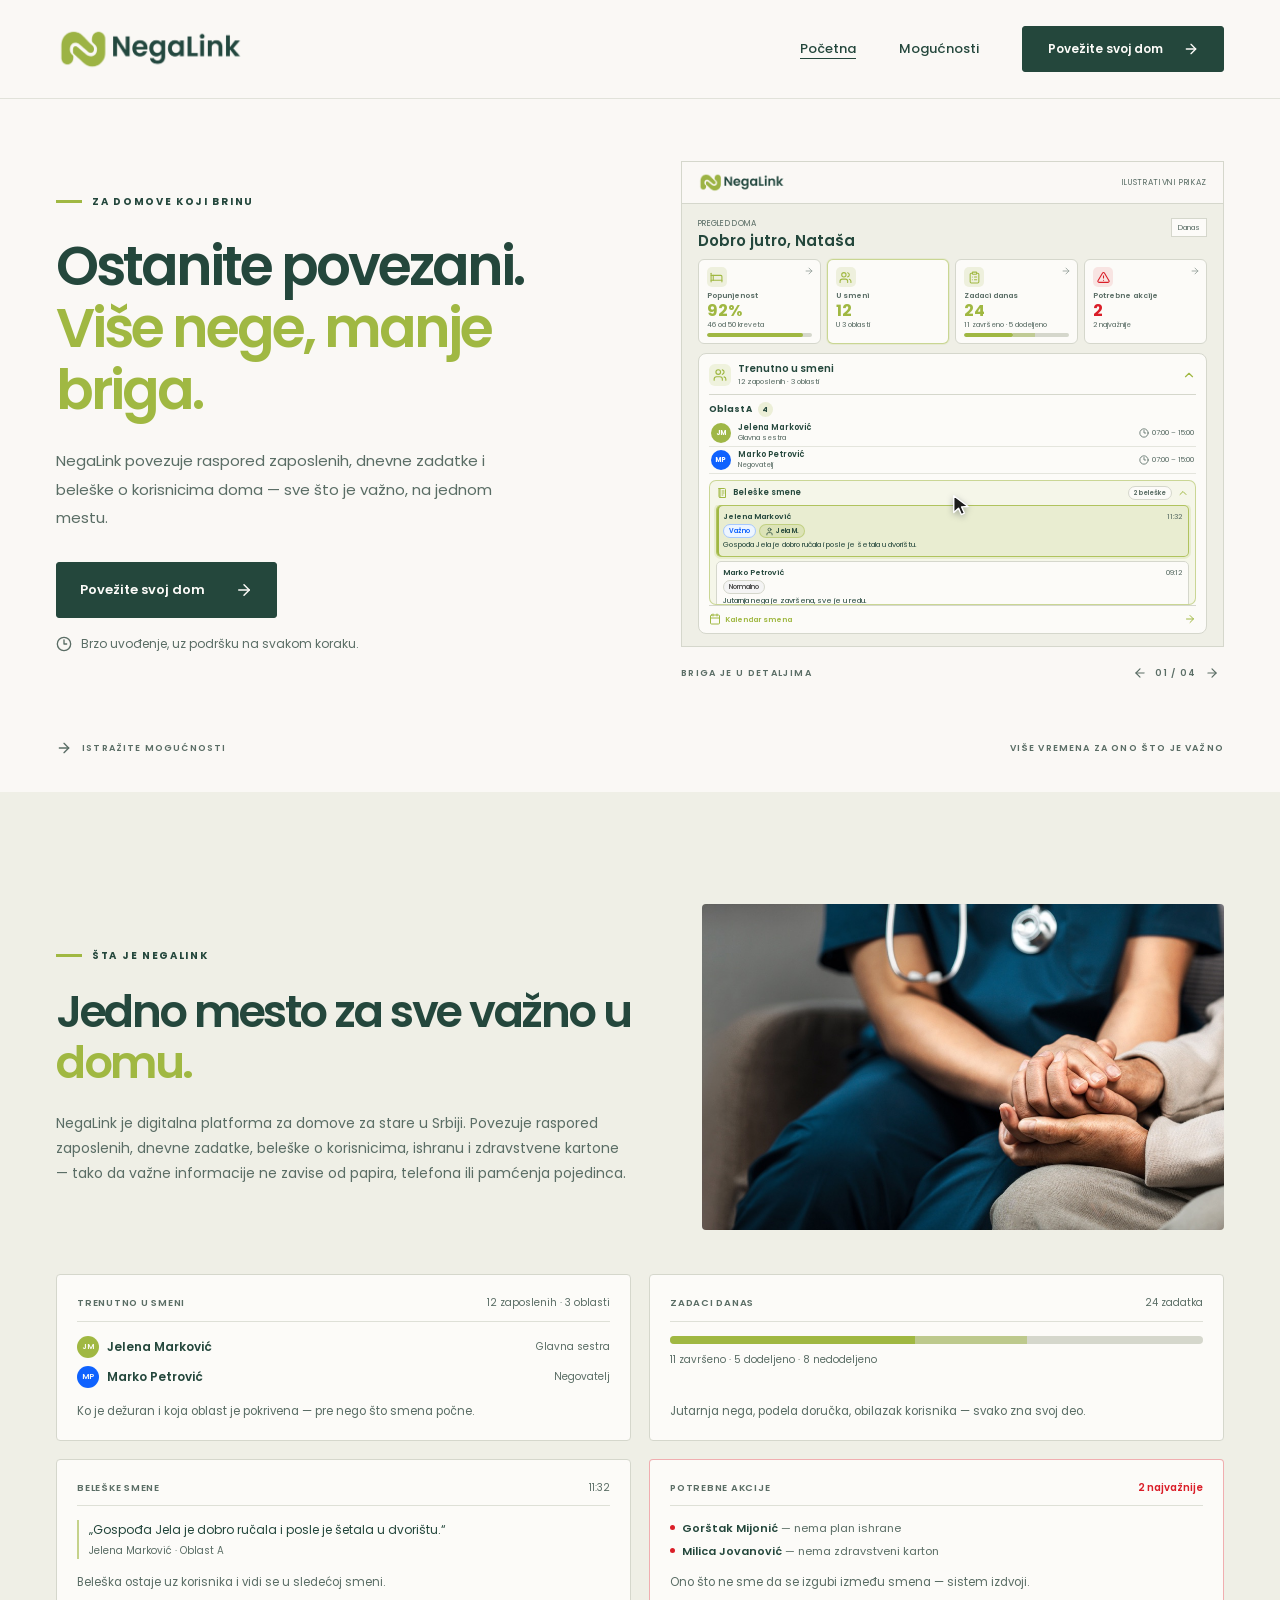
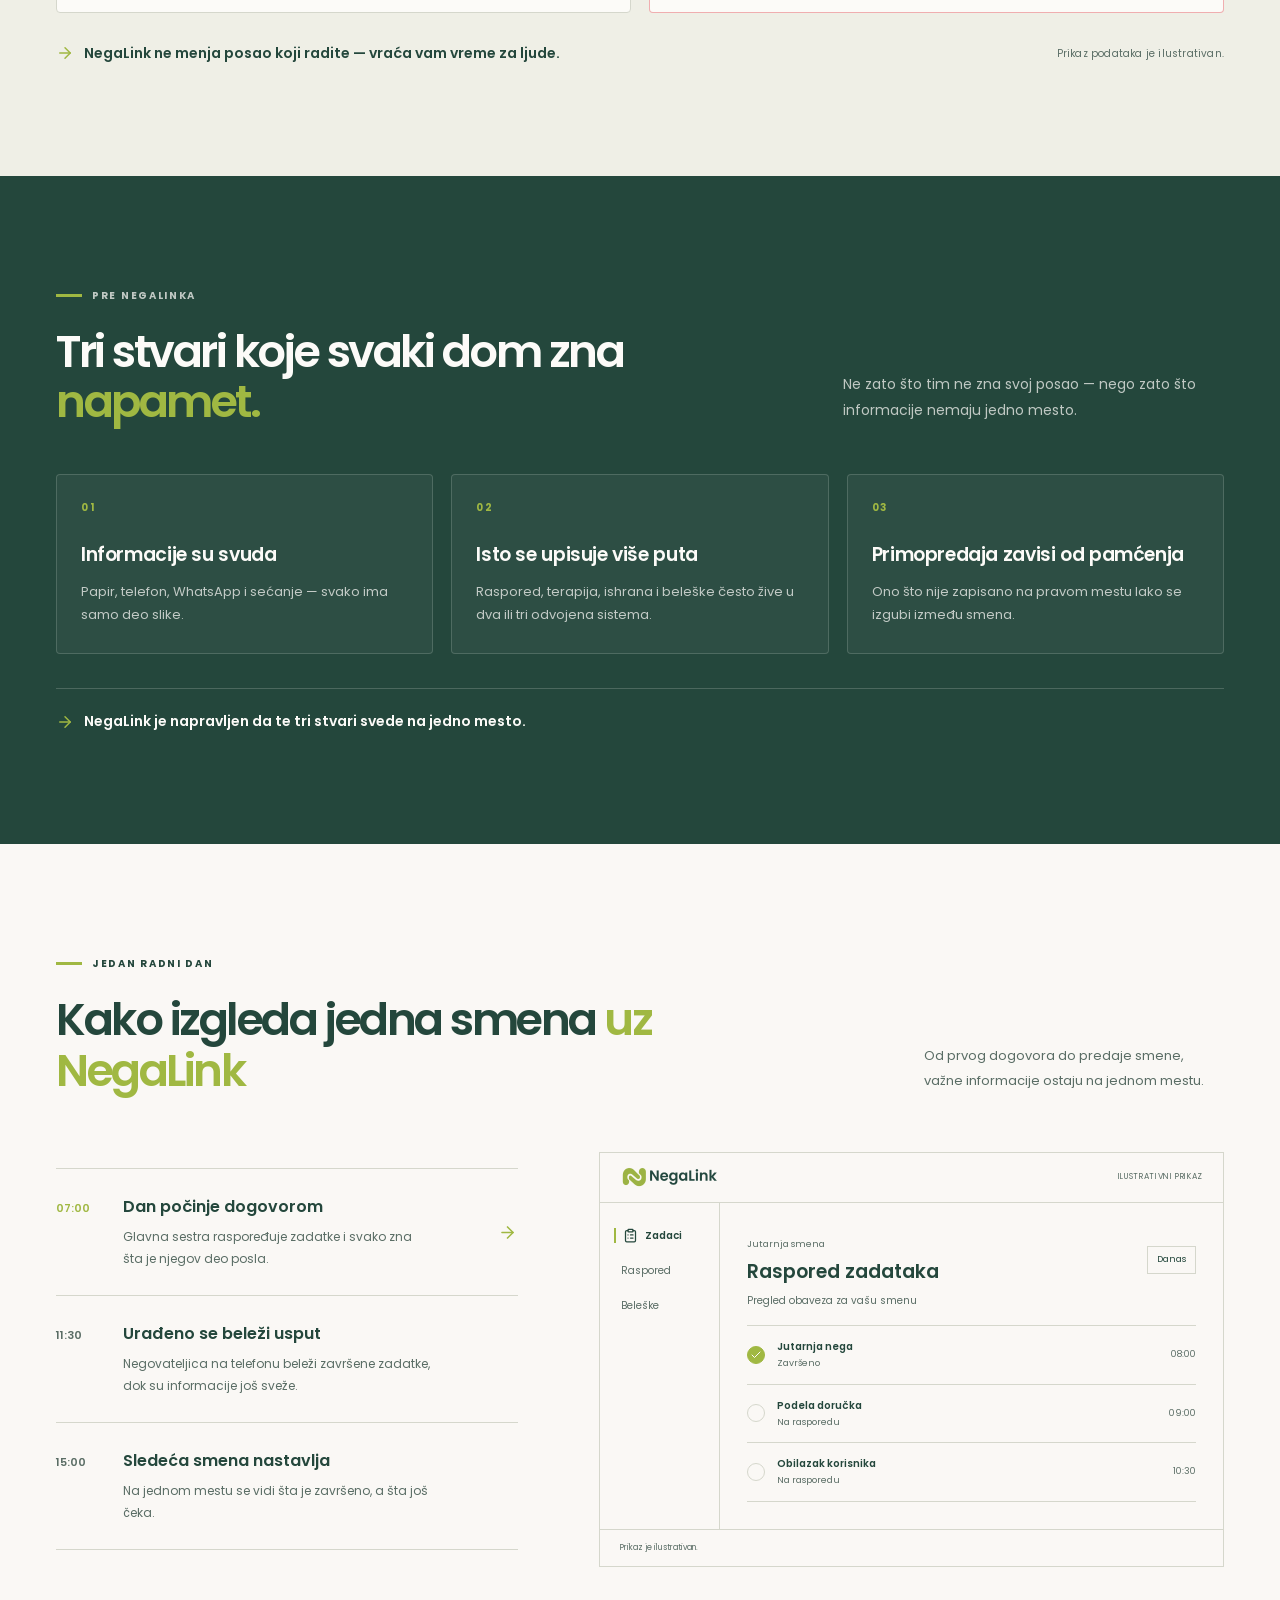
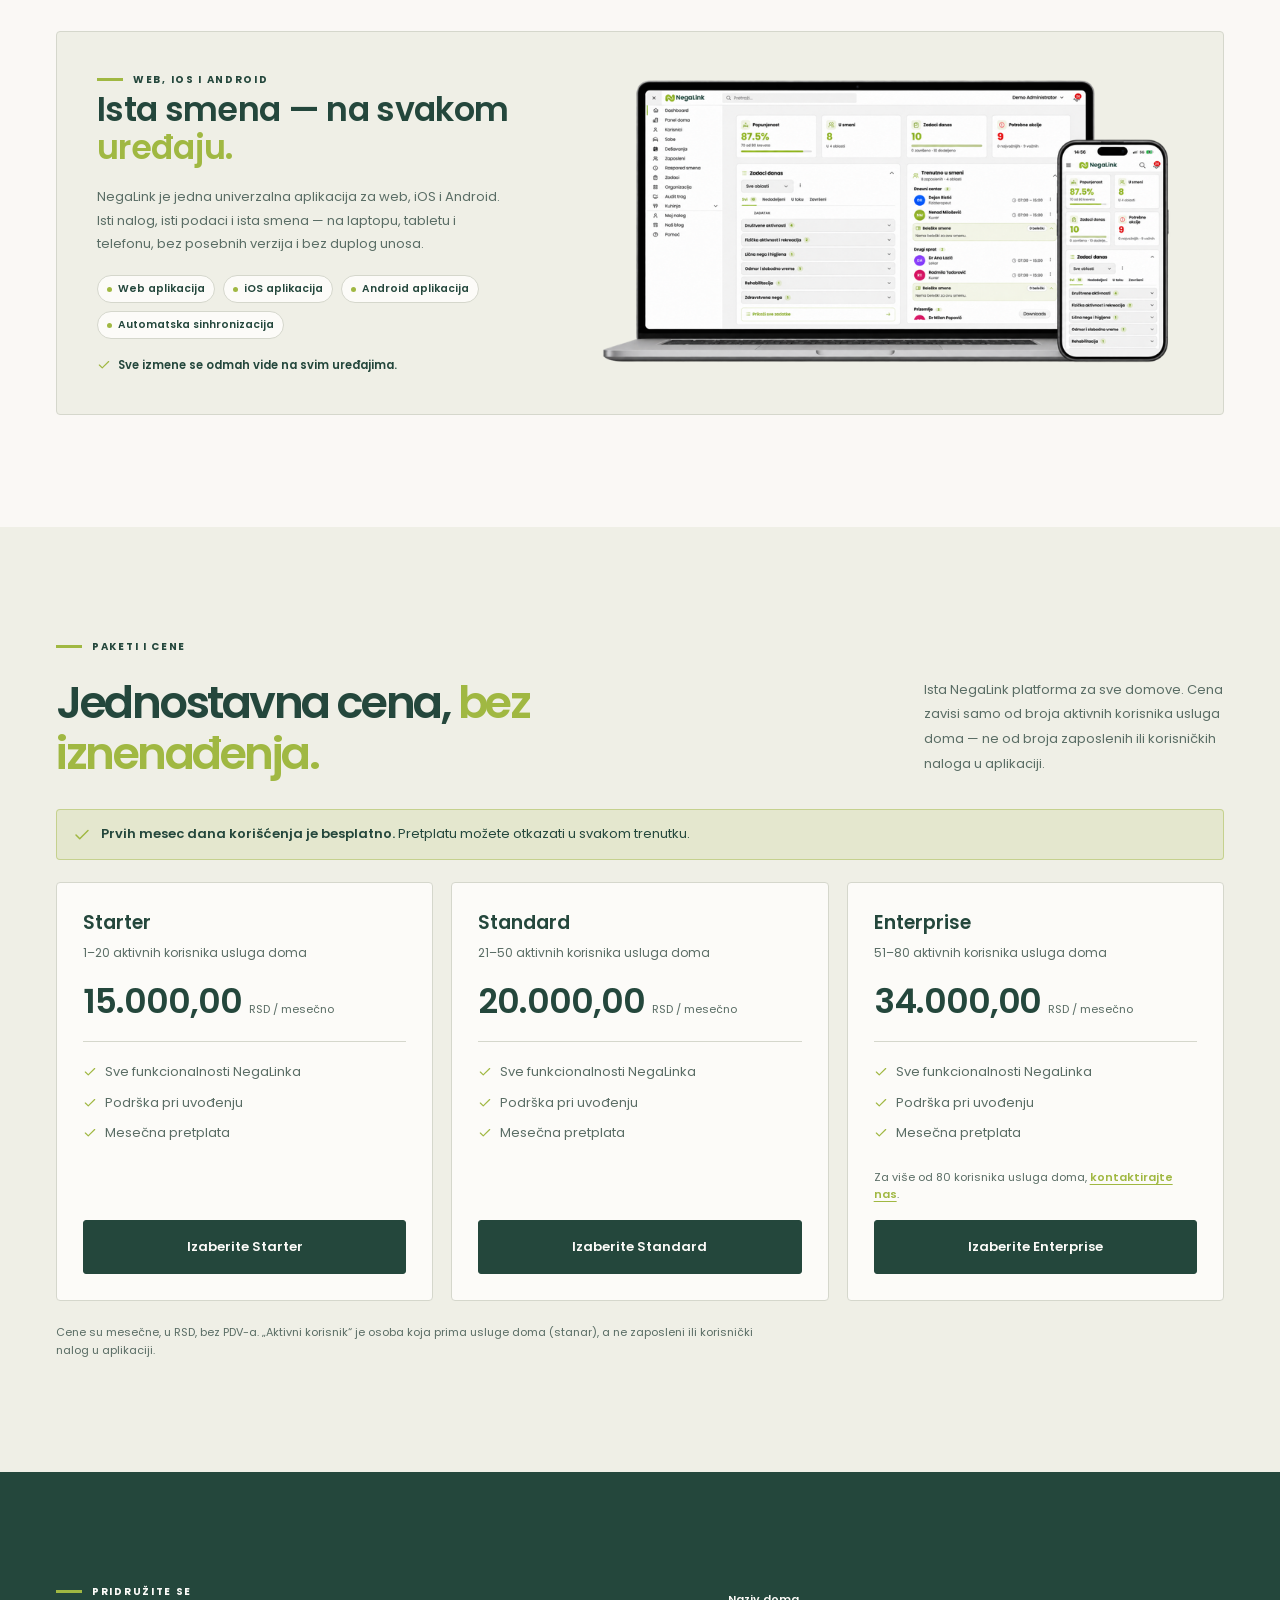
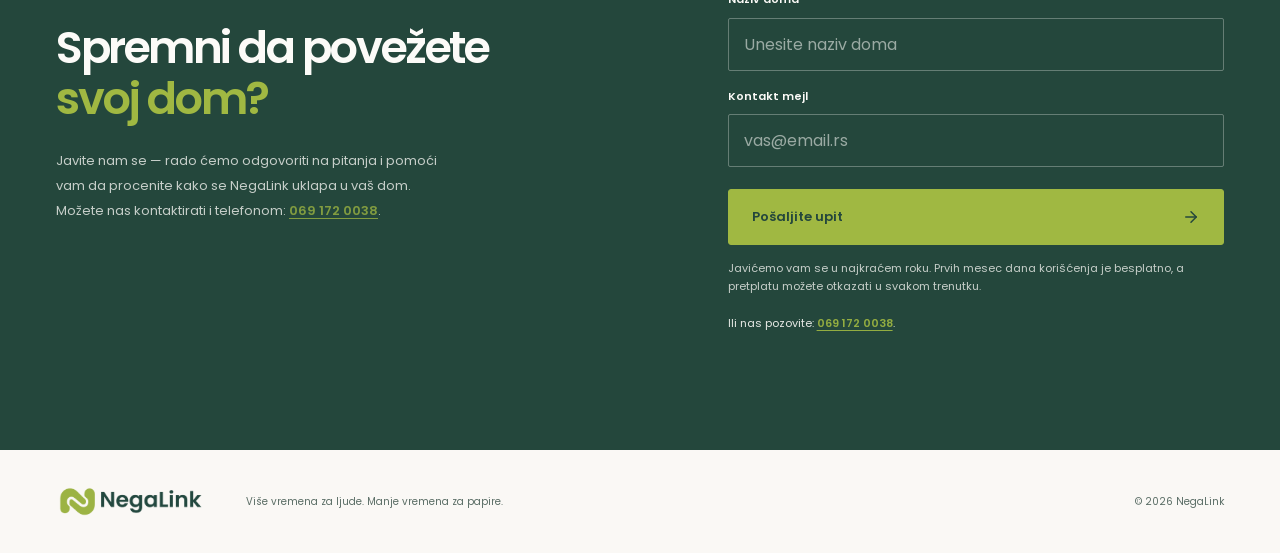
==== index.html @ f6f2f3c0 "Add web, iOS and Android device showcase - Add a device mockup panel below the shift demo with the u" ====
<!DOCTYPE html>
<html lang="sr-Latn">
  <head>
    <meta charset="utf-8" />
    <meta name="viewport" content="width=device-width, initial-scale=1" />
    <meta name="theme-color" content="#24473c" />
    <meta
      name="description"
      content="NegaLink povezuje raspored zaposlenih, dnevne zadatke i beleške o korisnicima doma na jednom mestu."
    />
    <meta name="robots" content="index, follow" />
    <link rel="canonical" href="https://negalink.rs/" />

    <link rel="icon" href="favicon.ico" />
    <link rel="apple-touch-icon" href="apple-touch-icon.png" />
    <link rel="manifest" href="manifest.json" />

    <meta property="og:type" content="website" />
    <meta property="og:locale" content="sr_RS" />
    <meta property="og:site_name" content="NegaLink" />
    <meta property="og:title" content="NegaLink | Više vremena za ljude" />
    <meta
      property="og:description"
      content="Organizacija rada u domovima za stare, na jednom mestu."
    />
    <meta property="og:url" content="https://negalink.rs/" />
    <meta property="og:image" content="https://negalink.rs/logo512.png" />
    <meta property="og:image:alt" content="NegaLink" />

    <meta name="twitter:card" content="summary" />
    <meta name="twitter:title" content="NegaLink | Više vremena za ljude" />
    <meta
      name="twitter:description"
      content="Organizacija rada u domovima za stare, na jednom mestu."
    />
    <meta name="twitter:image" content="https://negalink.rs/logo512.png" />

    <link rel="preconnect" href="https://fonts.googleapis.com" />
    <link rel="preconnect" href="https://fonts.gstatic.com" crossorigin />
    <link
      href="https://fonts.googleapis.com/css2?family=Poppins:wght@400;500;600;700&display=swap"
      rel="stylesheet"
    />
    <link rel="stylesheet" href="css/styles.css?v=20" />
    <link rel="stylesheet" href="css/pricing.css?v=2" />
    <link rel="stylesheet" href="css/hero-demo.css?v=3" />
    <link rel="stylesheet" href="css/admin-demo.css?v=2" />
    <link rel="stylesheet" href="css/ckiti-demo.css?v=10" />
    <link rel="stylesheet" href="css/mogucnosti.css?v=5" />

    <title>NegaLink | Više vremena za ljude</title>
  </head>
  <body>
    <!-- SVG ikone (sprite) -->
    <svg class="icon-sprite" xmlns="http://www.w3.org/2000/svg" aria-hidden="true" focusable="false">
      <symbol id="icon-arrow-right" viewBox="0 0 24 24">
        <path d="M5 12h14"></path>
        <path d="m12 5 7 7-7 7"></path>
      </symbol>
      <symbol id="icon-arrow-down" viewBox="0 0 24 24">
        <path d="M12 5v14"></path>
        <path d="m19 12-7 7-7-7"></path>
      </symbol>
      <symbol id="icon-check" viewBox="0 0 24 24">
        <path d="M20 6 9 17l-5-5"></path>
      </symbol>
      <symbol id="icon-clock" viewBox="0 0 24 24">
        <path d="M12 6v6h4"></path>
        <circle cx="12" cy="12" r="10"></circle>
      </symbol>
      <symbol id="icon-image" viewBox="0 0 24 24">
        <rect width="18" height="18" x="3" y="3" rx="2" ry="2"></rect>
        <circle cx="9" cy="9" r="2"></circle>
        <path d="m21 15-3.086-3.086a2 2 0 0 0-2.828 0L6 21"></path>
      </symbol>
      <symbol id="icon-clipboard-list" viewBox="0 0 24 24">
        <rect width="8" height="4" x="8" y="2" rx="1" ry="1"></rect>
        <path d="M16 4h2a2 2 0 0 1 2 2v14a2 2 0 0 1-2 2H6a2 2 0 0 1-2-2V6a2 2 0 0 1 2-2h2"></path>
        <path d="M12 11h4"></path>
        <path d="M12 16h4"></path>
        <path d="M8 11h.01"></path>
        <path d="M8 16h.01"></path>
      </symbol>
      <symbol id="icon-notebook" viewBox="0 0 24 24">
        <path d="M6 3h11a2 2 0 0 1 2 2v16H8a2 2 0 0 1-2-2V3Z"></path>
        <path d="M8 3v18"></path>
        <path d="M12 8h4"></path>
        <path d="M12 12h4"></path>
        <path d="M12 16h2"></path>
      </symbol>
      <symbol id="icon-users" viewBox="0 0 24 24">
        <path d="M16 21v-2a4 4 0 0 0-4-4H6a4 4 0 0 0-4 4v2"></path>
        <circle cx="9" cy="7" r="4"></circle>
        <path d="M22 21v-2a4 4 0 0 0-3-3.87"></path>
        <path d="M16 3.13a4 4 0 0 1 0 7.75"></path>
      </symbol>
      <symbol id="icon-warning" viewBox="0 0 24 24">
        <path d="M10.29 3.86 1.82 18a2 2 0 0 0 1.71 3h16.94a2 2 0 0 0 1.71-3L13.71 3.86a2 2 0 0 0-3.42 0Z"></path>
        <path d="M12 9v4"></path>
        <path d="M12 17h.01"></path>
      </symbol>
      <symbol id="icon-bed" viewBox="0 0 24 24">
        <path d="M2 4v16"></path>
        <path d="M2 8h18a2 2 0 0 1 2 2v10"></path>
        <path d="M2 17h20"></path>
        <path d="M6 8v9"></path>
      </symbol>
      <symbol id="icon-chevron-down" viewBox="0 0 24 24">
        <path d="m6 9 6 6 6-6"></path>
      </symbol>
      <symbol id="icon-calendar" viewBox="0 0 24 24">
        <rect width="18" height="18" x="3" y="4" rx="2" ry="2"></rect>
        <path d="M16 2v4"></path>
        <path d="M8 2v4"></path>
        <path d="M3 10h18"></path>
      </symbol>
      <symbol id="icon-chart-line" viewBox="0 0 24 24">
        <path d="M3 3v18h18"></path>
        <path d="m7 15 4-4 3 3 5-6"></path>
      </symbol>
      <symbol id="icon-user" viewBox="0 0 24 24">
        <path d="M19 21v-2a4 4 0 0 0-4-4H9a4 4 0 0 0-4 4v2"></path>
        <circle cx="12" cy="7" r="4"></circle>
      </symbol>
    </svg>

    <a class="skip-link" href="#main">Preskoči na sadržaj</a>

    <div class="site-shell" id="pocetak">
      <header class="site-header">
        <div class="container header-inner">
          <a class="header-brand" href="index.html" aria-label="NegaLink — početna">
            <img
              class="brand-logo logo"
              src="assets/negalink-logo.png"
              alt=""
              width="190"
              height="45"
              decoding="async"
            />
          </a>

          <nav class="header-nav" aria-label="Glavna navigacija">
            <a class="nav-link" href="index.html" aria-current="page">Početna</a>
            <a class="nav-link" href="mogucnosti.html">Mogućnosti</a>
            <a class="button button-small" href="index.html#prijava">
              Povežite svoj dom
              <svg class="icon" width="16" height="16" aria-hidden="true">
                <use href="#icon-arrow-right"></use>
              </svg>
            </a>
            <button
              class="menu-toggle"
              type="button"
              aria-label="Otvori meni"
              aria-expanded="false"
              aria-controls="mobile-nav"
            >
              <span class="menu-toggle__line"></span>
              <span class="menu-toggle__line"></span>
              <span class="menu-toggle__line"></span>
            </button>
          </nav>
        </div>

        <nav class="mobile-menu" id="mobile-nav" aria-label="Mobilna navigacija" hidden>
          <div class="container">
            <a class="mobile-menu__link" href="index.html" aria-current="page">Početna</a>
            <a class="mobile-menu__link" href="mogucnosti.html">Mogućnosti</a>
            <a class="button mobile-menu__cta" href="index.html#prijava">
              Povežite svoj dom
              <svg class="icon" width="16" height="16" aria-hidden="true">
                <use href="#icon-arrow-right"></use>
              </svg>
            </a>
          </div>
        </nav>
      </header>

      <main id="main" tabindex="-1">
        <section class="hero container" aria-labelledby="hero-title">
          <div class="hero-copy">
            <p class="eyebrow">
              <span aria-hidden="true"></span>
              Za domove koji brinu
            </p>

            <h1 id="hero-title">
              Ostanite povezani. <em>Više nege, manje briga.</em>
            </h1>

            <p class="hero-lead">
              NegaLink povezuje raspored zaposlenih, dnevne zadatke i beleške o
              korisnicima doma — sve što je važno, na jednom mestu.
            </p>

            <a class="button hero-button" href="#prijava">
              Povežite svoj dom
              <svg class="icon" width="18" height="18" aria-hidden="true">
                <use href="#icon-arrow-right"></use>
              </svg>
            </a>

            <p class="hero-note">
              <svg class="icon" width="16" height="16" aria-hidden="true">
                <use href="#icon-clock"></use>
              </svg>
              Brzo uvođenje, uz podršku na svakom koraku.
            </p>
          </div>

          <div class="hero-media">
            <div
              class="hero-carousel"
              role="region"
              aria-roledescription="carousel"
              aria-label="Ckiti — ilustrativni prikazi NegaLinka"
              data-hero-carousel
            >
              <div
                class="hero-slide is-active"
                data-hero-slide="admin"
                data-hero-label="Pregled doma"
              >
                <div
                  class="hero-demo hero-demo--admin"
                  role="group"
                  aria-label="Ilustrativni admin dashboard — pregled doma"
                  data-admin-demo
                >
                  <div class="hero-demo__bar">
                    <img
                      class="brand-logo demo-logo"
                      src="assets/negalink-logo.png"
                      alt=""
                      width="88"
                      height="21"
                      decoding="async"
                    />
                    <span>Ilustrativni prikaz</span>
                  </div>

                  <div class="admin-demo">
                    <div class="admin-demo__head">
                      <div>
                        <span class="admin-demo__eyebrow">Pregled doma</span>
                        <h3 class="admin-demo__title">Dobro jutro, Nataša</h3>
                      </div>
                      <span class="admin-demo__date">Danas</span>
                    </div>

                    <div class="admin-demo__kpis">
                      <button
                        type="button"
                        class="admin-demo__kpi admin-demo__kpi--action"
                        data-ckiti-target="stats"
                        aria-label="Prikaži statistiku doma"
                      >
                        <span class="admin-demo__kpi-icon">
                          <svg class="icon" width="13" height="13" aria-hidden="true">
                            <use href="#icon-bed"></use>
                          </svg>
                        </span>
                        <span class="admin-demo__kpi-label">Popunjenost</span>
                        <strong class="admin-demo__kpi-value">92%</strong>
                        <span class="admin-demo__kpi-sub">46 od 50 kreveta</span>
                        <span class="admin-demo__progress"><span style="width: 92%"></span></span>
                        <svg class="icon admin-demo__kpi-arrow" width="10" height="10" aria-hidden="true">
                          <use href="#icon-arrow-right"></use>
                        </svg>
                      </button>

                      <div class="admin-demo__kpi admin-demo__kpi--accent">
                        <span class="admin-demo__kpi-icon">
                          <svg class="icon" width="13" height="13" aria-hidden="true">
                            <use href="#icon-users"></use>
                          </svg>
                        </span>
                        <span class="admin-demo__kpi-label">U smeni</span>
                        <strong class="admin-demo__kpi-value">12</strong>
                        <span class="admin-demo__kpi-sub">U 3 oblasti</span>
                      </div>

                      <button
                        type="button"
                        class="admin-demo__kpi admin-demo__kpi--action"
                        data-ckiti-target="tasks"
                        aria-label="Prikaži zadatke za danas"
                      >
                        <span class="admin-demo__kpi-icon">
                          <svg class="icon" width="13" height="13" aria-hidden="true">
                            <use href="#icon-clipboard-list"></use>
                          </svg>
                        </span>
                        <span class="admin-demo__kpi-label">Zadaci danas</span>
                        <strong class="admin-demo__kpi-value">24</strong>
                        <span class="admin-demo__kpi-sub">11 završeno · 5 dodeljeno</span>
                        <span class="admin-demo__split">
                          <span class="admin-demo__split-done" style="width: 46%"></span>
                          <span class="admin-demo__split-assigned" style="width: 21%"></span>
                        </span>
                        <svg class="icon admin-demo__kpi-arrow" width="10" height="10" aria-hidden="true">
                          <use href="#icon-arrow-right"></use>
                        </svg>
                      </button>

                      <button
                        type="button"
                        class="admin-demo__kpi admin-demo__kpi--alert admin-demo__kpi--action"
                        data-ckiti-target="actions"
                        aria-label="Prikaži potrebne akcije"
                      >
                        <span class="admin-demo__kpi-icon">
                          <svg class="icon" width="13" height="13" aria-hidden="true">
                            <use href="#icon-warning"></use>
                          </svg>
                        </span>
                        <span class="admin-demo__kpi-label">Potrebne akcije</span>
                        <strong class="admin-demo__kpi-value">2</strong>
                        <span class="admin-demo__kpi-sub">2 najvažnije</span>
                        <svg class="icon admin-demo__kpi-arrow" width="10" height="10" aria-hidden="true">
                          <use href="#icon-arrow-right"></use>
                        </svg>
                      </button>
                    </div>

                    <div class="admin-demo__panel">
                      <div class="admin-demo__panel-head">
                        <span class="admin-demo__panel-icon">
                          <svg class="icon" width="14" height="14" aria-hidden="true">
                            <use href="#icon-users"></use>
                          </svg>
                        </span>
                        <div class="admin-demo__panel-title">
                          <strong>Trenutno u smeni</strong>
                          <small>12 zaposlenih · 3 oblasti</small>
                        </div>
                        <svg
                          class="icon admin-demo__chevron is-expanded"
                          width="14"
                          height="14"
                          aria-hidden="true"
                        >
                          <use href="#icon-chevron-down"></use>
                        </svg>
                      </div>

                      <div class="admin-demo__area">
                        <div class="admin-demo__area-head">
                          <strong>Oblast A</strong>
                          <span class="admin-demo__area-count">4</span>
                        </div>

                        <div class="admin-demo__employee">
                          <span class="admin-demo__avatar admin-demo__avatar--green">JM</span>
                          <span class="admin-demo__employee-text">
                            <strong>Jelena Marković</strong>
                            <small>Glavna sestra</small>
                          </span>
                          <span class="admin-demo__employee-time">
                            <svg class="icon" width="10" height="10" aria-hidden="true">
                              <use href="#icon-clock"></use>
                            </svg>
                            07:00 – 15:00
                          </span>
                        </div>

                        <div class="admin-demo__employee admin-demo__employee--secondary">
                          <span class="admin-demo__avatar admin-demo__avatar--blue">MP</span>
                          <span class="admin-demo__employee-text">
                            <strong>Marko Petrović</strong>
                            <small>Negovatelj</small>
                          </span>
                          <span class="admin-demo__employee-time">
                            <svg class="icon" width="10" height="10" aria-hidden="true">
                              <use href="#icon-clock"></use>
                            </svg>
                            07:00 – 15:00
                          </span>
                        </div>

                        <div class="admin-demo__notes" data-admin-notes>
                          <div class="admin-demo__notes-head" data-admin-notes-toggle>
                            <span class="admin-demo__notes-icon">
                              <svg class="icon" width="12" height="12" aria-hidden="true">
                                <use href="#icon-notebook"></use>
                              </svg>
                            </span>
                            <strong>Beleške smene</strong>
                            <span class="admin-demo__notes-count">2 beleške</span>
                            <svg
                              class="icon admin-demo__chevron"
                              width="12"
                              height="12"
                              aria-hidden="true"
                            >
                              <use href="#icon-chevron-down"></use>
                            </svg>
                          </div>

                          <div class="admin-demo__notes-body">
                            <div class="admin-demo__skeleton" data-admin-skeleton>
                              <span></span>
                              <span></span>
                            </div>
                            <div class="admin-demo__notes-list" data-admin-notes-list>
                              <article class="admin-demo__note" data-admin-note>
                                <div class="admin-demo__note-meta">
                                  <strong>Jelena Marković</strong>
                                  <time datetime="11:32">11:32</time>
                                </div>
                                <div class="admin-demo__note-tags">
                                  <span class="admin-demo__tag admin-demo__tag--blue">Važno</span>
                                  <span class="admin-demo__tag admin-demo__tag--resident">
                                    <svg class="icon" width="9" height="9" aria-hidden="true">
                                      <use href="#icon-user"></use>
                                    </svg>
                                    Jela M.
                                  </span>
                                </div>
                                <p>Gospođa Jela je dobro ručala i posle je šetala u dvorištu.</p>
                              </article>

                              <article class="admin-demo__note admin-demo__note--secondary">
                                <div class="admin-demo__note-meta">
                                  <strong>Marko Petrović</strong>
                                  <time datetime="09:12">09:12</time>
                                </div>
                                <div class="admin-demo__note-tags">
                                  <span class="admin-demo__tag admin-demo__tag--gray">Normalno</span>
                                </div>
                                <p>Jutarnja nega je završena, sve je u redu.</p>
                              </article>
                            </div>
                          </div>
                        </div>
                      </div>

                      <div class="admin-demo__panel-link">
                        <span>
                          <svg class="icon" width="12" height="12" aria-hidden="true">
                            <use href="#icon-calendar"></use>
                          </svg>
                          Kalendar smena
                        </span>
                        <svg class="icon" width="12" height="12" aria-hidden="true">
                          <use href="#icon-arrow-right"></use>
                        </svg>
                      </div>
                    </div>
                  </div>
                </div>
              </div>

              <div
                class="hero-slide"
                data-hero-slide="stats"
                data-hero-label="Statistika doma"
                hidden
              >
                <div
                  class="hero-demo hero-demo--ckiti"
                  role="group"
                  aria-label="Ilustrativni prikaz statistike doma"
                >
                  <div class="hero-demo__bar">
                    <img
                      class="brand-logo demo-logo"
                      src="assets/negalink-logo.png"
                      alt=""
                      width="88"
                      height="21"
                      decoding="async"
                    />
                    <span>Ilustrativni prikaz</span>
                  </div>

                  <div class="ckiti">
                    <div class="ckiti__head">
                      <div>
                        <span class="ckiti__eyebrow">Pregled doma · Statistika</span>
                        <h3 class="ckiti__title">Statistika doma</h3>
                      </div>
                      <button
                        type="button"
                        class="ckiti__back"
                        data-ckiti-target="admin"
                        aria-label="Nazad na pregled doma"
                      >
                        <svg class="icon ckiti__back-icon" width="12" height="12" aria-hidden="true">
                          <use href="#icon-arrow-right"></use>
                        </svg>
                        Pregled doma
                      </button>
                    </div>

                    <div class="ckiti-stats">
                      <div class="ckiti-rstats__hero">
                        <div class="ckiti-rstats__hero-main">
                          <span class="ckiti-rstats__hero-number">92%</span>
                          <div class="ckiti-rstats__hero-text">
                            <span class="ckiti-rstats__hero-title">Popunjenost doma</span>
                            <span class="ckiti-rstats__hero-sub">46 od 50 kreveta zauzeto</span>
                          </div>
                        </div>
                        <svg class="icon ckiti-rstats__hero-chevron" width="14" height="14" aria-hidden="true">
                          <use href="#icon-chevron-down"></use>
                        </svg>
                      </div>

                      <div class="ckiti-rstats__cards">
                        <div class="ckiti-rstats__card" style="--ckiti-delay: 0.05s">
                          <span class="ckiti-rstats__card-value">46</span>
                          <span class="ckiti-rstats__card-label">Ukupno stanara</span>
                        </div>
                        <div class="ckiti-rstats__card" style="--ckiti-delay: 0.1s">
                          <span class="ckiti-rstats__card-value">50</span>
                          <span class="ckiti-rstats__card-label">Ukupno kreveta</span>
                        </div>
                        <div class="ckiti-rstats__card" style="--ckiti-delay: 0.15s">
                          <span class="ckiti-rstats__card-value">46</span>
                          <span class="ckiti-rstats__card-label">Zauzeti kreveti</span>
                        </div>
                        <div class="ckiti-rstats__card" style="--ckiti-delay: 0.2s">
                          <span class="ckiti-rstats__card-value">4</span>
                          <span class="ckiti-rstats__card-label">Slobodni kreveti</span>
                        </div>
                      </div>

                      <div class="ckiti-rstats__charts">
                        <div class="ckiti-rstats__chart">
                          <span class="ckiti-rstats__chart-title">Popunjenost kreveta</span>
                          <div class="ckiti-rstats__donut" role="img" aria-label="Zauzeto je 46, slobodno 4 od 50 kreveta">
                            <svg viewBox="0 0 42 42" class="ckiti-rstats__donut-svg" aria-hidden="true">
                              <circle
                                class="ckiti-rstats__donut-track"
                                cx="21"
                                cy="21"
                                r="15.9155"
                                fill="none"
                                stroke-width="6.3"
                              ></circle>
                              <circle
                                class="ckiti-rstats__donut-occupied"
                                cx="21"
                                cy="21"
                                r="15.9155"
                                fill="none"
                                stroke-width="6.3"
                                pathLength="100"
                                stroke-dasharray="92 8"
                                stroke-dashoffset="0"
                                transform="rotate(-90 21 21)"
                              ></circle>
                              <circle
                                class="ckiti-rstats__donut-free"
                                cx="21"
                                cy="21"
                                r="15.9155"
                                fill="none"
                                stroke-width="6.3"
                                pathLength="100"
                                stroke-dasharray="8 92"
                                stroke-dashoffset="-92"
                                transform="rotate(-90 21 21)"
                              ></circle>
                              <text x="21" y="20.4" text-anchor="middle" class="ckiti-rstats__donut-value">92%</text>
                              <text x="21" y="24.1" text-anchor="middle" class="ckiti-rstats__donut-label">popunjeno</text>
                            </svg>
                            <ul class="ckiti-rstats__legend">
                              <li class="ckiti-rstats__legend-item">
                                <span class="ckiti-rstats__legend-dot ckiti-rstats__legend-dot--occupied"></span>
                                <span class="ckiti-rstats__legend-label">Zauzeti</span>
                                <span class="ckiti-rstats__legend-value">46 <small>(92%)</small></span>
                              </li>
                              <li class="ckiti-rstats__legend-item">
                                <span class="ckiti-rstats__legend-dot ckiti-rstats__legend-dot--free"></span>
                                <span class="ckiti-rstats__legend-label">Slobodni</span>
                                <span class="ckiti-rstats__legend-value">4 <small>(8%)</small></span>
                              </li>
                            </ul>
                          </div>
                        </div>

                        <div class="ckiti-rstats__chart ckiti-rstats__chart--mobility">
                          <span class="ckiti-rstats__chart-title">
                            Pokretljivost stanara <span class="ckiti-rstats__chart-sub">(46)</span>
                          </span>
                          <div
                            class="ckiti-rstats__columns"
                            role="img"
                            aria-label="Pokretni 30, otežano pokretni 10, nepokretni 6"
                          >
                            <div class="ckiti-rstats__column">
                              <span class="ckiti-rstats__column-value">30</span>
                              <div class="ckiti-rstats__column-track">
                                <div
                                  class="ckiti-rstats__column-bar ckiti-rstats__column-bar--green"
                                  style="--ckiti-h: 1; --ckiti-delay: 0s"
                                ></div>
                              </div>
                              <span class="ckiti-rstats__column-label">Pokretni</span>
                            </div>
                            <div class="ckiti-rstats__column">
                              <span class="ckiti-rstats__column-value">10</span>
                              <div class="ckiti-rstats__column-track">
                                <div
                                  class="ckiti-rstats__column-bar ckiti-rstats__column-bar--amber"
                                  style="--ckiti-h: 0.333; --ckiti-delay: 0.08s"
                                ></div>
                              </div>
                              <span class="ckiti-rstats__column-label">Otežano pokretni</span>
                            </div>
                            <div class="ckiti-rstats__column">
                              <span class="ckiti-rstats__column-value">6</span>
                              <div class="ckiti-rstats__column-track">
                                <div
                                  class="ckiti-rstats__column-bar ckiti-rstats__column-bar--red"
                                  style="--ckiti-h: 0.2; --ckiti-delay: 0.16s"
                                ></div>
                              </div>
                              <span class="ckiti-rstats__column-label">Nepokretni</span>
                            </div>
                          </div>
                        </div>
                      </div>

                      <div class="ckiti-rstats__more">
                        <span class="ckiti-rstats__more-label">
                          <svg class="icon" width="12" height="12" aria-hidden="true">
                            <use href="#icon-chart-line"></use>
                          </svg>
                          Statistika doma
                        </span>
                        <svg class="icon" width="12" height="12" aria-hidden="true">
                          <use href="#icon-arrow-right"></use>
                        </svg>
                      </div>
                    </div>
                  </div>
                </div>
              </div>

              <div
                class="hero-slide"
                data-hero-slide="tasks"
                data-hero-label="Zadaci danas"
                hidden
              >
                <div
                  class="hero-demo hero-demo--ckiti"
                  role="group"
                  aria-label="Ilustrativni prikaz zadataka za danas"
                >
                  <div class="hero-demo__bar">
                    <img
                      class="brand-logo demo-logo"
                      src="assets/negalink-logo.png"
                      alt=""
                      width="88"
                      height="21"
                      decoding="async"
                    />
                    <span>Ilustrativni prikaz</span>
                  </div>

                  <div class="ckiti">
                    <div class="ckiti__head">
                      <div>
                        <span class="ckiti__eyebrow">Pregled doma · Zadaci</span>
                        <h3 class="ckiti__title">Zadaci danas</h3>
                      </div>
                      <button
                        type="button"
                        class="ckiti__back"
                        data-ckiti-target="admin"
                        aria-label="Nazad na pregled doma"
                      >
                        <svg class="icon ckiti__back-icon" width="12" height="12" aria-hidden="true">
                          <use href="#icon-arrow-right"></use>
                        </svg>
                        Pregled doma
                      </button>
                    </div>

                    <div class="ckiti-tasks">
                      <div class="ckiti-tasks__summary">
                        <strong>24 zadatka</strong>
                        <span>11 završeno · 5 dodeljeno · 8 nedodeljeno</span>
                      </div>

                      <div
                        class="ckiti-tasks__bar"
                        role="img"
                        aria-label="11 završeno, 5 dodeljeno i 8 nedodeljeno od 24 zadatka"
                      >
                        <span
                          class="ckiti-tasks__seg ckiti-tasks__seg--done"
                          style="--ckiti-value: 46%; --ckiti-delay: 0s"
                        ></span>
                        <span
                          class="ckiti-tasks__seg ckiti-tasks__seg--assigned"
                          style="--ckiti-value: 21%; --ckiti-delay: 0.1s"
                        ></span>
                        <span
                          class="ckiti-tasks__seg ckiti-tasks__seg--unassigned"
                          style="--ckiti-value: 33%; --ckiti-delay: 0.2s"
                        ></span>
                      </div>

                      <div class="ckiti-tasks__legend">
                        <span><i class="ckiti-dot ckiti-dot--done"></i> Završeno 11</span>
                        <span><i class="ckiti-dot ckiti-dot--assigned"></i> Dodeljeno 5</span>
                        <span><i class="ckiti-dot ckiti-dot--unassigned"></i> Nedodeljeno 8</span>
                      </div>

                      <div class="ckiti-tasks__areas">
                        <div class="ckiti-task-area">
                          <span class="ckiti-task-area__name">Oblast A</span>
                          <span class="ckiti-task-area__track">
                            <span
                              class="ckiti-task-area__fill"
                              style="--ckiti-value: 60%; --ckiti-delay: 0.05s"
                            ></span>
                          </span>
                          <span class="ckiti-task-area__value">6 / 10</span>
                        </div>
                        <div class="ckiti-task-area">
                          <span class="ckiti-task-area__name">Oblast B</span>
                          <span class="ckiti-task-area__track">
                            <span
                              class="ckiti-task-area__fill"
                              style="--ckiti-value: 38%; --ckiti-delay: 0.15s"
                            ></span>
                          </span>
                          <span class="ckiti-task-area__value">3 / 8</span>
                        </div>
                        <div class="ckiti-task-area">
                          <span class="ckiti-task-area__name">Oblast C</span>
                          <span class="ckiti-task-area__track">
                            <span
                              class="ckiti-task-area__fill"
                              style="--ckiti-value: 33%; --ckiti-delay: 0.25s"
                            ></span>
                          </span>
                          <span class="ckiti-task-area__value">2 / 6</span>
                        </div>
                      </div>

                      <ul class="ckiti-tasks__list">
                        <li class="ckiti-task" style="--ckiti-delay: 0.05s">
                          <span class="ckiti-task__check ckiti-task__check--done">
                            <svg class="icon" width="9" height="9" aria-hidden="true">
                              <use href="#icon-check"></use>
                            </svg>
                          </span>
                          <span class="ckiti-task__text">
                            <strong>Jutarnja nega</strong>
                            <small>Oblast A · 08:00</small>
                          </span>
                          <span class="ckiti-task__status ckiti-task__status--done">Završeno</span>
                        </li>
                        <li class="ckiti-task" style="--ckiti-delay: 0.15s">
                          <span class="ckiti-task__check ckiti-task__check--progress"></span>
                          <span class="ckiti-task__text">
                            <strong>Podela doručka</strong>
                            <small>Oblast B · 09:00</small>
                          </span>
                          <span class="ckiti-task__status ckiti-task__status--progress">U toku</span>
                        </li>
                        <li class="ckiti-task" style="--ckiti-delay: 0.25s">
                          <span class="ckiti-task__check ckiti-task__check--scheduled"></span>
                          <span class="ckiti-task__text">
                            <strong>Obilazak korisnika</strong>
                            <small>Oblast A · 10:30</small>
                          </span>
                          <span class="ckiti-task__status ckiti-task__status--scheduled">Na rasporedu</span>
                        </li>
                        <li class="ckiti-task" style="--ckiti-delay: 0.35s">
                          <span class="ckiti-task__check ckiti-task__check--assigned"></span>
                          <span class="ckiti-task__text">
                            <strong>Unos beleške</strong>
                            <small>Oblast C · 11:30</small>
                          </span>
                          <span class="ckiti-task__status ckiti-task__status--assigned">Dodeljeno</span>
                        </li>
                      </ul>
                    </div>
                  </div>
                </div>
              </div>

              <div
                class="hero-slide"
                data-hero-slide="actions"
                data-hero-label="Potrebne akcije"
                hidden
              >
                <div
                  class="hero-demo hero-demo--ckiti"
                  role="group"
                  aria-label="Ilustrativni prikaz potrebnih akcija"
                >
                  <div class="hero-demo__bar">
                    <img
                      class="brand-logo demo-logo"
                      src="assets/negalink-logo.png"
                      alt=""
                      width="88"
                      height="21"
                      decoding="async"
                    />
                    <span>Ilustrativni prikaz</span>
                  </div>

                  <div class="ckiti">
                    <div class="ckiti__head">
                      <div>
                        <span class="ckiti__eyebrow">Pregled doma · Akcije</span>
                        <h3 class="ckiti__title">Potrebne akcije</h3>
                      </div>
                      <button
                        type="button"
                        class="ckiti__back"
                        data-ckiti-target="admin"
                        aria-label="Nazad na pregled doma"
                      >
                        <svg class="icon ckiti__back-icon" width="12" height="12" aria-hidden="true">
                          <use href="#icon-arrow-right"></use>
                        </svg>
                        Pregled doma
                      </button>
                    </div>

                    <div class="ckiti-actions">
                      <div class="ckiti-actions__summary">
                        <strong>2 akcije</strong>
                        <span>2 najvažnije</span>
                      </div>

                      <div class="ckiti-action ckiti-action--critical" style="--ckiti-delay: 0.05s">
                        <span class="ckiti-action__icon">
                          <svg class="icon" width="15" height="15" aria-hidden="true">
                            <use href="#icon-warning"></use>
                          </svg>
                        </span>
                        <div class="ckiti-action__body">
                          <div class="ckiti-action__top">
                            <strong>Dodeliti plan ishrane</strong>
                            <span class="ckiti-action__tag ckiti-action__tag--critical">Najvažnija</span>
                          </div>
                          <span class="ckiti-action__meta">
                            <svg class="icon" width="9" height="9" aria-hidden="true">
                              <use href="#icon-user"></use>
                            </svg>
                            Gorštak Mijonić
                          </span>
                          <span class="ckiti-action__reason">
                            Korisnik nema dodeljenu ishranu
                          </span>
                        </div>
                        <span class="ckiti-action__link">
                          Dodeli ishranu
                          <svg class="icon" width="10" height="10" aria-hidden="true">
                            <use href="#icon-arrow-right"></use>
                          </svg>
                        </span>
                      </div>

                      <div class="ckiti-action ckiti-action--critical" style="--ckiti-delay: 0.15s">
                        <span class="ckiti-action__icon">
                          <svg class="icon" width="15" height="15" aria-hidden="true">
                            <use href="#icon-notebook"></use>
                          </svg>
                        </span>
                        <div class="ckiti-action__body">
                          <div class="ckiti-action__top">
                            <strong>Kreirati zdravstveni karton</strong>
                            <span class="ckiti-action__tag ckiti-action__tag--critical">Najvažnija</span>
                          </div>
                          <span class="ckiti-action__meta">
                            <svg class="icon" width="9" height="9" aria-hidden="true">
                              <use href="#icon-user"></use>
                            </svg>
                            Milica Jovanović
                          </span>
                          <span class="ckiti-action__reason">
                            Korisnik nema napravljen zdravstveni karton
                          </span>
                        </div>
                        <span class="ckiti-action__link">
                          Kreiraj karton
                          <svg class="icon" width="10" height="10" aria-hidden="true">
                            <use href="#icon-arrow-right"></use>
                          </svg>
                        </span>
                      </div>
                    </div>
                  </div>
                </div>
              </div>

              <!-- Rezervni prikaz van Ckiti carousel-a: dodavanje beleške. -->
              <div class="hero-slide" hidden>
                <div
                  class="hero-demo"
                  role="img"
                  aria-label="Ilustrativni prikaz dodavanja beleške smene u aplikaciji NegaLink"
                  data-hero-demo
                >
              <div class="hero-demo__bar">
                <img
                  class="brand-logo demo-logo"
                  src="assets/negalink-logo.png"
                  alt=""
                  width="88"
                  height="21"
                  decoding="async"
                />
                <span>Ilustrativni prikaz</span>
              </div>

              <div class="hero-demo__body">
                <div class="hero-demo__side">
                  <span class="hero-demo__side-item">Zadaci</span>
                  <span class="hero-demo__side-item">Raspored</span>
                  <span class="hero-demo__side-item is-active">
                    <svg class="icon" width="14" height="14" aria-hidden="true">
                      <use href="#icon-notebook"></use>
                    </svg>
                    Beleške
                  </span>
                </div>

                <div class="hero-demo__main">
                  <div class="hero-demo__head">
                    <div>
                      <span class="hero-demo__eyebrow">Jutarnja smena · Oblast A</span>
                      <h3 class="hero-demo__title">
                        Beleške smene
                        <span class="hero-demo__count" data-note-count>1</span>
                      </h3>
                    </div>
                    <span class="hero-demo__clock">11:32</span>
                  </div>

                  <ul class="hero-demo__notes">
                    <li class="hero-demo__note hero-demo__note--new" data-new-note>
                      <span class="hero-demo__note-meta">
                        <strong>Jelena M.</strong>
                        <time datetime="11:32">11:32</time>
                      </span>
                      <span class="hero-demo__note-text" data-note-text>
                        Gospođa Jela je dobro ručala i posle je šetala u dvorištu.
                      </span>
                      <span class="hero-demo__tag">Normalno</span>
                    </li>
                    <li class="hero-demo__note hero-demo__note--existing">
                      <span class="hero-demo__note-meta">
                        <strong>Marko P.</strong>
                        <time datetime="09:12">09:12</time>
                      </span>
                      <span class="hero-demo__note-text">
                        Jutarnja nega je završena, sve je u redu.
                      </span>
                    </li>
                  </ul>

                  <div class="hero-demo__composer">
                    <div class="hero-demo__field">
                      <span class="hero-demo__placeholder">
                        Dodajte belešku za sledeću smenu…
                      </span>
                      <span class="hero-demo__typed" data-typed-text></span>
                      <span class="hero-demo__caret" aria-hidden="true"></span>
                    </div>
                    <div class="hero-demo__composer-row">
                      <span class="hero-demo__severity">Normalno</span>
                      <span class="hero-demo__send" data-send-button>
                        <span class="hero-demo__send-label">Dodaj belešku</span>
                        <span class="hero-demo__send-done">
                          <svg class="icon" width="10" height="10" aria-hidden="true">
                            <use href="#icon-check"></use>
                          </svg>
                          Dodato
                        </span>
                        <svg
                          class="icon hero-demo__send-arrow"
                          width="12"
                          height="12"
                          aria-hidden="true"
                        >
                          <use href="#icon-arrow-right"></use>
                        </svg>
                      </span>
                    </div>
                  </div>
                </div>
              </div>
            </div>
              </div>

              <div class="hero-caption">
                <span>Briga je u detaljima</span>
                <span class="hero-pager">
                  <button
                    type="button"
                    class="hero-pager__btn hero-pager__btn--prev"
                    data-hero-prev
                    aria-label="Prethodni prikaz"
                  >
                    <svg class="icon" width="14" height="14" aria-hidden="true">
                      <use href="#icon-arrow-right"></use>
                    </svg>
                  </button>
                  <span class="hero-pager__count" data-hero-counter>01 / 04</span>
                  <button
                    type="button"
                    class="hero-pager__btn"
                    data-hero-next
                    aria-label="Sledeći prikaz"
                  >
                    <svg class="icon" width="14" height="14" aria-hidden="true">
                      <use href="#icon-arrow-right"></use>
                    </svg>
                  </button>
                </span>
              </div>
              <div class="ckiti-cursor" data-ckiti-cursor aria-hidden="true">
                <svg
                  class="ckiti-cursor__arrow"
                  width="22"
                  height="22"
                  viewBox="0 0 22 22"
                  fill="none"
                  focusable="false"
                  aria-hidden="true"
                >
                  <path
                    d="M0.75 0.75 L0.75 17.6 L5.5 13.15 L8.35 19.55 L11.45 18.2 L8.6 11.9 L15.1 11.45 Z"
                    fill="#1c1c1c"
                    stroke="#ffffff"
                    stroke-width="1.4"
                    stroke-linejoin="round"
                  />
                </svg>
                <span class="ckiti-cursor__ring"></span>
              </div>
              <span class="visually-hidden" data-hero-live aria-live="polite"></span>
            </div>
          </div>
        </section>

        <div class="hero-bottom container">
          <a href="mogucnosti.html">
            <svg class="icon" width="16" height="16" aria-hidden="true">
              <use href="#icon-arrow-right"></use>
            </svg>
            Istražite mogućnosti
          </a>
          <span>Više vremena za ono što je važno</span>
        </div>

        <section id="sta-je-negalink" class="about section-pad" aria-labelledby="about-title">
          <div class="container">
            <div class="about__head">
              <div class="about__intro">
                <p class="eyebrow">
                  <span aria-hidden="true"></span>
                  Šta je NegaLink
                </p>
                <h2 class="section-title" id="about-title">
                  Jedno mesto za sve važno u <em>domu.</em>
                </h2>
                <p class="about__lead">
                  NegaLink je digitalna platforma za domove za stare u Srbiji.
                  Povezuje raspored zaposlenih, dnevne zadatke, beleške o
                  korisnicima, ishranu i zdravstvene kartone — tako da važne
                  informacije ne zavise od papira, telefona ili pamćenja
                  pojedinca.
                </p>
              </div>
              <figure class="about__media">
                <img
                  src="assets/nega-poverenje.jpg"
                  alt="Negovateljica drži ruke starije korisnice — nega i poverenje"
                  width="1600"
                  height="640"
                  loading="lazy"
                  decoding="async"
                />
              </figure>
            </div>

            <div class="about__grid">
              <article class="about-card">
                <div class="about-card__head">
                  <span class="about-card__label">Trenutno u smeni</span>
                  <span class="about-card__meta">12 zaposlenih · 3 oblasti</span>
                </div>
                <ul class="about-shift">
                  <li class="about-shift__row">
                    <span class="about-avatar about-avatar--green">JM</span>
                    <span class="about-shift__name">Jelena Marković</span>
                    <span class="about-shift__role">Glavna sestra</span>
                  </li>
                  <li class="about-shift__row">
                    <span class="about-avatar about-avatar--blue">MP</span>
                    <span class="about-shift__name">Marko Petrović</span>
                    <span class="about-shift__role">Negovatelj</span>
                  </li>
                </ul>
                <p class="about-card__note">
                  Ko je dežuran i koja oblast je pokrivena — pre nego što smena
                  počne.
                </p>
              </article>

              <article class="about-card">
                <div class="about-card__head">
                  <span class="about-card__label">Zadaci danas</span>
                  <span class="about-card__meta">24 zadatka</span>
                </div>
                <div class="about-tasks">
                  <span class="about-tasks__bar" aria-hidden="true">
                    <span class="about-tasks__done" style="width: 46%"></span>
                    <span class="about-tasks__assigned" style="width: 21%"></span>
                  </span>
                  <span class="about-tasks__legend">
                    11 završeno · 5 dodeljeno · 8 nedodeljeno
                  </span>
                </div>
                <p class="about-card__note">
                  Jutarnja nega, podela doručka, obilazak korisnika — svako zna
                  svoj deo.
                </p>
              </article>

              <article class="about-card">
                <div class="about-card__head">
                  <span class="about-card__label">Beleške smene</span>
                  <span class="about-card__meta">11:32</span>
                </div>
                <blockquote class="about-note">
                  „Gospođa Jela je dobro ručala i posle je šetala u dvorištu.“
                  <cite>Jelena Marković · Oblast A</cite>
                </blockquote>
                <p class="about-card__note">
                  Beleška ostaje uz korisnika i vidi se u sledećoj smeni.
                </p>
              </article>

              <article class="about-card about-card--alert">
                <div class="about-card__head">
                  <span class="about-card__label">Potrebne akcije</span>
                  <span class="about-card__meta about-card__meta--alert">
                    2 najvažnije
                  </span>
                </div>
                <ul class="about-actions">
                  <li>
                    <strong>Gorštak Mijonić</strong> — nema plan ishrane
                  </li>
                  <li>
                    <strong>Milica Jovanović</strong> — nema zdravstveni karton
                  </li>
                </ul>
                <p class="about-card__note">
                  Ono što ne sme da se izgubi između smena — sistem izdvoji.
                </p>
              </article>
            </div>

            <div class="about__foot">
              <p class="about__closing">
                <svg class="icon" width="18" height="18" aria-hidden="true">
                  <use href="#icon-arrow-right"></use>
                </svg>
                <span>
                  NegaLink ne menja posao koji radite — vraća vam vreme za ljude.
                </span>
              </p>
              <span class="about__disclaimer">Prikaz podataka je ilustrativan.</span>
            </div>
          </div>
        </section>

        <section id="pre-negalinka" class="friction section-pad" aria-labelledby="friction-title">
          <div class="container">
            <div class="friction__head">
              <div>
                <p class="eyebrow">
                  <span aria-hidden="true"></span>
                  Pre NegaLinka
                </p>
                <h2 class="section-title" id="friction-title">
                  Tri stvari koje svaki dom zna <em>napamet.</em>
                </h2>
              </div>
              <p class="friction__lead">
                Ne zato što tim ne zna svoj posao — nego zato što informacije
                nemaju jedno mesto.
              </p>
            </div>

            <div class="friction__grid">
              <article class="friction-card">
                <span class="friction-card__number" aria-hidden="true">01</span>
                <h3>Informacije su svuda</h3>
                <p>
                  Papir, telefon, WhatsApp i sećanje — svako ima samo deo slike.
                </p>
              </article>

              <article class="friction-card">
                <span class="friction-card__number" aria-hidden="true">02</span>
                <h3>Isto se upisuje više puta</h3>
                <p>
                  Raspored, terapija, ishrana i beleške često žive u dva ili tri
                  odvojena sistema.
                </p>
              </article>

              <article class="friction-card">
                <span class="friction-card__number" aria-hidden="true">03</span>
                <h3>Primopredaja zavisi od pamćenja</h3>
                <p>
                  Ono što nije zapisano na pravom mestu lako se izgubi između
                  smena.
                </p>
              </article>
            </div>

            <p class="friction__closing">
              <svg class="icon" width="18" height="18" aria-hidden="true">
                <use href="#icon-arrow-right"></use>
              </svg>
              <span>
                NegaLink je napravljen da te tri stvari svede na jedno mesto.
              </span>
            </p>
          </div>
        </section>

        <section
          id="kako-funkcionise"
          class="shift section-pad"
          aria-labelledby="shift-title"
        >
          <div class="container">
            <div class="section-intro">
              <div>
                <p class="eyebrow">
                  <span aria-hidden="true"></span>
                  Jedan radni dan
                </p>
                <h2 class="section-title" id="shift-title">
                  Kako izgleda jedna smena <em>uz NegaLink</em>
                </h2>
              </div>
              <p>
                Od prvog dogovora do predaje smene, važne informacije ostaju na
                jednom mestu.
              </p>
            </div>

            <div class="shift-layout">
              <div class="moments">
                <div class="moment-wrap">
                  <button
                    type="button"
                    class="moment is-active"
                    data-demo="dogovor"
                    aria-pressed="true"
                  >
                    <span class="moment-time">07:00</span>
                    <span class="moment-copy">
                      <strong>Dan počinje dogovorom</strong>
                      <span>
                        Glavna sestra raspoređuje zadatke i svako zna šta je
                        njegov deo posla.
                      </span>
                    </span>
                    <svg class="icon moment-arrow" width="19" height="19" aria-hidden="true">
                      <use href="#icon-arrow-right"></use>
                    </svg>
                  </button>

                  <div class="mobile-demo">
                    <div
                      class="demo-screen"
                      role="group"
                      aria-label="Ilustrativni prikaz: Raspored zadataka"
                    >
                      <div class="demo-bar">
                        <img
                          class="brand-logo demo-logo"
                          src="assets/negalink-logo.png"
                          alt=""
                          width="100"
                          height="24"
                          decoding="async"
                        />
                        <span>Ilustrativni prikaz</span>
                      </div>

                      <div class="demo-content">
                        <div class="demo-side">
                          <span class="demo-side-active">
                            <svg class="icon" width="15" height="15" aria-hidden="true">
                              <use href="#icon-clipboard-list"></use>
                            </svg>
                            Zadaci
                          </span>
                          <span>Raspored</span>
                          <span>Beleške</span>
                        </div>

                        <div class="demo-main">
                          <div class="demo-top">
                            <div>
                              <span class="demo-eyebrow">Jutarnja smena</span>
                              <h3>Raspored zadataka</h3>
                            </div>
                            <span class="demo-date">Danas</span>
                          </div>

                          <p class="demo-subtitle">
                            Pregled obaveza za vašu smenu
                          </p>

                          <div class="demo-list">
                            <div class="demo-task">
                              <span class="demo-check checked">
                                <svg class="icon" width="12" height="12" aria-hidden="true">
                                  <use href="#icon-check"></use>
                                </svg>
                              </span>
                              <span>
                                <strong>Jutarnja nega</strong>
                                <small>Završeno</small>
                              </span>
                              <span class="task-time">08:00</span>
                            </div>

                            <div class="demo-task">
                              <span class="demo-check"></span>
                              <span>
                                <strong>Podela doručka</strong>
                                <small>Na rasporedu</small>
                              </span>
                              <span class="task-time">09:00</span>
                            </div>

                            <div class="demo-task">
                              <span class="demo-check"></span>
                              <span>
                                <strong>Obilazak korisnika</strong>
                                <small>Na rasporedu</small>
                              </span>
                              <span class="task-time">10:30</span>
                            </div>
                          </div>
                        </div>
                      </div>

                      <div class="demo-disclaimer">
                        Prikaz je ilustrativan.
                      </div>
                    </div>
                  </div>
                </div>
                <div class="moment-wrap">
                  <button
                    type="button"
                    class="moment"
                    data-demo="belezenje"
                    aria-pressed="false"
                  >
                    <span class="moment-time">11:30</span>
                    <span class="moment-copy">
                      <strong>Urađeno se beleži usput</strong>
                      <span>
                        Negovateljica na telefonu beleži završene zadatke, dok su
                        informacije još sveže.
                      </span>
                    </span>
                    <svg class="icon moment-arrow" width="19" height="19" aria-hidden="true">
                      <use href="#icon-arrow-right"></use>
                    </svg>
                  </button>

                  <div class="mobile-demo">
                    <div
                      class="demo-screen"
                      role="group"
                      aria-label="Ilustrativni prikaz: Moji zadaci"
                    >
                      <div class="demo-bar">
                        <img
                          class="brand-logo demo-logo"
                          src="assets/negalink-logo.png"
                          alt=""
                          width="100"
                          height="24"
                          decoding="async"
                        />
                        <span>Ilustrativni prikaz</span>
                      </div>

                      <div class="demo-content">
                        <div class="demo-side demo-side--tabs" role="group" aria-label="Prikazi unutar smene">
                          <button type="button" class="demo-side-item is-active" data-shift-view="zadaci" aria-pressed="true">
                            <svg class="icon" width="15" height="15" aria-hidden="true">
                              <use href="#icon-clipboard-list"></use>
                            </svg>
                            <span>Zadaci</span>
                          </button>
                          <button type="button" class="demo-side-item" data-shift-view="raspored" aria-pressed="false">
                            <svg class="icon" width="15" height="15" aria-hidden="true">
                              <use href="#icon-calendar"></use>
                            </svg>
                            <span>Raspored</span>
                          </button>
                          <button type="button" class="demo-side-item" data-shift-view="beleske" aria-pressed="false">
                            <svg class="icon" width="15" height="15" aria-hidden="true">
                              <use href="#icon-notebook"></use>
                            </svg>
                            <span>Beleške</span>
                          </button>
                        </div>

                        <div class="demo-main">
                        <div class="demo-view is-active" data-shift-panel="zadaci">
                          <div class="demo-top">
                            <div>
                              <span class="demo-eyebrow">Danas</span>
                              <h3>Moji zadaci</h3>
                            </div>
                            <span class="demo-date">Danas</span>
                          </div>

                          <p class="demo-subtitle">
                            Pregled obaveza za vašu smenu
                          </p>

                          <div class="demo-list">
                            <div class="demo-task">
                              <span class="demo-check checked">
                                <svg class="icon" width="12" height="12" aria-hidden="true">
                                  <use href="#icon-check"></use>
                                </svg>
                              </span>
                              <span>
                                <strong>Jutarnja nega</strong>
                                <small>Završeno</small>
                              </span>
                              <span class="task-time">08:00</span>
                            </div>

                            <div class="demo-task">
                              <span class="demo-check"></span>
                              <span>
                                <strong>Podela doručka</strong>
                                <small>Na rasporedu</small>
                              </span>
                              <span class="task-time">09:00</span>
                            </div>

                            <div class="demo-task">
                              <span class="demo-check"></span>
                              <span>
                                <strong>Uneti belešku</strong>
                                <small>Na rasporedu</small>
                              </span>
                              <span class="task-time">10:30</span>
                            </div>
                          </div>
                        </div>

                        <div class="demo-view" data-shift-panel="raspored" hidden>
                          <div class="demo-top">
                            <div>
                              <span class="demo-eyebrow">Moj raspored</span>
                              <h3>Novembar 2026</h3>
                            </div>
                            <span class="demo-date">Danas</span>
                          </div>

                          <div class="demo-cal" aria-label="Kalendar smena za novembar 2026">
                            <div class="demo-cal__weekdays" aria-hidden="true">
                              <span>Pon</span>
                              <span>Uto</span>
                              <span>Sre</span>
                              <span>Čet</span>
                              <span>Pet</span>
                              <span>Sub</span>
                              <span>Ned</span>
                            </div>
                            <div class="demo-cal__grid" aria-hidden="true">
                              <span class="demo-cal__day is-empty"></span>
                              <span class="demo-cal__day is-empty"></span>
                              <span class="demo-cal__day is-empty"></span>
                              <span class="demo-cal__day is-empty"></span>
                              <span class="demo-cal__day is-empty"></span>
                              <span class="demo-cal__day is-empty"></span>
                              <span class="demo-cal__day">1</span>
                              <span class="demo-cal__day">2</span>
                              <span class="demo-cal__day is-shift">3</span>
                              <span class="demo-cal__day">4</span>
                              <span class="demo-cal__day">5</span>
                              <span class="demo-cal__day">6</span>
                              <span class="demo-cal__day is-shift">7</span>
                              <span class="demo-cal__day">8</span>
                              <span class="demo-cal__day">9</span>
                              <span class="demo-cal__day">10</span>
                              <span class="demo-cal__day is-shift">11</span>
                              <span class="demo-cal__day">12</span>
                              <span class="demo-cal__day">13</span>
                              <span class="demo-cal__day is-shift">14</span>
                              <span class="demo-cal__day">15</span>
                              <span class="demo-cal__day">16</span>
                              <span class="demo-cal__day">17</span>
                              <span class="demo-cal__day is-shift">18</span>
                              <span class="demo-cal__day">19</span>
                              <span class="demo-cal__day">20</span>
                              <span class="demo-cal__day is-shift">21</span>
                              <span class="demo-cal__day">22</span>
                              <span class="demo-cal__day">23</span>
                              <span class="demo-cal__day is-shift is-today">24</span>
                              <span class="demo-cal__day">25</span>
                              <span class="demo-cal__day">26</span>
                              <span class="demo-cal__day">27</span>
                              <span class="demo-cal__day is-shift">28</span>
                              <span class="demo-cal__day">29</span>
                              <span class="demo-cal__day">30</span>
                            </div>
                          </div>

                          <div class="demo-cal__legend">
                            <span><span class="demo-cal__dot"></span>Radni dan</span>
                            <span><span class="demo-cal__ring"></span>Danas</span>
                          </div>
                          <p class="demo-cal__info">24.11. · 07:00–15:00 · Oblast A</p>
                        </div>

                        <div class="demo-view" data-shift-panel="beleske" hidden>
                          <div class="demo-top">
                            <div>
                              <span class="demo-eyebrow">Danas</span>
                              <h3>Beleške smene</h3>
                            </div>
                            <span class="demo-date">2 beleške</span>
                          </div>

                          <p class="demo-subtitle">Zabeleženo tokom smene</p>

                          <div class="demo-notes">
                            <article class="demo-note">
                              <div class="demo-note__head">
                                <strong>Jelena Marković</strong>
                                <span>11:12</span>
                              </div>
                              <div class="demo-note__tags">
                                <span class="demo-tag demo-tag--important">Važno</span>
                                <span class="demo-tag demo-tag--resident">Jelena M.</span>
                              </div>
                              <p>Gospođa je dobro raspoložena i popila je svu terapiju.</p>
                            </article>

                            <article class="demo-note">
                              <div class="demo-note__head">
                                <strong>Marko Petrović</strong>
                                <span>09:12</span>
                              </div>
                              <div class="demo-note__tags">
                                <span class="demo-tag demo-tag--normal">Normalno</span>
                                <span class="demo-tag demo-tag--resident">Marko P.</span>
                              </div>
                              <p>Jutarnja nega je završena, sve je u redu.</p>
                            </article>
                          </div>
                        </div>
                      </div>
                      </div>

                      <div class="demo-disclaimer">
                        Prikaz je ilustrativan.
                      </div>
                    </div>
                  </div>
                </div>
                <div class="moment-wrap">
                  <button
                    type="button"
                    class="moment"
                    data-demo="primopredaja"
                    aria-pressed="false"
                  >
                    <span class="moment-time">15:00</span>
                    <span class="moment-copy">
                      <strong>Sledeća smena nastavlja</strong>
                      <span>
                        Na jednom mestu se vidi šta je završeno, a šta još čeka.
                      </span>
                    </span>
                    <svg class="icon moment-arrow" width="19" height="19" aria-hidden="true">
                      <use href="#icon-arrow-right"></use>
                    </svg>
                  </button>

                  <div class="mobile-demo">
                    <div
                      class="demo-screen"
                      role="group"
                      aria-label="Ilustrativni prikaz: Primopredaja smene"
                    >
                      <div class="demo-bar">
                        <img
                          class="brand-logo demo-logo"
                          src="assets/negalink-logo.png"
                          alt=""
                          width="100"
                          height="24"
                          decoding="async"
                        />
                        <span>Ilustrativni prikaz</span>
                      </div>

                      <div class="demo-content">
                        <div class="demo-side">
                          <span class="demo-side-active">
                            <svg class="icon" width="15" height="15" aria-hidden="true">
                              <use href="#icon-clipboard-list"></use>
                            </svg>
                            Zadaci
                          </span>
                          <span>Raspored</span>
                          <span>Beleške</span>
                        </div>

                        <div class="demo-main">
                          <div class="demo-top">
                            <div>
                              <span class="demo-eyebrow">Popodnevna smena</span>
                              <h3>Primopredaja smene</h3>
                            </div>
                            <span class="demo-date">Danas</span>
                          </div>

                          <p class="demo-subtitle">
                            Pregled obaveza za vašu smenu
                          </p>

                          <div class="demo-list">
                            <div class="demo-task">
                              <span class="demo-check checked">
                                <svg class="icon" width="12" height="12" aria-hidden="true">
                                  <use href="#icon-check"></use>
                                </svg>
                              </span>
                              <span>
                                <strong>Jutarnja nega</strong>
                                <small>Završeno</small>
                              </span>
                              <span class="task-time">08:00</span>
                            </div>

                            <div class="demo-task">
                              <span class="demo-check checked">
                                <svg class="icon" width="12" height="12" aria-hidden="true">
                                  <use href="#icon-check"></use>
                                </svg>
                              </span>
                              <span>
                                <strong>Beleška za sledeću smenu</strong>
                                <small>Zabeleženo</small>
                              </span>
                              <span class="task-time">09:00</span>
                            </div>

                            <div class="demo-task">
                              <span class="demo-check"></span>
                              <span>
                                <strong>Popodnevni obilazak</strong>
                                <small>Na rasporedu</small>
                              </span>
                              <span class="task-time">10:30</span>
                            </div>
                          </div>
                        </div>
                      </div>

                      <div class="demo-disclaimer">
                        Prikaz je ilustrativan.
                      </div>
                    </div>
                  </div>
                </div>
              </div>

              <div class="desktop-demo" id="shift-demo" aria-live="polite">
                <div
                  class="demo-screen"
                  role="group"
                  aria-label="Ilustrativni prikaz: Raspored zadataka"
                >
                  <div class="demo-bar">
                    <img
                      class="brand-logo demo-logo"
                      src="assets/negalink-logo.png"
                      alt=""
                      width="100"
                      height="24"
                      decoding="async"
                    />
                    <span>Ilustrativni prikaz</span>
                  </div>

                  <div class="demo-content">
                    <div class="demo-side">
                      <span class="demo-side-active">
                        <svg class="icon" width="15" height="15" aria-hidden="true">
                          <use href="#icon-clipboard-list"></use>
                        </svg>
                        Zadaci
                      </span>
                      <span>Raspored</span>
                      <span>Beleške</span>
                    </div>

                    <div class="demo-main">
                      <div class="demo-top">
                        <div>
                          <span class="demo-eyebrow">Jutarnja smena</span>
                          <h3>Raspored zadataka</h3>
                        </div>
                        <span class="demo-date">Danas</span>
                      </div>

                      <p class="demo-subtitle">Pregled obaveza za vašu smenu</p>

                      <div class="demo-list">
                        <div class="demo-task">
                          <span class="demo-check checked">
                            <svg class="icon" width="12" height="12" aria-hidden="true">
                              <use href="#icon-check"></use>
                            </svg>
                          </span>
                          <span>
                            <strong>Jutarnja nega</strong>
                            <small>Završeno</small>
                          </span>
                          <span class="task-time">08:00</span>
                        </div>

                        <div class="demo-task">
                          <span class="demo-check"></span>
                          <span>
                            <strong>Podela doručka</strong>
                            <small>Na rasporedu</small>
                          </span>
                          <span class="task-time">09:00</span>
                        </div>

                        <div class="demo-task">
                          <span class="demo-check"></span>
                          <span>
                            <strong>Obilazak korisnika</strong>
                            <small>Na rasporedu</small>
                          </span>
                          <span class="task-time">10:30</span>
                        </div>
                      </div>
                    </div>
                  </div>

                  <div class="demo-disclaimer">
                    Prikaz je ilustrativan.
                  </div>
                </div>
              </div>
            </div>

            <div id="aplikacije" class="apps-showcase">
              <div class="apps-showcase__copy">
                <p class="eyebrow">
                  <span aria-hidden="true"></span>
                  Web, iOS i Android
                </p>
                <h3 class="apps-showcase__title">
                  Ista smena — na svakom <em>uređaju.</em>
                </h3>
                <p class="apps-showcase__lead">
                  NegaLink je jedna univerzalna aplikacija za web, iOS i Android.
                  Isti nalog, isti podaci i ista smena — na laptopu, tabletu i
                  telefonu, bez posebnih verzija i bez duplog unosa.
                </p>
                <ul class="apps-showcase__platforms" aria-label="Dostupne platforme">
                  <li>Web aplikacija</li>
                  <li>iOS aplikacija</li>
                  <li>Android aplikacija</li>
                  <li>Automatska sinhronizacija</li>
                </ul>
                <p class="apps-showcase__sync">
                  <svg class="icon" width="14" height="14" aria-hidden="true">
                    <use href="#icon-check"></use>
                  </svg>
                  <span>Sve izmene se odmah vide na svim uređajima.</span>
                </p>
              </div>

              <figure class="apps-showcase__media">
                <img
                  src="assets/device-mockups-1400.png"
                  srcset="
                    assets/device-mockups-800.png  800w,
                    assets/device-mockups-1400.png 1400w
                  "
                  sizes="(max-width: 800px) calc(100vw - 80px), 700px"
                  alt="NegaLink aplikacija prikazana na laptopu i iPhone-u"
                  width="1400"
                  height="700"
                  loading="lazy"
                  decoding="async"
                />
              </figure>
            </div>
          </div>
        </section>

        <section id="paketi" class="pricing section-pad" aria-labelledby="pricing-title">
          <div class="container">
            <div class="section-intro">
              <div>
                <p class="eyebrow">
                  <span aria-hidden="true"></span>
                  Paketi i cene
                </p>
                <h2 class="section-title" id="pricing-title">
                  Jednostavna cena, <em>bez iznenađenja.</em>
                </h2>
              </div>
              <p>
                Ista NegaLink platforma za sve domove. Cena zavisi samo od broja
                aktivnih korisnika usluga doma — ne od broja zaposlenih ili
                korisničkih naloga u aplikaciji.
              </p>
            </div>

            <p class="pricing-trial">
              <svg class="icon" width="18" height="18" aria-hidden="true">
                <use href="#icon-check"></use>
              </svg>
              <span>
                <strong>Prvih mesec dana korišćenja je besplatno.</strong>
                Pretplatu možete otkazati u svakom trenutku.
              </span>
            </p>

            <div class="pricing-grid">
              <article class="price-card">
                <h3 class="price-card__name">Starter</h3>
                <p class="price-card__range">1–20 aktivnih korisnika usluga doma</p>
                <p class="price-card__price">
                  <strong>15.000,00</strong> <span>RSD / mesečno</span>
                </p>
                <ul class="price-card__features">
                  <li>
                    <svg class="icon" width="14" height="14" aria-hidden="true">
                      <use href="#icon-check"></use>
                    </svg>
                    Sve funkcionalnosti NegaLinka
                  </li>
                  <li>
                    <svg class="icon" width="14" height="14" aria-hidden="true">
                      <use href="#icon-check"></use>
                    </svg>
                    Podrška pri uvođenju
                  </li>
                  <li>
                    <svg class="icon" width="14" height="14" aria-hidden="true">
                      <use href="#icon-check"></use>
                    </svg>
                    Mesečna pretplata
                  </li>
                </ul>
                <a
                  class="button price-card__cta"
                  href="#prijava-form"
                  data-package="Starter"
                  data-package-price="15.000,00 RSD / mesečno"
                >Izaberite Starter</a>
              </article>

              <article class="price-card">
                <h3 class="price-card__name">Standard</h3>
                <p class="price-card__range">21–50 aktivnih korisnika usluga doma</p>
                <p class="price-card__price">
                  <strong>20.000,00</strong> <span>RSD / mesečno</span>
                </p>
                <ul class="price-card__features">
                  <li>
                    <svg class="icon" width="14" height="14" aria-hidden="true">
                      <use href="#icon-check"></use>
                    </svg>
                    Sve funkcionalnosti NegaLinka
                  </li>
                  <li>
                    <svg class="icon" width="14" height="14" aria-hidden="true">
                      <use href="#icon-check"></use>
                    </svg>
                    Podrška pri uvođenju
                  </li>
                  <li>
                    <svg class="icon" width="14" height="14" aria-hidden="true">
                      <use href="#icon-check"></use>
                    </svg>
                    Mesečna pretplata
                  </li>
                </ul>
                <a
                  class="button price-card__cta"
                  href="#prijava-form"
                  data-package="Standard"
                  data-package-price="20.000,00 RSD / mesečno"
                >Izaberite Standard</a>
              </article>

              <article class="price-card">
                <h3 class="price-card__name">Enterprise</h3>
                <p class="price-card__range">51–80 aktivnih korisnika usluga doma</p>
                <p class="price-card__price">
                  <strong>34.000,00</strong> <span>RSD / mesečno</span>
                </p>
                <ul class="price-card__features">
                  <li>
                    <svg class="icon" width="14" height="14" aria-hidden="true">
                      <use href="#icon-check"></use>
                    </svg>
                    Sve funkcionalnosti NegaLinka
                  </li>
                  <li>
                    <svg class="icon" width="14" height="14" aria-hidden="true">
                      <use href="#icon-check"></use>
                    </svg>
                    Podrška pri uvođenju
                  </li>
                  <li>
                    <svg class="icon" width="14" height="14" aria-hidden="true">
                      <use href="#icon-check"></use>
                    </svg>
                    Mesečna pretplata
                  </li>
                </ul>
                <p class="price-card__note">
                  Za više od 80 korisnika usluga doma,
                  <a href="#prijava">kontaktirajte nas</a>.
                </p>
                <a
                  class="button price-card__cta"
                  href="#prijava-form"
                  data-package="Enterprise"
                  data-package-price="34.000,00 RSD / mesečno"
                >Izaberite Enterprise</a>
              </article>
            </div>

            <p class="pricing-note">
              Cene su mesečne, u RSD, bez PDV-a. „Aktivni korisnik“ je osoba
              koja prima usluge doma (stanar), a ne zaposleni ili korisnički
              nalog u aplikaciji.
            </p>
          </div>
        </section>

        <section id="prijava" class="signup section-pad" aria-labelledby="contact-title">
          <div class="container signup-grid">
            <div class="signup-copy">
              <p class="eyebrow">
                <span aria-hidden="true"></span>
                Pridružite se
              </p>

              <h2 class="section-title" id="contact-title">
                Spremni da povežete <em>svoj dom?</em>
              </h2>

              <p>
                Javite nam se — rado ćemo odgovoriti na pitanja i pomoći vam da
                procenite kako se NegaLink uklapa u vaš dom. Možete nas
                kontaktirati i telefonom:
                <a href="tel:+381691720038">069 172 0038</a>.
              </p>
            </div>

            <form
              id="prijava-form"
              class="signup-form"
              data-contact-email="kontakt@negalink.rs"
              novalidate
            >
              <div class="form-success" role="status" hidden>
                <svg class="icon" width="18" height="18" aria-hidden="true">
                  <use href="#icon-check"></use>
                </svg>
                <div>
                  <strong>Upit je pripremljen.</strong>
                  <p>
                    Ako se vaš email klijent nije otvorio,
                    <a href="mailto:kontakt@negalink.rs">pošaljite upit ručno</a>.
                  </p>
                </div>
              </div>

              <div class="form-package" data-package-summary role="status" hidden>
                <span class="form-package__icon" aria-hidden="true">
                  <svg class="icon" width="16" height="16">
                    <use href="#icon-check"></use>
                  </svg>
                </span>
                <span class="form-package__text">
                  <span class="form-package__label">Izabran paket</span>
                  <strong data-package-name></strong>
                  <span class="form-package__price" data-package-price></span>
                </span>
                <button
                  type="button"
                  class="form-package__clear"
                  data-package-clear
                  aria-label="Ukloni izabrani paket"
                >
                  Ukloni
                </button>
              </div>
              <input type="hidden" name="package" value="" data-package-input />

              <label for="home-name">Naziv doma</label>
              <input
                id="home-name"
                name="homeName"
                type="text"
                placeholder="Unesite naziv doma"
                maxlength="200"
                required
                autocomplete="organization"
                aria-required="true"
                aria-invalid="false"
              />
              <p class="form-error" id="home-name-error" hidden></p>

              <label for="email">Kontakt mejl</label>
              <input
                id="email"
                name="email"
                type="email"
                placeholder="vas@email.rs"
                maxlength="254"
                required
                autocomplete="email"
                aria-required="true"
                aria-invalid="false"
              />
              <p class="form-error" id="email-error" hidden></p>

              <button type="submit" class="button form-button">
                Pošaljite upit
                <svg class="icon" width="18" height="18" aria-hidden="true">
                  <use href="#icon-arrow-right"></use>
                </svg>
              </button>

              <p>
                Javićemo vam se u najkraćem roku. Prvih mesec dana korišćenja je
                besplatno, a pretplatu možete otkazati u svakom trenutku.
              </p>

              <p class="form-phone">
                Ili nas pozovite:
                <a href="tel:+381691720038">069 172 0038</a>.
              </p>

              <noscript>
                <p>
                  Za kontakt pošaljite mejl na
                  <a href="mailto:kontakt@negalink.rs">kontakt@negalink.rs</a>
                  ili pozovite
                  <a href="tel:+381691720038">069 172 0038</a>.
                </p>
              </noscript>
            </form>
          </div>
        </section>
      </main>

      <footer class="site-footer">
        <div class="container footer-inner">
          <img
            class="brand-logo logo"
            src="assets/negalink-logo.png"
            alt="NegaLink"
            width="150"
            height="36"
            decoding="async"
          />
          <p>Više vremena za ljude. Manje vremena za papire.</p>
          <span>
            © <time data-current-year datetime="2026">2026</time> NegaLink
          </span>
        </div>
      </footer>
    </div>

    <script src="js/main.js?v=20"></script>
  </body>
</html>
---- css/styles.css ----
:root {
  /* Brend — HSL kanali. Koristi se kao hsl(var(--token)). */
  --nl-bg: 42 35% 97%;
  --nl-fg: 162 32% 21%;
  --nl-primary: 162 32% 21%;
  --nl-primary-fg: 45 40% 98%;
  --nl-accent: 72 47% 49%;
  --nl-accent-fg: 162 32% 21%;
  --nl-muted: 42 19% 91%;
  --nl-muted-fg: 155 10% 39%;
  --nl-border: 70 12% 82%;
  --nl-shift-bg: 65 23% 92%;
  --nl-photo-hero: 75 16% 84%;
  --nl-danger: 0 62% 79%;

  /* Geometrija i tipografija */
  --nl-radius: 0.25rem;
  --nl-container: 1320px;
  --nl-header-height: 98px;
  --nl-font: 'Poppins', 'Helvetica Neue', Arial, sans-serif;
}

*,
*::before,
*::after {
  box-sizing: border-box;
}

html {
  -webkit-text-size-adjust: 100%;
  /* Smooth skrol se primenjuje samo na klikove unutar iste stranice (vidi
     js/main.js). Tako prelazak na drugu stranicu sa #hash-om ne animira
     skrol i ne "trese" sticky header. */
  scroll-behavior: auto;
  /* Sticky header ne sme da prekrije cilj anchor linkova. */
  scroll-padding-top: calc(var(--nl-header-height) + 1rem);
}

body {
  margin: 0;
  color: hsl(var(--nl-fg));
  font-family: var(--nl-font);
  font-size: 16px;
  line-height: 1.5;
  background-color: hsl(var(--nl-bg));
  -webkit-font-smoothing: antialiased;
  -moz-osx-font-smoothing: grayscale;
}

img,
svg {
  display: block;
  max-width: 100%;
}

.brand-logo {
  width: auto;
  height: auto;
}

a {
  color: inherit;
  text-decoration: none;
}

button,
input,
textarea,
select {
  font: inherit;
}

button {
  cursor: pointer;
}

button,
a {
  -webkit-tap-highlight-color: transparent;
}

h1,
h2,
h3,
h4,
p {
  overflow-wrap: break-word;
}

::selection {
  color: hsl(var(--nl-fg));
  background: hsl(var(--nl-accent) / 0.45);
}

:focus-visible {
  outline: 3px solid hsl(var(--nl-accent));
  outline-offset: 3px;
}

/* iOS: sprečava auto-zoom pri fokusu na polje */
@media (max-width: 768px) {
  input,
  textarea,
  select {
    font-size: 16px;
  }
}

@media (prefers-reduced-motion: reduce) {
  html {
    scroll-behavior: auto;
  }

  *,
  *::before,
  *::after {
    animation-duration: 0.01ms !important;
    animation-iteration-count: 1 !important;
    transition-duration: 0.01ms !important;
    scroll-behavior: auto !important;
  }
}
/* ==========================================================================
   Zajednički layout i komponente landing strane
   ========================================================================== */

.site-shell {
  position: relative;
  overflow-x: clip;
}

.container {
  width: min(var(--nl-container), calc(100% - 112px));
  margin-inline: auto;
}

.section-pad {
  padding-block: 112px;
}

/* Eyebrow — akcentna linija + mali naslov iznad sekcije ------------------- */
.eyebrow {
  display: flex;
  align-items: center;
  gap: 10px;
  margin: 0;
  font-size: 10px;
  font-weight: 700;
  letter-spacing: 0.17em;
  text-transform: uppercase;
}

.eyebrow > span {
  display: block;
  flex: 0 0 auto;
  width: 26px;
  height: 3px;
  background: hsl(var(--nl-accent));
}

.section-title {
  max-width: 650px;
  margin: 24px 0 0;
  color: inherit;
  font-size: clamp(35px, 3.5vw, 52px);
  font-weight: 600;
  line-height: 1.13;
  letter-spacing: -0.055em;
}

.section-title em {
  font-style: normal;
  color: hsl(var(--nl-accent));
}

/* Dugmad ------------------------------------------------------------------ */
.button {
  display: inline-flex;
  align-items: center;
  justify-content: center;
  gap: 30px;
  padding: 18px 23px;
  color: hsl(var(--nl-primary-fg));
  font-size: 13px;
  font-weight: 600;
  line-height: 1.2;
  background: hsl(var(--nl-primary));
  border: 1px solid hsl(var(--nl-primary));
  border-radius: 3px;
  transition: background-color 0.2s ease, border-color 0.2s ease;
}

.button:hover {
  background: hsl(162 32% 28%);
  border-color: hsl(162 32% 28%);
}

.button:active {
  background: hsl(162 32% 18%);
  border-color: hsl(162 32% 18%);
}

.button svg {
  flex: 0 0 auto;
}

/* Pristupačnost ----------------------------------------------------------- */
.skip-link {
  position: absolute;
  top: -100px;
  left: 1rem;
  z-index: 200;
  padding: 0.75rem 1.1rem;
  color: hsl(var(--nl-primary-fg));
  font-size: 0.9rem;
  font-weight: 600;
  background: hsl(var(--nl-primary));
  border-radius: 0.5rem;
  transition: top 0.15s ease;
}

.skip-link:focus {
  top: 0.75rem;
}

.visually-hidden {
  position: absolute;
  width: 1px;
  height: 1px;
  padding: 0;
  margin: -1px;
  overflow: hidden;
  clip: rect(0, 0, 0, 0);
  white-space: nowrap;
  border: 0;
}

@media (max-width: 800px) {
  .container {
    width: min(calc(100% - 40px), 600px);
  }

  .section-pad {
    padding-block: 76px;
  }

  .section-title {
    font-size: 38px;
  }
}

/* Header je sticky i ostaje iznad sadržaja; animira se samo <main>. */
.site-header {
  position: sticky;
  top: 0;
  z-index: 100;
  background-color: hsl(var(--nl-bg));
  border-bottom: 1px solid hsl(var(--nl-border) / 0.65);
}

.header-inner {
  display: flex;
  align-items: center;
  justify-content: space-between;
  gap: 1.5rem;
  height: var(--nl-header-height);
}

.header-brand {
  display: inline-flex;
  flex: 0 0 auto;
  align-items: center;
}

.site-header .brand-logo {
  width: 190px;
}

.header-nav {
  display: flex;
  align-items: center;
  gap: 43px;
}

.nav-link {
  font-size: 13px;
  font-weight: 500;
}

.nav-link:hover {
  text-decoration: underline;
  text-underline-offset: 5px;
}

.header-nav .button-small {
  gap: 20px;
  /* Fiksna minimalna širina: CTA ne sme da "diše" dok se Poppins zamenjuje
     fallback fontom (font-display: swap) pri učitavanju stranice. */
  min-width: 202px;
  padding: 14px 18px;
  font-size: 12px;
  white-space: nowrap;
}

.menu-toggle {
  display: none;
  flex: 0 0 auto;
  align-items: center;
  justify-content: center;
  flex-direction: column;
  gap: 4px;
  width: 40px;
  height: 40px;
  padding: 0;
  color: hsl(var(--nl-fg));
  background: transparent;
  border: 1px solid hsl(var(--nl-border));
  border-radius: 3px;
  transition: background-color 0.2s ease, border-color 0.2s ease;
}

.menu-toggle:hover {
  background: hsl(var(--nl-accent) / 0.12);
  border-color: hsl(var(--nl-accent) / 0.45);
}

.menu-toggle[aria-expanded='true'] {
  background: hsl(var(--nl-accent) / 0.12);
  border-color: hsl(var(--nl-accent) / 0.45);
}

.menu-toggle__line {
  width: 18px;
  height: 1.5px;
  background: currentColor;
  transition: transform 0.2s ease, opacity 0.2s ease;
}

.menu-toggle[aria-expanded='true'] .menu-toggle__line:nth-child(1) {
  transform: translateY(5.5px) rotate(45deg);
}

.menu-toggle[aria-expanded='true'] .menu-toggle__line:nth-child(2) {
  opacity: 0;
}

.menu-toggle[aria-expanded='true'] .menu-toggle__line:nth-child(3) {
  transform: translateY(-5.5px) rotate(-45deg);
}

.mobile-menu {
  display: none;
}

@media (max-width: 800px) {
  html {
    /* Na mobilnom je header niži (76px). */
    scroll-padding-top: calc(76px + 1rem);
  }

  .header-inner {
    height: 76px;
    gap: 12px;
  }

  .site-header .brand-logo {
    width: 140px;
  }

  .header-nav {
    gap: 12px;
  }

  .nav-link {
    display: none;
  }

  .header-nav .button-small {
    display: none;
  }

  .menu-toggle {
    display: inline-flex;
  }

  .mobile-menu__cta {
    width: 100%;
    margin: 12px 0 6px;
    justify-content: space-between;
  }

  .mobile-menu:not([hidden]) {
    position: absolute;
    top: 100%;
    left: 0;
    width: 100%;
    display: block;
    background: hsl(var(--nl-bg));
    border-top: 1px solid hsl(var(--nl-border));
    border-bottom: 1px solid hsl(var(--nl-border));
    box-shadow: 0 16px 30px hsl(var(--nl-fg) / 0.08);
  }

  .mobile-menu .container {
    padding-block: 6px;
  }

  .mobile-menu__link {
    display: flex;
    align-items: center;
    justify-content: space-between;
    padding: 15px 0;
    font-size: 14px;
    font-weight: 500;
    border-bottom: 1px solid hsl(var(--nl-border));
  }

  .mobile-menu__link:last-child {
    border-bottom: 0;
  }

  .mobile-menu__link:hover {
    color: hsl(var(--nl-accent));
  }

  .mobile-menu__link[aria-current='page'] {
    color: hsl(var(--nl-accent));
    font-weight: 600;
  }

  .mobile-menu__link[aria-current='page']::after {
    content: '→';
    color: hsl(var(--nl-accent));
  }
}

@media (max-width: 420px) {
  .site-header .brand-logo {
    width: 120px;
  }

  .header-nav .button-small {
    min-width: 133px;
  }

  .menu-toggle {
    width: 36px;
    height: 36px;
  }
}

@media (max-width: 360px) {
  .header-inner {
    gap: 8px;
  }

  .header-nav {
    gap: 6px;
  }

  .site-header .brand-logo {
    width: 104px;
  }

  .header-nav .button-small {
    min-width: 112px;
    padding: 11px 10px;
  }

  .menu-toggle {
    width: 34px;
    height: 34px;
  }
}

@media (max-width: 380px) {
  .header-nav .button-small svg {
    display: none;
  }
}
.hero {
  display: grid;
  grid-template-columns: 1fr 1fr;
  gap: 7%;
  align-items: center;
  padding-top: 62px;
  padding-bottom: 55px;
}

.hero-copy {
  padding: 25px 0;
}

.hero h1 {
  margin: 26px 0;
  color: inherit;
  font-size: clamp(42px, 4.3vw, 65px);
  font-weight: 600;
  line-height: 1.13;
  letter-spacing: -0.055em;
}

.hero h1 em {
  font-style: normal;
  color: hsl(var(--nl-accent));
}

.hero-lead {
  max-width: 480px;
  margin: 0 0 29px;
  color: hsl(var(--nl-muted-fg));
  font-size: 15px;
  line-height: 1.9;
}

.hero-note {
  display: flex;
  align-items: center;
  gap: 9px;
  margin: 17px 0 0;
  color: hsl(var(--nl-muted-fg));
  font-size: 12px;
}

.hero-note svg {
  flex: 0 0 auto;
}

.hero-media {
  min-width: 0;
}

.photo-placeholder {
  height: clamp(390px, 38vw, 540px);
  background: hsl(var(--nl-photo-hero));
}

.hero-caption {
  display: flex;
  justify-content: space-between;
  margin-top: 14px;
  color: hsl(var(--nl-muted-fg));
  font-size: 9px;
  font-weight: 600;
  letter-spacing: 0.15em;
  text-transform: uppercase;
}

.hero-bottom {
  display: flex;
  align-items: center;
  justify-content: space-between;
  padding-bottom: 36px;
  color: hsl(var(--nl-muted-fg));
  font-size: 9px;
  font-weight: 600;
  letter-spacing: 0.13em;
  text-transform: uppercase;
}

.hero-bottom a {
  display: flex;
  align-items: center;
  gap: 10px;
  transition: color 0.2s ease;
}

.hero-bottom a:hover {
  color: hsl(var(--nl-fg));
}

.hero-bottom svg {
  flex: 0 0 auto;
}

@media (max-width: 800px) {
  .hero {
    grid-template-columns: 1fr;
    gap: 22px;
    padding-top: 40px;
    padding-bottom: 28px;
  }

  .hero-copy {
    padding: 0;
  }

  .hero h1 {
    margin: 20px 0;
    font-size: clamp(39px, 10vw, 58px);
  }

  .hero-lead {
    font-size: 14px;
    line-height: 1.8;
  }

  .photo-placeholder {
    height: 350px;
  }

  .hero-bottom {
    padding-bottom: 28px;
  }

  .hero-bottom > span {
    display: none;
  }
}

@media (max-width: 380px) {
  .hero h1 {
    font-size: 38px;
  }

  .photo-placeholder {
    height: 290px;
  }
}
.shift {
  background: hsl(var(--nl-bg));
}

.section-intro {
  display: flex;
  align-items: flex-end;
  justify-content: space-between;
  gap: 40px;
  margin-bottom: 55px;
}

.section-intro > p {
  max-width: 300px;
  margin: 0 0 3px;
  color: hsl(var(--nl-muted-fg));
  font-size: 13px;
  line-height: 1.9;
}

.shift-layout {
  display: grid;
  grid-template-columns: 0.85fr 1.15fr;
  gap: 7%;
  align-items: center;
}

/* Web / iOS / Android showcase ispod prikaza smene ----------------------- */
.apps-showcase {
  display: grid;
  grid-template-columns: minmax(0, 0.82fr) minmax(0, 1.18fr);
  gap: 7%;
  align-items: center;
  margin-top: 64px;
  padding: 40px;
  background: hsl(var(--nl-shift-bg));
  border: 1px solid hsl(var(--nl-border));
  border-radius: var(--nl-radius);
}

.apps-showcase__copy {
  max-width: 480px;
}

.apps-showcase__title {
  margin: 4px 0 0;
  color: hsl(var(--nl-fg));
  font-size: clamp(26px, 2.6vw, 34px);
  font-weight: 600;
  line-height: 1.15;
  letter-spacing: -0.02em;
}

.apps-showcase__title em {
  color: hsl(var(--nl-accent));
  font-style: normal;
}

.apps-showcase__lead {
  margin: 18px 0 0;
  color: hsl(var(--nl-muted-fg));
  font-size: 13px;
  line-height: 1.8;
}

.apps-showcase__platforms {
  display: flex;
  flex-wrap: wrap;
  gap: 8px;
  margin: 20px 0 0;
  padding: 0;
  list-style: none;
}

.apps-showcase__platforms li {
  display: inline-flex;
  align-items: center;
  gap: 6px;
  padding: 5px 9px;
  color: hsl(var(--nl-primary));
  font-size: 10.5px;
  font-weight: 600;
  background: hsl(var(--nl-primary-fg));
  border: 1px solid hsl(var(--nl-border));
  border-radius: 999px;
}

.apps-showcase__platforms li::before {
  content: '';
  flex: 0 0 auto;
  width: 5px;
  height: 5px;
  background: hsl(var(--nl-accent));
  border-radius: 50%;
}

.apps-showcase__sync {
  display: flex;
  align-items: flex-start;
  gap: 7px;
  margin: 18px 0 0;
  color: hsl(var(--nl-primary));
  font-size: 11.5px;
  font-weight: 600;
  line-height: 1.5;
}

.apps-showcase__sync svg {
  flex: 0 0 auto;
  margin-top: 1px;
  color: hsl(var(--nl-accent));
}

.apps-showcase__media {
  min-width: 0;
  margin: 0;
}

.apps-showcase__media img {
  display: block;
  width: 100%;
  height: auto;
}

@media (max-width: 800px) {
  .apps-showcase {
    grid-template-columns: 1fr;
    gap: 22px;
    margin-top: 36px;
    padding: 22px 18px;
  }

  .apps-showcase__copy {
    max-width: none;
  }

  .apps-showcase__title {
    font-size: 25px;
  }

  .apps-showcase__lead {
    margin-top: 14px;
    font-size: 12.5px;
  }

  .apps-showcase__platforms {
    gap: 6px;
    margin-top: 16px;
  }

  .apps-showcase__platforms li {
    padding: 4px 8px;
    font-size: 9.5px;
  }

  .apps-showcase__sync {
    margin-top: 16px;
    font-size: 10.5px;
  }
}

.moments {
  border-top: 1px solid hsl(var(--nl-border));
}

.moment {
  display: grid;
  grid-template-columns: 52px 1fr 20px;
  gap: 15px;
  width: 100%;
  padding: 26px 0;
  color: inherit;
  text-align: left;
  background: transparent;
  border: 0;
  border-bottom: 1px solid hsl(var(--nl-border));
}

.moment-time {
  padding-top: 5px;
  color: hsl(var(--nl-muted-fg));
  font-size: 11px;
  font-weight: 600;
  transition: color 0.2s ease;
}

.moment-copy strong {
  display: block;
  margin-bottom: 7px;
  font-size: 16px;
  font-weight: 600;
}

.moment-copy > span {
  display: block;
  max-width: 310px;
  color: hsl(var(--nl-muted-fg));
  font-size: 12px;
  line-height: 1.8;
}

.moment-arrow {
  align-self: center;
  color: hsl(var(--nl-accent));
  opacity: 0;
  transition: opacity 0.2s ease;
}

.moment.is-active .moment-arrow {
  opacity: 1;
}

.moment.is-active .moment-time {
  color: hsl(var(--nl-accent));
}

.moment:hover .moment-copy strong {
  text-decoration: underline;
  text-underline-offset: 4px;
}

.desktop-demo {
  min-width: 0;
}

.mobile-demo {
  display: none;
}

@media (max-width: 800px) {
  .section-intro {
    display: block;
    margin-bottom: 36px;
  }

  .section-intro > p {
    margin-top: 20px;
  }

  .shift-layout {
    display: block;
  }

  .desktop-demo {
    display: none;
  }

  .mobile-demo {
    display: block;
    margin: 18px 0 30px;
  }

  .moment {
    grid-template-columns: 46px 1fr 18px;
    gap: 10px;
    padding: 22px 0;
  }

  .moment-arrow {
    opacity: 1;
  }
}
.demo-screen {
  min-height: 365px;
  background: hsl(var(--nl-bg));
  border: 1px solid hsl(var(--nl-border));
}

.demo-bar {
  display: flex;
  align-items: center;
  justify-content: space-between;
  height: 50px;
  padding: 0 20px;
  border-bottom: 1px solid hsl(var(--nl-border));
}

.demo-bar .brand-logo {
  width: 100px;
}

.demo-bar span,
.demo-disclaimer {
  color: hsl(var(--nl-muted-fg));
  font-size: 8px;
  letter-spacing: 0.08em;
}

.demo-bar span {
  text-transform: uppercase;
}

.demo-content {
  display: grid;
  grid-template-columns: 120px 1fr;
  min-height: 270px;
}

.demo-side {
  display: flex;
  flex-direction: column;
  gap: 20px;
  padding: 25px 14px;
  color: hsl(var(--nl-muted-fg));
  font-size: 10px;
  border-right: 1px solid hsl(var(--nl-border));
}

.demo-side span {
  padding-left: 7px;
}

.demo-side .demo-side-active {
  display: flex;
  align-items: center;
  gap: 7px;
  color: hsl(var(--nl-primary));
  font-weight: 600;
  border-left: 2px solid hsl(var(--nl-accent));
}

.demo-side--tabs {
  gap: 16px;
}

.demo-side-item {
  display: flex;
  align-items: center;
  gap: 7px;
  width: 100%;
  padding: 0 0 0 7px;
  color: inherit;
  font: inherit;
  font-size: 10px;
  font-weight: 500;
  line-height: 1.3;
  text-align: left;
  background: transparent;
  border: 0;
  border-left: 2px solid transparent;
  cursor: pointer;
  transition: color 0.2s ease, border-color 0.2s ease;
}

.demo-side-item span {
  padding-left: 0;
}

.demo-side-item .icon {
  flex: 0 0 auto;
  color: hsl(var(--nl-accent));
}

.demo-side-item:hover {
  color: hsl(var(--nl-fg));
}

.demo-side-item.is-active {
  color: hsl(var(--nl-primary));
  font-weight: 600;
  border-left-color: hsl(var(--nl-accent));
}

.demo-side-item:focus-visible {
  outline: 2px solid hsl(var(--nl-accent));
  outline-offset: 2px;
}

.demo-view[hidden] {
  display: none;
}

.demo-view.is-active {
  animation: demo-view-in 0.22s ease both;
}

@keyframes demo-view-in {
  from {
    opacity: 0;
    transform: translateY(3px);
  }

  to {
    opacity: 1;
    transform: none;
  }
}

.demo-cal {
  margin-top: 8px;
}

.demo-cal__weekdays,
.demo-cal__grid {
  display: grid;
  grid-template-columns: repeat(7, minmax(0, 1fr));
  gap: 2px;
}

.demo-cal__weekdays {
  margin-bottom: 3px;
  color: hsl(var(--nl-muted-fg));
  font-size: 6.5px;
  font-weight: 600;
  text-align: center;
  text-transform: uppercase;
  letter-spacing: 0.04em;
}

.demo-cal__day {
  position: relative;
  display: grid;
  place-items: center;
  min-height: 20px;
  color: hsl(var(--nl-fg));
  font-size: 8px;
  border: 1px solid transparent;
  border-radius: 2px;
}

.demo-cal__day.is-empty {
  visibility: hidden;
}

.demo-cal__day.is-shift {
  font-weight: 600;
  background: hsl(var(--nl-accent) / 0.16);
}

.demo-cal__day.is-shift::after {
  content: '';
  position: absolute;
  bottom: 3px;
  width: 3px;
  height: 3px;
  border-radius: 50%;
  background: hsl(var(--nl-accent));
}

.demo-cal__day.is-today {
  border-color: hsl(var(--nl-accent));
}

.demo-cal__day.is-today.is-shift {
  background: hsl(var(--nl-accent) / 0.24);
}

.demo-cal__legend {
  display: flex;
  gap: 12px;
  margin-top: 8px;
  color: hsl(var(--nl-muted-fg));
  font-size: 7px;
}

.demo-cal__legend span {
  display: inline-flex;
  align-items: center;
  gap: 4px;
}

.demo-cal__dot,
.demo-cal__ring {
  width: 6px;
  height: 6px;
  border-radius: 50%;
}

.demo-cal__dot {
  background: hsl(var(--nl-accent));
}

.demo-cal__ring {
  border: 1px solid hsl(var(--nl-accent));
}

.demo-cal__info {
  margin: 6px 0 0;
  color: hsl(var(--nl-fg));
  font-size: 8px;
  font-weight: 500;
}

.demo-notes {
  display: flex;
  flex-direction: column;
  gap: 7px;
}

.demo-note {
  padding: 9px 10px;
  background: hsl(var(--nl-primary-fg));
  border: 1px solid hsl(var(--nl-border));
  border-left: 2px solid hsl(var(--nl-accent));
  border-radius: 2px;
}

.demo-note__head {
  display: flex;
  align-items: baseline;
  justify-content: space-between;
  gap: 8px;
  font-size: 8px;
}

.demo-note__head strong {
  font-weight: 600;
}

.demo-note__head span {
  color: hsl(var(--nl-muted-fg));
  font-size: 7px;
  white-space: nowrap;
}

.demo-note__tags {
  display: flex;
  flex-wrap: wrap;
  gap: 5px;
  margin-top: 4px;
}

.demo-tag {
  padding: 2px 5px;
  font-size: 6px;
  font-weight: 600;
  line-height: 1.2;
  border-radius: 999px;
}

.demo-tag--important {
  color: hsl(var(--nl-fg));
  background: hsl(var(--nl-danger));
}

.demo-tag--normal {
  color: hsl(var(--nl-primary));
  background: hsl(var(--nl-accent) / 0.2);
}

.demo-tag--resident {
  color: hsl(var(--nl-muted-fg));
  border: 1px solid hsl(var(--nl-border));
}

.demo-note p {
  margin: 5px 0 0;
  color: hsl(var(--nl-muted-fg));
  font-size: 8px;
  line-height: 1.5;
}

@media (prefers-reduced-motion: reduce) {
  .demo-view.is-active {
    animation: none;
  }
}

.demo-main {
  padding: 27px;
}

.demo-top {
  display: flex;
  align-items: center;
  justify-content: space-between;
}

.demo-eyebrow {
  color: hsl(var(--nl-muted-fg));
  font-size: 9px;
}

.demo-top h3 {
  margin: 4px 0;
  font-size: 19px;
  font-weight: 600;
}

.demo-date {
  padding: 6px 9px;
  font-size: 9px;
  border: 1px solid hsl(var(--nl-border));
}

.demo-subtitle {
  margin: 3px 0 17px;
  color: hsl(var(--nl-muted-fg));
  font-size: 10px;
}

.demo-list {
  border-top: 1px solid hsl(var(--nl-border));
}

.demo-task {
  display: flex;
  align-items: center;
  gap: 12px;
  padding: 13px 0;
  border-bottom: 1px solid hsl(var(--nl-border));
}

.demo-check {
  display: grid;
  flex: none;
  place-items: center;
  width: 18px;
  height: 18px;
  color: hsl(var(--nl-primary-fg));
  border: 1px solid hsl(var(--nl-border));
  border-radius: 50%;
}

.demo-check.checked {
  background: hsl(var(--nl-accent));
  border-color: hsl(var(--nl-accent));
}

.demo-task strong,
.demo-task small {
  display: block;
}

.demo-task strong {
  font-size: 10px;
  font-weight: 600;
}

.demo-task small {
  margin-top: 3px;
  color: hsl(var(--nl-muted-fg));
  font-size: 9px;
}

.task-time {
  margin-left: auto;
  color: hsl(var(--nl-muted-fg));
  font-size: 9px;
}

.demo-disclaimer {
  padding: 12px 20px;
  letter-spacing: 0;
  border-top: 1px solid hsl(var(--nl-border));
}

@media (max-width: 800px) {
  .demo-screen {
    min-height: 0;
  }

  .demo-content {
    grid-template-columns: 1fr;
  }

  /* Prvi i treći demo nemaju bočnu navigaciju na mobilnom. */
  .demo-side {
    display: none;
  }

  /* Samo drugi demo (11:30) ima tabove Zadaci / Raspored / Beleške. */
  .demo-side--tabs {
    display: flex;
    flex-direction: row;
    align-items: center;
    gap: 14px;
    padding: 10px 14px;
    font-size: 9px;
    border-right: 0;
    border-bottom: 1px solid hsl(var(--nl-border));
    overflow-x: auto;
  }

  .demo-side--tabs > span,
  .demo-side--tabs .demo-side-item {
    flex: 0 0 auto;
  }

  .demo-side--tabs span {
    padding-left: 0;
  }

  .demo-side--tabs .demo-side-item {
    width: auto;
    padding: 0;
    border-left: 0;
  }

  .demo-side--tabs .demo-side-item.is-active {
    border-left: 0;
  }

  .demo-side--tabs .demo-side-item .icon {
    width: 13px;
    height: 13px;
  }

  .demo-main {
    padding: 20px 14px;
  }

  .demo-top h3 {
    font-size: 15px;
  }
}

.photo-frame {
  position: relative;
  display: flex;
  flex-direction: column;
  align-items: center;
  justify-content: center;
  gap: 12px;
  overflow: hidden;
  color: hsl(var(--nl-muted-fg));
  font-size: 12px;
  text-align: center;
}

.photo-frame svg {
  flex: 0 0 auto;
}

.photo-frame__label {
  line-height: 1.7;
}

.photo-frame__image {
  position: absolute;
  inset: 0;
  width: 100%;
  height: 100%;
  object-fit: cover;
}
/* Pre NegaLinka ----------------------------------------------------------- */
.friction {
  color: hsl(var(--nl-primary-fg));
  background: hsl(var(--nl-primary));
}

.friction .eyebrow {
  color: hsl(var(--nl-primary-fg) / 0.72);
}

.friction .eyebrow > span {
  background: hsl(var(--nl-accent));
}

.friction__head {
  display: grid;
  grid-template-columns: minmax(0, 1fr) minmax(240px, 0.55fr);
  gap: 8%;
  align-items: end;
  margin-bottom: 46px;
}

.friction__lead {
  max-width: 360px;
  margin: 0 0 4px;
  color: hsl(var(--nl-primary-fg) / 0.72);
  font-size: 14px;
  line-height: 1.9;
}

.friction__grid {
  display: grid;
  grid-template-columns: repeat(3, minmax(0, 1fr));
  gap: 18px;
}

.friction-card {
  padding: 25px 24px 27px;
  background: hsl(var(--nl-primary-fg) / 0.045);
  border: 1px solid hsl(var(--nl-primary-fg) / 0.16);
  border-radius: var(--nl-radius);
}

.friction-card__number {
  display: block;
  margin-bottom: 28px;
  color: hsl(var(--nl-accent));
  font-size: 10px;
  font-weight: 700;
  letter-spacing: 0.18em;
}

.friction-card h3 {
  margin: 0;
  color: hsl(var(--nl-primary-fg));
  font-size: 19px;
  font-weight: 600;
  line-height: 1.3;
  letter-spacing: -0.02em;
}

.friction-card p {
  margin: 12px 0 0;
  color: hsl(var(--nl-primary-fg) / 0.72);
  font-size: 13px;
  line-height: 1.8;
}

.friction__closing {
  display: flex;
  align-items: center;
  gap: 10px;
  margin: 34px 0 0;
  padding-top: 22px;
  color: hsl(var(--nl-primary-fg));
  font-size: 14px;
  font-weight: 600;
  border-top: 1px solid hsl(var(--nl-primary-fg) / 0.18);
}

.friction__closing .icon {
  flex: 0 0 auto;
  color: hsl(var(--nl-accent));
}

@media (max-width: 900px) {
  .friction__head {
    grid-template-columns: 1fr;
    gap: 22px;
  }

  .friction__lead {
    max-width: 600px;
  }

  .friction__grid {
    grid-template-columns: 1fr;
  }
}

@media (max-width: 800px) {
  .friction__head {
    margin-bottom: 30px;
  }

  .friction-card {
    padding: 22px;
  }

  .friction-card__number {
    margin-bottom: 20px;
  }

  .friction-card h3 {
    font-size: 17px;
  }

  .friction__closing {
    margin-top: 26px;
    font-size: 13px;
    line-height: 1.6;
  }
}

/* Šta je NegaLink — za domove u Srbiji ------------------------------------ */
.about {
  background: hsl(var(--nl-shift-bg));
}

.about__head {
  display: grid;
  grid-template-columns: minmax(0, 1.05fr) minmax(0, 0.95fr);
  gap: 6%;
  align-items: center;
  margin-bottom: 44px;
}

.about__intro {
  max-width: 600px;
}

.about__lead {
  margin: 22px 0 0;
  color: hsl(var(--nl-muted-fg));
  font-size: 14px;
  line-height: 1.8;
}

.about__media {
  margin: 0;
  overflow: hidden;
  aspect-ratio: 16 / 10;
  background: hsl(var(--nl-shift-bg));
  border-radius: var(--nl-radius);
}

.about__media img {
  width: 100%;
  height: 100%;
  object-fit: cover;
  object-position: 62% 50%;
}

.about__grid {
  display: grid;
  grid-template-columns: repeat(2, minmax(0, 1fr));
  gap: 18px;
}

.about-card {
  display: flex;
  flex-direction: column;
  gap: 14px;
  padding: 20px;
  background: hsl(var(--nl-primary-fg));
  border: 1px solid hsl(var(--nl-border));
  border-radius: var(--nl-radius);
}

.about-card--alert {
  border-color: rgba(218, 30, 40, 0.35);
}

.about-card__head {
  display: flex;
  align-items: baseline;
  justify-content: space-between;
  gap: 10px;
  padding-bottom: 10px;
  border-bottom: 1px solid hsl(var(--nl-border) / 0.75);
}

.about-card__label {
  color: hsl(var(--nl-muted-fg));
  font-size: 9.5px;
  font-weight: 600;
  letter-spacing: 0.08em;
  text-transform: uppercase;
}

.about-card__meta {
  color: hsl(var(--nl-muted-fg));
  font-size: 10px;
  white-space: nowrap;
}

.about-card__meta--alert {
  color: #da1e28;
  font-weight: 600;
}

.about-card__note {
  margin: auto 0 0;
  color: hsl(var(--nl-muted-fg));
  font-size: 11.5px;
  line-height: 1.6;
}

.about-shift {
  display: flex;
  flex-direction: column;
  gap: 8px;
  margin: 0;
  padding: 0;
  list-style: none;
}

.about-shift__row {
  display: flex;
  align-items: center;
  gap: 8px;
  min-width: 0;
}

.about-avatar {
  display: inline-flex;
  flex: 0 0 auto;
  align-items: center;
  justify-content: center;
  width: 22px;
  height: 22px;
  color: hsl(var(--nl-primary-fg));
  font-size: 7.5px;
  font-weight: 600;
  border-radius: 50%;
  background: hsl(var(--nl-accent));
}

.about-avatar--blue {
  background: #0f62fe;
}

.about-shift__name {
  overflow: hidden;
  color: hsl(var(--nl-fg));
  font-size: 12px;
  font-weight: 600;
  white-space: nowrap;
  text-overflow: ellipsis;
}

.about-shift__role {
  margin-left: auto;
  color: hsl(var(--nl-muted-fg));
  font-size: 10px;
  white-space: nowrap;
}

.about-tasks {
  display: flex;
  flex-direction: column;
  gap: 8px;
}

.about-tasks__bar {
  display: flex;
  height: 8px;
  overflow: hidden;
  background: hsl(var(--nl-border));
  border-radius: 4px;
}

.about-tasks__done {
  background: hsl(var(--nl-accent));
}

.about-tasks__assigned {
  background: hsl(var(--nl-accent) / 0.45);
}

.about-tasks__legend {
  color: hsl(var(--nl-muted-fg));
  font-size: 10px;
  line-height: 1.5;
}

.about-note {
  margin: 0;
  padding-left: 10px;
  color: hsl(var(--nl-fg));
  font-size: 12px;
  line-height: 1.6;
  border-left: 2px solid hsl(var(--nl-accent) / 0.6);
}

.about-note cite {
  display: block;
  margin-top: 4px;
  color: hsl(var(--nl-muted-fg));
  font-size: 10px;
  font-style: normal;
}

.about-actions {
  display: flex;
  flex-direction: column;
  gap: 6px;
  margin: 0;
  padding: 0;
  list-style: none;
}

.about-actions li {
  position: relative;
  padding-left: 12px;
  color: hsl(var(--nl-muted-fg));
  font-size: 11px;
  line-height: 1.5;
}

.about-actions li::before {
  content: '';
  position: absolute;
  top: 5px;
  left: 0;
  width: 5px;
  height: 5px;
  border-radius: 50%;
  background: #da1e28;
}

.about-actions strong {
  color: hsl(var(--nl-fg));
  font-weight: 600;
}

.about__foot {
  display: flex;
  flex-wrap: wrap;
  align-items: center;
  justify-content: space-between;
  gap: 10px 24px;
  margin-top: 30px;
}

.about__closing {
  display: flex;
  align-items: center;
  gap: 10px;
  margin: 0;
  color: hsl(var(--nl-primary));
  font-size: 14px;
  font-weight: 600;
}

.about__closing svg {
  flex: 0 0 auto;
  color: hsl(var(--nl-accent));
}

.about__disclaimer {
  color: hsl(var(--nl-muted-fg));
  font-size: 10px;
  letter-spacing: 0.02em;
}

@media (max-width: 800px) {
  .about__head {
    grid-template-columns: 1fr;
    gap: 24px;
    margin-bottom: 28px;
  }

  .about__intro {
    max-width: none;
  }

  .about__media {
    aspect-ratio: 16 / 9;
  }

  .about__grid {
    grid-template-columns: 1fr;
    gap: 12px;
  }

  .about-card {
    padding: 18px;
  }

  .about-card__label {
    font-size: 9px;
  }

  .about-card__meta,
  .about-tasks__legend,
  .about-note cite {
    font-size: 9.5px;
  }
}
.signup {
  color: hsl(var(--nl-primary-fg));
  background: hsl(var(--nl-primary));
}

.signup-grid {
  display: grid;
  grid-template-columns: 1fr 1fr;
  gap: 15%;
}

.signup .section-title {
  max-width: 550px;
  color: hsl(var(--nl-primary-fg));
}

.signup-copy > p:not(.eyebrow) {
  max-width: 400px;
  margin-top: 25px;
  font-size: 13px;
  line-height: 1.9;
  opacity: 0.75;
}

.signup-copy a {
  color: hsl(var(--nl-accent));
  font-weight: 600;
  text-decoration: underline;
  text-underline-offset: 3px;
}

@media (max-width: 800px) {
  .signup-grid {
    grid-template-columns: 1fr;
    gap: 30px;
  }
}
.signup-form {
  display: grid;
  align-content: start;
  gap: 10px;
}

.signup-form label {
  margin-top: 7px;
  font-size: 11px;
  font-weight: 600;
}

.signup-form input {
  width: 100%;
  height: 53px;
  padding: 0 15px;
  color: hsl(var(--nl-primary-fg));
  background: transparent;
  border: 1px solid hsl(var(--nl-primary-fg) / 0.3);
  border-radius: 2px;
  transition: border-color 0.2s ease;
}

.signup-form input::placeholder {
  color: hsl(var(--nl-primary-fg) / 0.55);
}

.signup-form input:hover {
  border-color: hsl(var(--nl-primary-fg) / 0.5);
}

.signup-form input[aria-invalid='true'] {
  border-color: hsl(var(--nl-danger));
}

.signup-form .form-button {
  width: 100%;
  margin-top: 12px;
  color: hsl(var(--nl-fg));
  background: hsl(var(--nl-accent));
  border-color: hsl(var(--nl-accent));
  justify-content: space-between;
}

.signup-form .form-button:hover {
  background: hsl(72 47% 43%);
  border-color: hsl(72 47% 43%);
}

.signup-form .form-button:active {
  background: hsl(72 47% 37%);
  border-color: hsl(72 47% 37%);
}

.signup-form p {
  margin: 5px 0;
  font-size: 11px;
  line-height: 1.6;
  opacity: 0.75;
}

.signup-form .form-error {
  margin: 2px 0 0;
  color: hsl(var(--nl-danger));
  font-size: 11px;
  font-weight: 500;
  opacity: 1;
}

.signup-form .form-phone {
  opacity: 0.9;
}

.signup-form a {
  color: hsl(var(--nl-accent));
  font-weight: 600;
  text-decoration: underline;
  text-underline-offset: 3px;
}

.form-package {
  display: flex;
  align-items: center;
  gap: 10px;
  padding: 10px 12px;
  background: hsl(var(--nl-accent) / 0.14);
  border: 1px solid hsl(var(--nl-accent) / 0.5);
  border-radius: 3px;
}

.form-package__icon {
  display: inline-flex;
  flex: 0 0 auto;
  color: hsl(var(--nl-accent));
}

.form-package__text {
  display: flex;
  flex: 1 1 auto;
  flex-direction: column;
  gap: 1px;
  min-width: 0;
}

.form-package__label {
  color: hsl(var(--nl-primary-fg) / 0.7);
  font-size: 9px;
  letter-spacing: 0.06em;
  text-transform: uppercase;
}

.form-package__text strong {
  color: hsl(var(--nl-primary-fg));
  font-size: 13px;
  font-weight: 600;
}

.form-package__price {
  color: hsl(var(--nl-primary-fg) / 0.75);
  font-size: 11px;
}

.form-package__clear {
  flex: 0 0 auto;
  padding: 4px 8px;
  color: hsl(var(--nl-primary-fg) / 0.7);
  font-family: inherit;
  font-size: 10px;
  font-weight: 600;
  background: transparent;
  border: 1px solid hsl(var(--nl-primary-fg) / 0.25);
  border-radius: 999px;
  cursor: pointer;
  transition: color 0.2s ease, border-color 0.2s ease;
}

.form-package__clear:hover,
.form-package__clear:focus-visible {
  color: hsl(var(--nl-primary-fg));
  border-color: hsl(var(--nl-primary-fg) / 0.6);
}

.form-package[hidden],
.form-success[hidden] {
  display: none;
}

.form-success {
  display: flex;
  align-items: flex-start;
  gap: 0.65rem;
  padding: 0.85rem 1rem;
  background: hsl(var(--nl-accent) / 0.14);
  border: 1px solid hsl(var(--nl-accent) / 0.45);
  border-radius: 3px;
}

.form-success svg {
  flex: 0 0 auto;
  margin-top: 2px;
}

.form-success strong {
  display: block;
  font-size: 12px;
}

.form-success p {
  margin: 0.2rem 0 0;
  font-size: 11px;
  opacity: 0.85;
}

.form-success a {
  font-weight: 600;
  text-decoration: underline;
  text-underline-offset: 3px;
}
.site-footer {
  padding: 34px 0;
}

.footer-inner {
  display: flex;
  align-items: center;
  gap: 40px;
}

.site-footer .brand-logo {
  width: 150px;
}

.footer-inner p,
.footer-inner span {
  color: hsl(var(--nl-muted-fg));
  font-size: 10px;
}

.footer-inner span {
  margin-left: auto;
}

@media (max-width: 800px) {
  .footer-inner {
    flex-wrap: wrap;
    gap: 12px 20px;
  }

  .footer-inner p {
    order: 3;
    width: 100%;
  }

  .footer-inner span {
    margin-left: auto;
  }
}

/* ==========================================================================
   Plain HTML/CSS specifičnosti
   ========================================================================== */

[hidden] {
  display: none !important;
}

.icon {
  flex: 0 0 auto;
  fill: none;
  stroke: currentColor;
  stroke-width: 2;
  stroke-linecap: round;
  stroke-linejoin: round;
}

.icon--thin {
  stroke-width: 1.3;
}

.icon--thinner {
  stroke-width: 1.2;
}

.icon-sprite {
  position: absolute;
  width: 0;
  height: 0;
  overflow: hidden;
}

.nav-link[aria-current='page'] {
  color: hsl(var(--nl-primary));
  text-decoration: underline;
  text-underline-offset: 5px;
}

/* ==========================================================================
   Animacija prelaska sadržaja između stranica
   Klase dodaje js/main.js pri soft navigaciji. Header i footer su van
   <main>-a, pa ostaju statični — animira se samo sadržaj strane.
   ========================================================================== */

main {
  --page-ease: cubic-bezier(0.22, 1, 0.36, 1);
}

main.page-transition {
  will-change: opacity, transform;
  transition:
    opacity 480ms var(--page-ease),
    transform 480ms var(--page-ease);
}

/* Odlazak stare strane — kratko izbledi i pomeri se u smeru navigacije. */
main.page-transition.is-page-leaving {
  opacity: 0;
  transition-duration: 170ms;
  transition-timing-function: ease-in;
}

main.page-transition[data-page-direction='forward'].is-page-leaving {
  transform: translate3d(-22px, 0, 0);
}

main.page-transition[data-page-direction='backward'].is-page-leaving {
  transform: translate3d(22px, 0, 0);
}

main.page-transition[data-page-direction='up'].is-page-leaving {
  transform: translate3d(0, -12px, 0);
}

/* Dolazak nove strane — startuje pomerena i providna, pa se „sleže“. */
main.page-transition.is-page-entering {
  opacity: 0;
  transition: none;
}

main.page-transition[data-page-direction='forward'].is-page-entering {
  transform: translate3d(26px, 0, 0);
}

main.page-transition[data-page-direction='backward'].is-page-entering {
  transform: translate3d(-26px, 0, 0);
}

main.page-transition[data-page-direction='up'].is-page-entering {
  transform: translate3d(0, 22px, 0);
}

main.page-transition.is-page-entered {
  opacity: 1;
  transform: translate3d(0, 0, 0);
}

/* Stagger: hero sadržaj se blago podigne dok cela strana ulazi. */
@keyframes page-rise {
  from {
    transform: translate3d(0, 16px, 0);
  }

  to {
    transform: translate3d(0, 0, 0);
  }
}

main.page-transition.is-page-entered .hero-copy > *,
main.page-transition.is-page-entered .hero-media,
main.page-transition.is-page-entered .cap-hero__copy > *,
main.page-transition.is-page-entered .cap-map,
main.page-transition.is-page-entered .cap-breadcrumb {
  animation: page-rise 440ms var(--page-ease) both;
}

main.page-transition.is-page-entered .eyebrow,
main.page-transition.is-page-entered .cap-breadcrumb {
  animation-delay: 40ms;
}

main.page-transition.is-page-entered .hero h1,
main.page-transition.is-page-entered .cap-hero h1 {
  animation-delay: 90ms;
}

main.page-transition.is-page-entered .hero-lead,
main.page-transition.is-page-entered .cap-hero__lead {
  animation-delay: 150ms;
}

main.page-transition.is-page-entered .hero-button,
main.page-transition.is-page-entered .cap-hero__actions {
  animation-delay: 210ms;
}

main.page-transition.is-page-entered .hero-note {
  animation-delay: 260ms;
}

main.page-transition.is-page-entered .hero-media,
main.page-transition.is-page-entered .cap-map {
  animation-delay: 180ms;
}
---- css/pricing.css ----
/* ==========================================================================
   Paketi i cene
   ========================================================================== */

.pricing {
  background: hsl(var(--nl-shift-bg));
}

.pricing .section-intro {
  margin-bottom: 30px;
}

.pricing-trial {
  display: flex;
  align-items: flex-start;
  gap: 10px;
  margin: 0 0 22px;
  padding: 14px 16px;
  color: hsl(var(--nl-fg));
  font-size: 13px;
  line-height: 1.6;
  background: hsl(var(--nl-accent) / 0.14);
  border: 1px solid hsl(var(--nl-accent) / 0.45);
  border-radius: var(--nl-radius);
}

.pricing-trial svg {
  flex: 0 0 auto;
  margin-top: 2px;
  color: hsl(var(--nl-accent));
}

.pricing-trial strong {
  font-weight: 600;
}

.pricing-grid {
  display: grid;
  grid-template-columns: repeat(3, minmax(0, 1fr));
  gap: 18px;
}

.price-card {
  display: flex;
  flex-direction: column;
  padding: 26px;
  background: hsl(var(--nl-primary-fg));
  border: 1px solid hsl(var(--nl-border));
  border-radius: var(--nl-radius);
}

.price-card__name {
  margin: 0;
  color: hsl(var(--nl-fg));
  font-size: 19px;
  font-weight: 600;
}

.price-card__range {
  margin: 6px 0 0;
  color: hsl(var(--nl-muted-fg));
  font-size: 12px;
}

.price-card__price {
  margin: 22px 0 0;
  color: hsl(var(--nl-primary));
  font-size: 34px;
  font-weight: 600;
  line-height: 1.05;
  letter-spacing: -0.03em;
}

.price-card__price strong {
  font-weight: 600;
}

.price-card__price span {
  color: hsl(var(--nl-muted-fg));
  font-size: 11px;
  font-weight: 400;
  letter-spacing: 0;
}

.price-card__features {
  display: flex;
  flex-direction: column;
  gap: 11px;
  margin: 22px 0 26px;
  padding: 20px 0 0;
  color: hsl(var(--nl-muted-fg));
  font-size: 13px;
  line-height: 1.5;
  list-style: none;
  border-top: 1px solid hsl(var(--nl-border));
}

.price-card__features li {
  display: flex;
  align-items: flex-start;
  gap: 8px;
}

.price-card__features svg {
  flex: 0 0 auto;
  margin-top: 3px;
  color: hsl(var(--nl-accent));
}

.price-card__cta {
  width: 100%;
  margin-top: auto;
  justify-content: center;
}

.price-card__note {
  margin: 0 0 16px;
  color: hsl(var(--nl-muted-fg));
  font-size: 11px;
  line-height: 1.6;
}

.price-card__note a {
  color: hsl(var(--nl-accent));
  font-weight: 600;
  text-decoration: underline;
  text-underline-offset: 3px;
}

.pricing-note {
  max-width: 720px;
  margin: 22px 0 0;
  color: hsl(var(--nl-muted-fg));
  font-size: 11px;
  line-height: 1.7;
}

@media (max-width: 800px) {
  .pricing .section-intro {
    margin-bottom: 24px;
  }

  .pricing-trial {
    margin-bottom: 18px;
    padding: 12px 14px;
    font-size: 12px;
  }

  .pricing-grid {
    grid-template-columns: 1fr;
  }

  .price-card {
    padding: 22px;
  }

  .price-card__price {
    font-size: 30px;
  }
}
---- css/hero-demo.css ----
/* ==========================================================================
   Hero animacija — dodavanje beleške smene
   Ilustrativni prikaz ekrana „Beleške smene“. JS u js/main.js „kuca“ tekst,
   pritiska „Dodaj belešku“ i ubacuje novu belešku u listu, u petlji.
   Uz prefers-reduced-motion prikazuje se konačno stanje, bez animacije.
   ========================================================================== */

.hero-demo {
  display: flex;
  flex-direction: column;
  height: clamp(390px, 38vw, 540px);
  overflow: hidden;
  background: hsl(var(--nl-bg));
  border: 1px solid hsl(var(--nl-border));
}

.hero-demo__bar {
  display: flex;
  flex: 0 0 auto;
  align-items: center;
  justify-content: space-between;
  height: 42px;
  padding: 0 16px;
  border-bottom: 1px solid hsl(var(--nl-border));
}

.hero-demo__bar .demo-logo {
  width: 88px;
}

.hero-demo__bar span {
  color: hsl(var(--nl-muted-fg));
  font-size: 8px;
  letter-spacing: 0.08em;
  text-transform: uppercase;
}

.hero-demo__body {
  display: grid;
  flex: 1 1 auto;
  grid-template-columns: 96px minmax(0, 1fr);
  min-height: 0;
}

.hero-demo__side {
  display: flex;
  flex-direction: column;
  gap: 18px;
  padding: 20px 10px;
  color: hsl(var(--nl-muted-fg));
  font-size: 9.5px;
  border-right: 1px solid hsl(var(--nl-border));
}

.hero-demo__side-item {
  padding-left: 7px;
}

.hero-demo__side-item.is-active {
  display: flex;
  align-items: center;
  gap: 6px;
  color: hsl(var(--nl-primary));
  font-weight: 600;
  border-left: 2px solid hsl(var(--nl-accent));
}

.hero-demo__side-item svg {
  flex: 0 0 auto;
}

.hero-demo__main {
  display: flex;
  flex-direction: column;
  min-width: 0;
  min-height: 0;
  padding: 16px;
}

.hero-demo__head {
  display: flex;
  flex: 0 0 auto;
  align-items: flex-start;
  justify-content: space-between;
  gap: 10px;
}

.hero-demo__eyebrow {
  display: block;
  color: hsl(var(--nl-muted-fg));
  font-size: 8.5px;
}

.hero-demo__title {
  display: flex;
  align-items: center;
  gap: 7px;
  margin: 3px 0 0;
  font-size: 15px;
  font-weight: 600;
  line-height: 1.2;
}

.hero-demo__count {
  display: inline-flex;
  align-items: center;
  justify-content: center;
  min-width: 17px;
  min-height: 17px;
  padding: 0 5px;
  color: hsl(var(--nl-muted-fg));
  font-size: 8.5px;
  font-weight: 600;
  border: 1px solid hsl(var(--nl-border));
  border-radius: 999px;
}

.hero-demo__count.is-bumped {
  animation: hero-count-pop 0.45s ease;
}

.hero-demo__clock {
  flex: 0 0 auto;
  padding: 4px 6px;
  color: hsl(var(--nl-muted-fg));
  font-size: 8px;
  border: 1px solid hsl(var(--nl-border));
}

.hero-demo__notes {
  display: flex;
  flex: 1 1 auto;
  flex-direction: column;
  gap: 7px;
  min-height: 0;
  margin: 13px 0 0;
  padding: 0;
  overflow: hidden;
  list-style: none;
}

.hero-demo__note {
  display: flex;
  flex-direction: column;
  gap: 2px;
  padding: 8px 9px;
  background: hsl(var(--nl-primary-fg));
  border: 1px solid hsl(var(--nl-border));
}

.hero-demo__note-meta {
  display: flex;
  align-items: baseline;
  justify-content: space-between;
  gap: 8px;
  color: hsl(var(--nl-muted-fg));
  font-size: 8.5px;
}

.hero-demo__note-meta strong {
  color: hsl(var(--nl-primary));
  font-size: 9px;
  font-weight: 600;
}

.hero-demo__note-text {
  color: hsl(var(--nl-fg));
  font-size: 9.5px;
  line-height: 1.45;
}

.hero-demo__note--new {
  max-height: 0;
  padding-top: 0;
  padding-bottom: 0;
  overflow: hidden;
  border-width: 0;
  opacity: 0;
  transform: translateY(-8px);
  transition:
    max-height 0.4s cubic-bezier(0.22, 0.61, 0.36, 1),
    padding 0.4s cubic-bezier(0.22, 0.61, 0.36, 1),
    border-width 0.4s ease,
    opacity 0.25s ease,
    transform 0.35s ease;
}

.hero-demo__note--new.is-visible {
  max-height: 120px;
  padding-top: 8px;
  padding-bottom: 8px;
  border-width: 1px;
  opacity: 1;
  transform: translateY(0);
}

.hero-demo__tag {
  align-self: flex-start;
  margin-top: 3px;
  padding: 1px 6px;
  color: hsl(var(--nl-primary));
  font-size: 8px;
  font-weight: 600;
  background: hsl(var(--nl-accent) / 0.22);
  border-radius: 999px;
}

.hero-demo__composer {
  flex: 0 0 auto;
  padding-top: 11px;
  border-top: 1px solid hsl(var(--nl-border));
}

.hero-demo__field {
  position: relative;
  min-height: 42px;
  padding: 8px 9px;
  background: hsl(var(--nl-bg));
  border: 1px solid hsl(var(--nl-border));
  transition: border-color 0.2s ease, box-shadow 0.2s ease;
}

.hero-demo.is-focused .hero-demo__field {
  border-color: hsl(var(--nl-accent));
  box-shadow: 0 0 0 2px hsl(var(--nl-accent) / 0.18);
}

.hero-demo__placeholder,
.hero-demo__typed {
  color: hsl(var(--nl-muted-fg));
  font-size: 9.5px;
  line-height: 1.5;
}

.hero-demo__placeholder {
  position: absolute;
  top: 8px;
  right: 9px;
  left: 9px;
  transition: opacity 0.15s ease;
}

.hero-demo.is-typing .hero-demo__placeholder {
  opacity: 0;
}

.hero-demo__typed {
  color: hsl(var(--nl-fg));
}

.hero-demo__caret {
  display: none;
  width: 1px;
  height: 10px;
  margin-left: 1px;
  vertical-align: -1px;
  background: hsl(var(--nl-primary));
  animation: hero-caret 1.05s steps(1) infinite;
}

.hero-demo.is-focused .hero-demo__caret {
  display: inline-block;
}

.hero-demo__composer-row {
  display: flex;
  align-items: center;
  justify-content: space-between;
  gap: 10px;
  margin-top: 8px;
}

.hero-demo__severity {
  padding: 2px 7px;
  color: hsl(var(--nl-muted-fg));
  font-size: 8px;
  font-weight: 600;
  border: 1px solid hsl(var(--nl-border));
  border-radius: 999px;
}

.hero-demo__send {
  display: inline-flex;
  align-items: center;
  gap: 5px;
  padding: 6px 8px;
  color: hsl(var(--nl-accent-fg));
  font-size: 8px;
  font-weight: 600;
  letter-spacing: 0.03em;
  text-transform: uppercase;
  background: hsl(var(--nl-accent) / 0.35);
  border: 1px solid hsl(var(--nl-accent) / 0.55);
  transition: background-color 0.2s ease, transform 0.12s ease;
}

.hero-demo.is-typing .hero-demo__send {
  background: hsl(var(--nl-accent));
}

.hero-demo.is-pressed .hero-demo__send {
  transform: scale(0.95);
}

.hero-demo__send svg {
  flex: 0 0 auto;
}

.hero-demo__send-done {
  display: none;
  align-items: center;
  gap: 4px;
}

.hero-demo.is-sent .hero-demo__send-label,
.hero-demo.is-sent .hero-demo__send-arrow {
  display: none;
}

.hero-demo.is-sent .hero-demo__send-done {
  display: inline-flex;
}

.hero-demo.is-sent .hero-demo__send {
  background: hsl(var(--nl-accent));
}

@keyframes hero-caret {
  0%,
  45% {
    opacity: 1;
  }

  50%,
  95% {
    opacity: 0;
  }

  100% {
    opacity: 1;
  }
}

@keyframes hero-count-pop {
  0% {
    transform: scale(1);
  }

  45% {
    transform: scale(1.25);
  }

  100% {
    transform: scale(1);
  }
}

@media (max-width: 800px) {
  .hero-demo {
    height: auto;
    min-height: 350px;
  }

  .hero-demo__bar {
    height: 38px;
    padding: 0 12px;
  }

  .hero-demo__bar .demo-logo {
    width: 76px;
  }

  .hero-demo__body {
    grid-template-columns: 78px minmax(0, 1fr);
  }

  .hero-demo__side {
    gap: 14px;
    padding: 16px 7px;
    font-size: 8.5px;
  }

  .hero-demo__main {
    padding: 12px;
  }

  .hero-demo__title {
    font-size: 13px;
  }

  .hero-demo__notes {
    margin-top: 10px;
  }

  .hero-demo__note-text {
    font-size: 9px;
  }
}

@media (max-width: 380px) {
  .hero-demo {
    height: auto;
    min-height: 290px;
  }

  .hero-demo__side {
    display: none;
  }

  .hero-demo__body {
    grid-template-columns: 1fr;
  }

  .hero-demo__main {
    padding: 10px;
  }

  .hero-demo__note--existing {
    display: none;
  }
}

/* Carousel u heroju — admin prikaz (01) i dodavanje beleške (02) ---------- */
.hero-carousel {
  position: relative;
}

.hero-slide {
  display: none;
}

.hero-slide.is-active {
  display: block;
  animation: hero-slide-in 0.35s ease both;
}

.hero-caption {
  align-items: center;
}

.hero-pager {
  display: inline-flex;
  align-items: center;
  gap: 2px;
}

.hero-pager__btn {
  display: inline-flex;
  align-items: center;
  justify-content: center;
  width: 24px;
  height: 24px;
  padding: 0;
  color: hsl(var(--nl-muted-fg));
  background: transparent;
  border: 0;
  transition: color 0.2s ease;
}

.hero-pager__btn:hover {
  color: hsl(var(--nl-fg));
}

.hero-pager__btn--prev svg {
  transform: rotate(180deg);
}

.hero-pager__count {
  min-width: 44px;
  text-align: center;
  font-variant-numeric: tabular-nums;
}

@keyframes hero-slide-in {
  from {
    opacity: 0;
    transform: translateY(6px);
  }

  to {
    opacity: 1;
    transform: translateY(0);
  }
}

@media (max-width: 800px) {
  .hero-pager__count {
    min-width: 38px;
  }
}
---- css/admin-demo.css ----
/* ==========================================================================
   Admin dashboard demo — pregled beleški smene (hero carousel)
   Ilustrativni prikaz: KPI kartice i panel „Trenutno u smeni“ sa beleškama
   po oblasti. JS u js/main.js otvara panel beleški i prikazuje listu.
   ========================================================================== */

.hero-demo--admin {
  background: hsl(var(--nl-shift-bg));
}

.hero-demo--admin .hero-demo__bar {
  background: hsl(var(--nl-bg));
}

.admin-demo {
  display: flex;
  flex: 1 1 auto;
  flex-direction: column;
  gap: 9px;
  min-height: 0;
  padding: 14px 16px 12px;
}

.admin-demo__head {
  display: flex;
  flex: 0 0 auto;
  align-items: flex-start;
  justify-content: space-between;
  gap: 10px;
}

.admin-demo__eyebrow {
  display: block;
  color: hsl(var(--nl-muted-fg));
  font-size: 8px;
  letter-spacing: 0.04em;
  text-transform: uppercase;
}

.admin-demo__title {
  margin: 2px 0 0;
  color: hsl(var(--nl-fg));
  font-size: 15px;
  font-weight: 600;
  line-height: 1.2;
}

.admin-demo__date {
  flex: 0 0 auto;
  padding: 3px 6px;
  color: hsl(var(--nl-muted-fg));
  font-size: 7.5px;
  background: hsl(var(--nl-primary-fg));
  border: 1px solid hsl(var(--nl-border));
}

.admin-demo__kpis {
  display: grid;
  flex: 0 0 auto;
  grid-template-columns: repeat(4, minmax(0, 1fr));
  gap: 6px;
}

.admin-demo__kpi {
  display: flex;
  flex-direction: column;
  min-width: 0;
  padding: 7px 8px 6px;
  background: hsl(var(--nl-primary-fg));
  border: 1px solid hsl(var(--nl-border));
  border-radius: 6px;
}

.admin-demo__kpi--accent {
  border-color: hsl(var(--nl-accent) / 0.55);
  box-shadow: 0 0 0 1px hsl(var(--nl-accent) / 0.12);
}

.admin-demo__kpi-icon {
  display: inline-flex;
  align-items: center;
  justify-content: center;
  width: 20px;
  height: 20px;
  margin-bottom: 3px;
  color: hsl(var(--nl-accent));
  background: hsl(var(--nl-accent) / 0.15);
  border-radius: 5px;
}

.admin-demo__kpi--alert .admin-demo__kpi-icon {
  color: #da1e28;
  background: rgba(218, 30, 40, 0.1);
}

.admin-demo__kpi-label {
  overflow: hidden;
  color: hsl(var(--nl-muted-fg));
  font-size: 7.5px;
  font-weight: 600;
  white-space: nowrap;
  text-overflow: ellipsis;
}

.admin-demo__kpi-value {
  margin-top: 1px;
  color: hsl(var(--nl-accent));
  font-size: 16px;
  font-weight: 700;
  line-height: 1.1;
}

.admin-demo__kpi--alert .admin-demo__kpi-value {
  color: #da1e28;
}

.admin-demo__kpi-sub {
  overflow: hidden;
  color: hsl(var(--nl-muted-fg));
  font-size: 6.8px;
  line-height: 1.35;
  white-space: nowrap;
  text-overflow: ellipsis;
}

.admin-demo__progress,
.admin-demo__split {
  display: flex;
  width: 100%;
  height: 4px;
  margin-top: 4px;
  overflow: hidden;
  background: hsl(var(--nl-border));
  border-radius: 2px;
}

.admin-demo__progress > span,
.admin-demo__split-done {
  display: block;
  height: 100%;
  background: hsl(var(--nl-accent));
  border-radius: 2px;
}

.admin-demo__split-assigned {
  display: block;
  height: 100%;
  background: hsl(var(--nl-accent) / 0.4);
}

.admin-demo__panel {
  display: flex;
  flex: 1 1 auto;
  flex-direction: column;
  min-height: 0;
  padding: 9px 10px 8px;
  overflow: hidden;
  background: hsl(var(--nl-primary-fg));
  border: 1px solid hsl(var(--nl-border));
  border-radius: 8px;
}

.admin-demo__panel-head {
  display: flex;
  flex: 0 0 auto;
  align-items: center;
  gap: 7px;
  padding-bottom: 7px;
  border-bottom: 1px solid hsl(var(--nl-border));
}

.admin-demo__panel-icon {
  display: inline-flex;
  flex: 0 0 auto;
  align-items: center;
  justify-content: center;
  width: 22px;
  height: 22px;
  color: hsl(var(--nl-accent));
  background: hsl(var(--nl-accent) / 0.15);
  border-radius: 6px;
}

.admin-demo__panel-title {
  display: flex;
  flex: 1 1 auto;
  flex-direction: column;
  min-width: 0;
  gap: 1px;
}

.admin-demo__panel-title strong {
  color: hsl(var(--nl-fg));
  font-size: 10px;
  font-weight: 600;
  line-height: 1.2;
}

.admin-demo__panel-title small {
  overflow: hidden;
  color: hsl(var(--nl-muted-fg));
  font-size: 7.5px;
  white-space: nowrap;
  text-overflow: ellipsis;
}

.admin-demo__chevron {
  flex: 0 0 auto;
  color: hsl(var(--nl-muted-fg));
  transition: transform 0.2s ease, color 0.2s ease;
}

.admin-demo__chevron.is-expanded {
  color: hsl(var(--nl-accent));
  transform: rotate(180deg);
}

.admin-demo__area {
  display: flex;
  flex: 1 1 auto;
  flex-direction: column;
  min-height: 0;
  padding-top: 7px;
}

.admin-demo__area-head {
  display: flex;
  align-items: center;
  gap: 6px;
  padding-bottom: 3px;
}

.admin-demo__area-head strong {
  color: hsl(var(--nl-fg));
  font-size: 8.5px;
  font-weight: 700;
}

.admin-demo__area-count {
  display: inline-flex;
  align-items: center;
  justify-content: center;
  min-width: 15px;
  height: 15px;
  padding: 0 4px;
  color: hsl(var(--nl-primary));
  font-size: 7px;
  font-weight: 700;
  background: hsl(var(--nl-accent) / 0.18);
  border-radius: 999px;
}

.admin-demo__employee {
  display: flex;
  align-items: center;
  gap: 7px;
  min-height: 27px;
  padding: 3px 2px;
  border-bottom: 1px solid hsl(var(--nl-border) / 0.6);
}

.admin-demo__avatar {
  display: inline-flex;
  flex: 0 0 auto;
  align-items: center;
  justify-content: center;
  width: 20px;
  height: 20px;
  color: #ffffff;
  font-size: 6.5px;
  font-weight: 700;
  border-radius: 50%;
}

.admin-demo__avatar--green {
  background: #9fb746;
}

.admin-demo__avatar--blue {
  background: #0f62fe;
}

.admin-demo__employee-text {
  display: flex;
  flex: 1 1 auto;
  flex-direction: column;
  min-width: 0;
  gap: 1px;
}

.admin-demo__employee-text strong {
  overflow: hidden;
  color: hsl(var(--nl-fg));
  font-size: 8px;
  font-weight: 600;
  line-height: 1.2;
  white-space: nowrap;
  text-overflow: ellipsis;
}

.admin-demo__employee-text small {
  overflow: hidden;
  color: hsl(var(--nl-muted-fg));
  font-size: 7px;
  white-space: nowrap;
  text-overflow: ellipsis;
}

.admin-demo__employee-time {
  display: inline-flex;
  flex: 0 0 auto;
  align-items: center;
  gap: 3px;
  color: hsl(var(--nl-muted-fg));
  font-size: 7px;
  white-space: nowrap;
}

.admin-demo__notes {
  margin-top: 6px;
  overflow: hidden;
  background: hsl(var(--nl-accent) / 0.08);
  border: 1px solid hsl(var(--nl-accent) / 0.5);
  border-radius: 7px;
  transition: background-color 0.2s ease, box-shadow 0.2s ease;
}

.admin-demo__notes.is-clicking {
  background: hsl(var(--nl-accent) / 0.2);
  box-shadow: 0 0 0 2px hsl(var(--nl-accent) / 0.18);
}

.admin-demo__notes-head {
  display: flex;
  align-items: center;
  gap: 5px;
  padding: 5px 6px;
}

.admin-demo__notes-icon {
  display: inline-flex;
  flex: 0 0 auto;
  color: hsl(var(--nl-accent));
}

.admin-demo__notes-head strong {
  color: hsl(var(--nl-fg));
  font-size: 8px;
  font-weight: 600;
}

.admin-demo__notes-count {
  margin-left: auto;
  padding: 1px 5px;
  color: hsl(var(--nl-muted-fg));
  font-size: 6.5px;
  font-weight: 600;
  white-space: nowrap;
  background: hsl(var(--nl-primary-fg));
  border: 1px solid hsl(var(--nl-border));
  border-radius: 999px;
}

.admin-demo__notes.is-expanded .admin-demo__notes-head .admin-demo__chevron {
  color: hsl(var(--nl-accent));
  transform: rotate(180deg);
}

.admin-demo__notes-body {
  max-height: 0;
  padding: 0 6px;
  overflow: hidden;
  opacity: 0;
  transition:
    max-height 0.45s cubic-bezier(0.22, 0.61, 0.36, 1),
    padding 0.45s cubic-bezier(0.22, 0.61, 0.36, 1),
    opacity 0.25s ease;
}

.admin-demo__notes.is-expanded .admin-demo__notes-body {
  max-height: 200px;
  padding: 0 6px 6px;
  opacity: 1;
}

.admin-demo__skeleton {
  display: flex;
  flex-direction: column;
  gap: 4px;
  padding: 2px 0 4px;
}

.admin-demo__skeleton span {
  display: block;
  height: 18px;
  background: hsl(var(--nl-border) / 0.8);
  border-radius: 4px;
  animation: admin-demo-pulse 1.2s ease-in-out infinite;
}

.admin-demo__skeleton span:nth-child(2) {
  width: 72%;
}

.admin-demo__skeleton.is-hidden {
  display: none;
}

.admin-demo__notes-list {
  display: flex;
  flex-direction: column;
  gap: 4px;
  opacity: 0;
  transform: translateY(-3px);
  transition: opacity 0.25s ease, transform 0.25s ease;
}

.admin-demo__notes-list.is-visible {
  opacity: 1;
  transform: none;
}

.admin-demo__note {
  padding: 5px 6px;
  background: hsl(var(--nl-primary-fg));
  border: 1px solid hsl(var(--nl-border));
  border-radius: 5px;
  transition: background-color 0.25s ease, border-color 0.25s ease, box-shadow 0.25s ease;
}

.admin-demo__note.is-highlighted {
  background: hsl(var(--nl-accent) / 0.14);
  border-color: hsl(var(--nl-accent) / 0.8);
  box-shadow:
    inset 2px 0 0 hsl(var(--nl-accent)),
    0 0 0 2px hsl(var(--nl-accent) / 0.16);
}

.admin-demo__note-meta {
  display: flex;
  align-items: baseline;
  justify-content: space-between;
  gap: 8px;
}

.admin-demo__note-meta strong {
  color: hsl(var(--nl-primary));
  font-size: 7.5px;
  font-weight: 600;
}

.admin-demo__note-meta time {
  color: hsl(var(--nl-muted-fg));
  font-size: 6.8px;
  white-space: nowrap;
}

.admin-demo__note-tags {
  display: flex;
  flex-wrap: wrap;
  align-items: center;
  gap: 3px;
  margin: 2px 0;
}

.admin-demo__tag {
  display: inline-flex;
  align-items: center;
  gap: 2px;
  padding: 1px 5px;
  font-size: 6.5px;
  font-weight: 600;
  white-space: nowrap;
  border-radius: 999px;
}

.admin-demo__tag--blue {
  color: #0f62fe;
  background: #edf5ff;
  border: 1px solid #a6c8ff;
}

.admin-demo__tag--gray {
  color: #525252;
  background: #f4f4f4;
  border: 1px solid #d5d7cc;
}

.admin-demo__tag--resident {
  color: hsl(var(--nl-primary));
  background: hsl(var(--nl-accent) / 0.18);
  border: 1px solid hsl(var(--nl-accent) / 0.45);
}

.admin-demo__note p {
  margin: 0;
  color: hsl(var(--nl-fg));
  font-size: 7.5px;
  line-height: 1.4;
}

.admin-demo__panel-link {
  display: flex;
  flex: 0 0 auto;
  align-items: center;
  justify-content: space-between;
  margin-top: auto;
  padding-top: 7px;
  color: hsl(var(--nl-accent));
  font-size: 7.5px;
  font-weight: 600;
  border-top: 1px solid hsl(var(--nl-border));
}

.admin-demo__panel-link span {
  display: inline-flex;
  align-items: center;
  gap: 4px;
}

@keyframes admin-demo-pulse {
  0%,
  100% {
    opacity: 1;
  }

  50% {
    opacity: 0.45;
  }
}

/* Kompaktniji prikaz kada je hero u dve kolone, a visina je 390px. */
@media (max-width: 1024px) {
  .admin-demo {
    gap: 7px;
    padding: 10px 12px;
  }

  .admin-demo__kpi {
    padding: 5px 6px;
  }

  .admin-demo__kpi-icon {
    width: 17px;
    height: 17px;
    margin-bottom: 2px;
  }

  .admin-demo__kpi-value {
    font-size: 14px;
  }

  .admin-demo__kpi-sub,
  .admin-demo__progress,
  .admin-demo__split,
  .admin-demo__employee--secondary,
  .admin-demo__panel-link {
    display: none;
  }

  .admin-demo__panel {
    padding: 7px 8px 6px;
  }

  .admin-demo__panel-head {
    padding-bottom: 5px;
  }

  .admin-demo__area {
    padding-top: 5px;
  }

  .admin-demo__employee {
    min-height: 24px;
    padding: 2px;
  }

  .admin-demo__notes {
    margin-top: 4px;
  }
}

/* Jedna kolona (mobilni/tablet) — visina heroja je 350px. */
@media (max-width: 800px) {
  .admin-demo {
    gap: 6px;
    padding: 9px 10px;
  }

  .admin-demo__title {
    font-size: 13px;
  }

  .admin-demo__kpi {
    padding: 4px 5px;
  }

  .admin-demo__kpi-icon {
    width: 15px;
    height: 15px;
  }

  .admin-demo__kpi-label {
    font-size: 6.8px;
  }

  .admin-demo__kpi-value {
    font-size: 13px;
  }

  .admin-demo__kpis {
    grid-template-columns: repeat(2, minmax(0, 1fr));
  }

  .admin-demo__kpi-sub {
    display: block;
  }

  .admin-demo__progress,
  .admin-demo__split {
    display: flex;
  }

  .admin-demo__employee--secondary,
  .admin-demo__panel-link {
    display: flex;
  }

  .admin-demo__panel {
    padding: 7px 8px 6px;
  }

  .admin-demo__notes-head {
    padding: 4px 5px;
  }

  .admin-demo__note {
    padding: 4px 5px;
  }

  .admin-demo__note p {
    font-size: 7px;
  }
}

/* Vrlo uzak ekran — visina heroja je 290px. */
@media (max-width: 380px) {
  .admin-demo {
    gap: 5px;
    padding: 8px;
  }

  .admin-demo__title {
    font-size: 12px;
  }

  .admin-demo__date {
    font-size: 6.5px;
  }
}
---- css/ckiti-demo.css ----
/* ==========================================================================
   Ckiti — interaktivni hero prikazi
   Pregled doma (01) vodi na statistiku (02), zadatke (03) i akcije (04).
   ========================================================================== */

.hero-demo--ckiti {
  background: hsl(var(--nl-shift-bg));
}

.hero-demo--ckiti .hero-demo__bar {
  background: hsl(var(--nl-bg));
}

/* Interaktivne KPI kartice u pregledu doma */
.admin-demo__kpi--action {
  position: relative;
  width: 100%;
  font-family: inherit;
  text-align: left;
  cursor: pointer;
  appearance: none;
  transition: background-color 0.2s ease, border-color 0.2s ease, box-shadow 0.2s ease,
    transform 0.12s ease;
}

.admin-demo__kpi--action:hover {
  background: hsl(var(--nl-accent) / 0.08);
  border-color: hsl(var(--nl-accent) / 0.7);
}

.admin-demo__kpi--action:active {
  transform: scale(0.995);
}

.admin-demo__kpi--action:focus-visible {
  outline: 2px solid hsl(var(--nl-accent));
  outline-offset: 2px;
}

.admin-demo__kpi-arrow {
  position: absolute;
  top: 6px;
  right: 6px;
  color: hsl(var(--nl-muted-fg));
  opacity: 0.65;
  transition: color 0.2s ease, opacity 0.2s ease;
}

.admin-demo__kpi--action:hover .admin-demo__kpi-arrow {
  color: hsl(var(--nl-accent));
  opacity: 1;
}

/* Simulirani macOS kursor — vodi kroz KPI kartice (vidi js/main.js) --------- */
.ckiti-cursor {
  position: absolute;
  top: 0;
  left: 0;
  z-index: 5;
  opacity: 0;
  pointer-events: none;
  transform: translate3d(0, 0, 0);
  transition: transform 0.85s cubic-bezier(0.3, 0.7, 0.3, 1), opacity 0.3s ease;
  will-change: transform, opacity;
}

.ckiti-cursor.is-visible {
  opacity: 1;
}

/* Trenutni skok na početnu tačku — bez animacije prelaska. */
.ckiti-cursor.is-instant {
  transition: none;
}

.ckiti-cursor__arrow {
  display: block;
  filter: drop-shadow(0 2px 3px rgba(15, 23, 42, 0.3));
  transform-origin: 1px 1px;
  transition: transform 0.12s ease;
}

.ckiti-cursor.is-pressing .ckiti-cursor__arrow {
  transform: scale(0.8);
}

.ckiti-cursor__ring {
  position: absolute;
  top: 1px;
  left: 1px;
  width: 22px;
  height: 22px;
  margin: -11px 0 0 -11px;
  border: 1.5px solid hsl(var(--nl-accent));
  border-radius: 50%;
  opacity: 0;
}

.ckiti-cursor.is-clicking .ckiti-cursor__ring {
  animation: ckiti-cursor-ring 0.5s ease-out both;
}

@keyframes ckiti-cursor-ring {
  from {
    opacity: 0.9;
    transform: scale(0.4);
  }

  to {
    opacity: 0;
    transform: scale(1.65);
  }
}

/* Meta koju kursor trenutno cilja, odnosno pritiska. */
.admin-demo__kpi--action.is-ckiti-hinted {
  background: hsl(var(--nl-accent) / 0.1);
  border-color: hsl(var(--nl-accent));
  box-shadow: 0 0 0 2px hsl(var(--nl-accent) / 0.16);
}

.admin-demo__kpi--action.is-ckiti-pressed {
  background: hsl(var(--nl-accent) / 0.16);
  border-color: hsl(var(--nl-accent));
  transform: scale(0.975);
}

.ckiti__back.is-ckiti-hinted,
.ckiti__back.is-ckiti-pressed {
  color: hsl(var(--nl-accent));
  background: hsl(var(--nl-accent) / 0.12);
  border-color: hsl(var(--nl-accent) / 0.7);
}

/* Zaglavlje beleški koje kursor otvara. */
.admin-demo__notes-head {
  transition: background-color 0.2s ease, box-shadow 0.2s ease;
}

.admin-demo__notes-head.is-ckiti-hinted {
  background: hsl(var(--nl-accent) / 0.12);
  box-shadow: inset 0 0 0 1px hsl(var(--nl-accent) / 0.45);
}

.admin-demo__notes-head.is-ckiti-pressed {
  background: hsl(var(--nl-accent) / 0.2);
}

.ckiti {
  display: flex;
  flex: 1 1 auto;
  flex-direction: column;
  gap: 8px;
  min-height: 0;
  padding: 12px 14px;
}

.ckiti__head {
  display: flex;
  flex: 0 0 auto;
  align-items: flex-start;
  justify-content: space-between;
  gap: 10px;
}

.ckiti__eyebrow {
  display: block;
  color: hsl(var(--nl-muted-fg));
  font-size: 7.5px;
  letter-spacing: 0.05em;
  text-transform: uppercase;
}

.ckiti__title {
  margin: 2px 0 0;
  color: hsl(var(--nl-fg));
  font-size: 15px;
  font-weight: 600;
  line-height: 1.2;
}

.ckiti__back {
  display: inline-flex;
  flex: 0 0 auto;
  align-items: center;
  gap: 4px;
  padding: 4px 7px;
  color: hsl(var(--nl-muted-fg));
  font-family: inherit;
  font-size: 7.5px;
  font-weight: 600;
  white-space: nowrap;
  background: hsl(var(--nl-primary-fg));
  border: 1px solid hsl(var(--nl-border));
  border-radius: 999px;
  cursor: pointer;
  transition: color 0.2s ease, border-color 0.2s ease, background-color 0.2s ease;
}

.ckiti__back:hover {
  color: hsl(var(--nl-accent));
  background: hsl(var(--nl-accent) / 0.08);
  border-color: hsl(var(--nl-accent) / 0.6);
}

.ckiti__back:focus-visible {
  outline: 2px solid hsl(var(--nl-accent));
  outline-offset: 2px;
}

.ckiti__back-icon {
  transform: rotate(180deg);
}

.ckiti-dot {
  display: inline-block;
  width: 6px;
  height: 6px;
  margin-right: 4px;
  vertical-align: 1px;
  background: hsl(var(--nl-border));
  border-radius: 50%;
}

.ckiti-dot--full,
.ckiti-dot--done {
  background: hsl(var(--nl-accent));
}

.ckiti-dot--free,
.ckiti-dot--unassigned {
  background: hsl(var(--nl-border));
}

.ckiti-dot--assigned {
  background: hsl(var(--nl-accent) / 0.45);
}

/* Statistika doma — prema ResidentStats / HomeStatsPanel u aplikaciji */
.ckiti-stats {
  display: flex;
  flex: 1 1 auto;
  flex-direction: column;
  gap: 6px;
  min-height: 0;
}

.ckiti-rstats__hero {
  display: flex;
  flex: 0 0 auto;
  align-items: center;
  justify-content: space-between;
  gap: 8px;
  padding: 7px 8px;
  background: hsl(var(--nl-accent) / 0.08);
  border: 1px solid hsl(var(--nl-accent) / 0.3);
  border-radius: 6px;
}

.ckiti-rstats__hero-main {
  display: flex;
  align-items: center;
  gap: 8px;
  min-width: 0;
}

.ckiti-rstats__hero-number {
  flex: 0 0 auto;
  color: hsl(var(--nl-accent));
  font-size: 30px;
  font-weight: 700;
  line-height: 1;
}

.ckiti-rstats__hero-text {
  display: flex;
  flex-direction: column;
  gap: 1px;
  min-width: 0;
}

.ckiti-rstats__hero-title {
  color: hsl(var(--nl-fg));
  font-size: 10px;
  font-weight: 600;
}

.ckiti-rstats__hero-sub {
  overflow: hidden;
  color: hsl(var(--nl-muted-fg));
  font-size: 7.5px;
  white-space: nowrap;
  text-overflow: ellipsis;
}

.ckiti-rstats__hero-chevron {
  flex: 0 0 auto;
  color: hsl(var(--nl-accent));
  transform: rotate(180deg);
}

.ckiti-rstats__cards {
  display: grid;
  flex: 0 0 auto;
  grid-template-columns: repeat(2, minmax(0, 1fr));
  gap: 5px;
}

.ckiti-rstats__card {
  display: flex;
  flex-direction: column;
  gap: 1px;
  padding: 5px 6px;
  background: #f4f4f4;
  border-left: 3px solid hsl(var(--nl-accent));
  border-radius: 6px;
}

.ckiti-rstats__card-value {
  color: hsl(var(--nl-fg));
  font-size: 14px;
  font-weight: 700;
  line-height: 1.1;
}

.ckiti-rstats__card-label {
  overflow: hidden;
  color: hsl(var(--nl-muted-fg));
  font-size: 6.5px;
  white-space: nowrap;
  text-overflow: ellipsis;
}

.ckiti-rstats__charts {
  display: grid;
  flex: 0 0 auto;
  grid-template-columns: repeat(2, minmax(0, 1fr));
  gap: 5px;
}

.ckiti-rstats__chart {
  display: flex;
  flex-direction: column;
  gap: 5px;
  min-width: 0;
  padding: 6px;
  background: #f4f4f4;
  border-left: 3px solid hsl(var(--nl-accent));
  border-radius: 6px;
}

.ckiti-rstats__chart-title {
  overflow: hidden;
  color: hsl(var(--nl-fg));
  font-size: 7.5px;
  font-weight: 600;
  white-space: nowrap;
  text-overflow: ellipsis;
}

.ckiti-rstats__chart-sub {
  color: hsl(var(--nl-muted-fg));
  font-weight: 400;
}

.ckiti-rstats__donut {
  display: flex;
  align-items: center;
  gap: 6px;
  min-width: 0;
}

.ckiti-rstats__donut-svg {
  flex: 0 0 auto;
  width: 72px;
  height: 72px;
}

.ckiti-rstats__donut-track {
  stroke: hsl(var(--nl-border));
}

.ckiti-rstats__donut-occupied {
  stroke: hsl(var(--nl-accent));
}

.ckiti-rstats__donut-free {
  stroke: #0f62fe;
}

.ckiti-rstats__donut-value {
  fill: hsl(var(--nl-accent));
  font-size: 7px;
  font-weight: 700;
}

.ckiti-rstats__donut-label {
  fill: hsl(var(--nl-muted-fg));
  font-size: 2.7px;
}

.ckiti-rstats__legend {
  display: flex;
  flex: 1 1 auto;
  flex-direction: column;
  gap: 4px;
  min-width: 0;
  margin: 0;
  padding: 0;
  list-style: none;
}

.ckiti-rstats__legend-item {
  display: flex;
  align-items: center;
  gap: 4px;
  min-width: 0;
  font-size: 6.5px;
}

.ckiti-rstats__legend-dot {
  flex: 0 0 auto;
  width: 7px;
  height: 7px;
  border-radius: 50%;
}

.ckiti-rstats__legend-dot--occupied {
  background: hsl(var(--nl-accent));
}

.ckiti-rstats__legend-dot--free {
  background: #0f62fe;
}

.ckiti-rstats__legend-label {
  flex: 1;
  overflow: hidden;
  color: hsl(var(--nl-muted-fg));
  white-space: nowrap;
  text-overflow: ellipsis;
}

.ckiti-rstats__legend-value {
  color: hsl(var(--nl-fg));
  font-weight: 700;
  white-space: nowrap;
}

.ckiti-rstats__legend-value small {
  color: hsl(var(--nl-muted-fg));
  font-weight: 400;
}

.ckiti-rstats__columns {
  display: flex;
  align-items: flex-end;
  gap: 5px;
  height: 64px;
}

.ckiti-rstats__column {
  display: flex;
  flex: 1 1 0;
  flex-direction: column;
  align-items: center;
  justify-content: flex-end;
  gap: 2px;
  min-width: 0;
  height: 100%;
}

.ckiti-rstats__column-value {
  color: hsl(var(--nl-fg));
  font-size: 7px;
  font-weight: 700;
}

.ckiti-rstats__column-track {
  display: flex;
  flex: 1;
  align-items: flex-end;
  justify-content: center;
  width: 100%;
  max-width: 26px;
}

.ckiti-rstats__column-bar {
  width: 100%;
  height: calc(100% * var(--ckiti-h));
  border-radius: 4px 4px 0 0;
  transform: scaleY(0);
  transform-origin: bottom;
}

.ckiti-rstats__column-bar--green {
  background: #24a148;
}

.ckiti-rstats__column-bar--amber {
  background: #f1c21b;
}

.ckiti-rstats__column-bar--red {
  background: #da1e28;
}

.ckiti-rstats__column-label {
  color: hsl(var(--nl-muted-fg));
  font-size: 5.8px;
  line-height: 1.1;
  text-align: center;
  overflow-wrap: anywhere;
}

.ckiti-rstats__more {
  display: flex;
  flex: 0 0 auto;
  align-items: center;
  justify-content: space-between;
  gap: 6px;
  margin-top: 0;
  padding: 5px 6px;
  color: hsl(var(--nl-accent));
  font-size: 7px;
  font-weight: 600;
  border: 1px solid hsl(var(--nl-accent) / 0.45);
  border-radius: 6px;
}

.ckiti-rstats__more-label {
  display: inline-flex;
  align-items: center;
  gap: 4px;
}

/* Zadaci danas ----------------------------------------------------------- */
.ckiti-tasks {
  display: flex;
  flex: 1 1 auto;
  flex-direction: column;
  gap: 6px;
  min-height: 0;
}

.ckiti-tasks__summary {
  display: flex;
  align-items: baseline;
  justify-content: space-between;
  gap: 8px;
}

.ckiti-tasks__summary strong {
  color: hsl(var(--nl-accent));
  font-size: 16px;
  font-weight: 700;
  line-height: 1;
}

.ckiti-tasks__summary span {
  color: hsl(var(--nl-muted-fg));
  font-size: 7.5px;
}

.ckiti-tasks__bar {
  display: flex;
  flex: 0 0 auto;
  height: 8px;
  overflow: hidden;
  background: hsl(var(--nl-border));
  border-radius: 4px;
}

.ckiti-tasks__seg {
  display: block;
  width: 0;
  height: 100%;
}

.ckiti-tasks__seg--done {
  background: hsl(var(--nl-accent));
}

.ckiti-tasks__seg--assigned {
  background: hsl(var(--nl-accent) / 0.45);
}

.ckiti-tasks__seg--unassigned {
  background: hsl(var(--nl-border));
}

.ckiti-tasks__legend {
  display: flex;
  flex-wrap: wrap;
  gap: 8px;
  color: hsl(var(--nl-muted-fg));
  font-size: 6.8px;
}

.ckiti-tasks__areas {
  display: flex;
  flex-direction: column;
  gap: 3px;
  padding: 5px 0;
  border-top: 1px solid hsl(var(--nl-border) / 0.7);
  border-bottom: 1px solid hsl(var(--nl-border) / 0.7);
}

.ckiti-task-area {
  display: grid;
  grid-template-columns: 52px minmax(0, 1fr) 38px;
  align-items: center;
  gap: 6px;
}

.ckiti-task-area__name {
  overflow: hidden;
  color: hsl(var(--nl-fg));
  font-size: 7.5px;
  font-weight: 600;
  white-space: nowrap;
  text-overflow: ellipsis;
}

.ckiti-task-area__track {
  display: block;
  height: 5px;
  overflow: hidden;
  background: hsl(var(--nl-border));
  border-radius: 3px;
}

.ckiti-task-area__fill {
  display: block;
  width: 0;
  height: 100%;
  background: hsl(var(--nl-accent) / 0.7);
  border-radius: 3px;
}

.ckiti-task-area__value {
  color: hsl(var(--nl-muted-fg));
  font-size: 7px;
  text-align: right;
  white-space: nowrap;
}

.ckiti-tasks__list {
  display: flex;
  flex-direction: column;
  gap: 4px;
  margin: 0;
  padding: 0;
  list-style: none;
}

.ckiti-task {
  display: flex;
  align-items: center;
  gap: 6px;
  padding: 4px 5px;
  background: hsl(var(--nl-primary-fg));
  border: 1px solid hsl(var(--nl-border));
  border-radius: 5px;
}

.ckiti-task__check {
  display: grid;
  flex: 0 0 auto;
  place-items: center;
  width: 16px;
  height: 16px;
  border: 1px solid hsl(var(--nl-border));
  border-radius: 50%;
}

.ckiti-task__check--done {
  color: hsl(var(--nl-primary-fg));
  background: hsl(var(--nl-accent));
  border-color: hsl(var(--nl-accent));
}

.ckiti-task__check--progress {
  border-color: #0f62fe;
}

.ckiti-task__check--progress::after {
  content: '';
  width: 6px;
  height: 6px;
  background: #0f62fe;
  border-radius: 50%;
}

.ckiti-task__check--assigned {
  background: hsl(var(--nl-accent) / 0.15);
  border-color: hsl(var(--nl-accent) / 0.55);
}

.ckiti-task__text {
  display: flex;
  flex: 1 1 auto;
  flex-direction: column;
  gap: 1px;
  min-width: 0;
}

.ckiti-task__text strong {
  overflow: hidden;
  color: hsl(var(--nl-fg));
  font-size: 8px;
  font-weight: 600;
  line-height: 1.2;
  white-space: nowrap;
  text-overflow: ellipsis;
}

.ckiti-task__text small {
  overflow: hidden;
  color: hsl(var(--nl-muted-fg));
  font-size: 6.8px;
  white-space: nowrap;
  text-overflow: ellipsis;
}

.ckiti-task__status {
  flex: 0 0 auto;
  padding: 1px 5px;
  font-size: 6.2px;
  font-weight: 600;
  white-space: nowrap;
  border-radius: 999px;
}

.ckiti-task__status--done {
  color: hsl(var(--nl-primary));
  background: hsl(var(--nl-accent) / 0.2);
}

.ckiti-task__status--progress {
  color: #0f62fe;
  background: #edf5ff;
}

.ckiti-task__status--scheduled {
  color: #525252;
  background: #f4f4f4;
}

.ckiti-task__status--assigned {
  color: hsl(var(--nl-primary));
  background: hsl(var(--nl-accent) / 0.15);
  border: 1px solid hsl(var(--nl-accent) / 0.35);
}

/* Potrebne akcije -------------------------------------------------------- */
.ckiti-actions {
  display: flex;
  flex: 1 1 auto;
  flex-direction: column;
  gap: 6px;
  min-height: 0;
}

.ckiti-actions__summary {
  display: flex;
  align-items: baseline;
  justify-content: space-between;
  gap: 8px;
}

.ckiti-actions__summary strong {
  color: #da1e28;
  font-size: 16px;
  font-weight: 700;
  line-height: 1;
}

.ckiti-actions__summary span {
  color: hsl(var(--nl-muted-fg));
  font-size: 7.5px;
}

.ckiti-action {
  display: flex;
  align-items: flex-start;
  gap: 7px;
  padding: 7px 8px;
  background: hsl(var(--nl-primary-fg));
  border: 1px solid hsl(var(--nl-border));
  border-radius: 6px;
}

.ckiti-action--critical {
  background: rgba(218, 30, 40, 0.04);
  border-color: rgba(218, 30, 40, 0.45);
}

.ckiti-action__icon {
  display: inline-flex;
  flex: 0 0 auto;
  align-items: center;
  justify-content: center;
  width: 22px;
  height: 22px;
  color: #8a6d00;
  background: #fcf4d6;
  border-radius: 5px;
}

.ckiti-action--critical .ckiti-action__icon {
  color: #da1e28;
  background: rgba(218, 30, 40, 0.1);
}

.ckiti-action__body {
  display: flex;
  flex: 1 1 auto;
  flex-direction: column;
  gap: 2px;
  min-width: 0;
}

.ckiti-action__top {
  display: flex;
  flex-wrap: wrap;
  align-items: center;
  gap: 5px;
}

.ckiti-action__top strong {
  color: hsl(var(--nl-fg));
  font-size: 8.5px;
  font-weight: 600;
  line-height: 1.2;
}

.ckiti-action__tag {
  padding: 1px 5px;
  font-size: 6.2px;
  font-weight: 600;
  white-space: nowrap;
  border-radius: 999px;
}

.ckiti-action__tag--critical {
  color: #da1e28;
  background: #fff1f1;
  border: 1px solid #ffb3b8;
}

.ckiti-action__tag--warning {
  color: #8a6d00;
  background: #fcf4d6;
  border: 1px solid #f1c21b;
}

.ckiti-action__meta,
.ckiti-action__time {
  display: inline-flex;
  align-items: center;
  gap: 3px;
  color: hsl(var(--nl-muted-fg));
  font-size: 6.8px;
}

.ckiti-action__reason {
  color: hsl(var(--nl-muted-fg));
  font-size: 6.8px;
  line-height: 1.35;
}

.ckiti-action__link {
  display: inline-flex;
  flex: 0 0 auto;
  align-items: center;
  align-self: center;
  gap: 3px;
  color: hsl(var(--nl-accent));
  font-size: 7px;
  font-weight: 600;
  white-space: nowrap;
}

.ckiti-action--critical .ckiti-action__link {
  color: #da1e28;
}

/* Animacije detaljnih prikaza ------------------------------------------- */
@keyframes ckiti-bar-grow {
  from {
    width: 0;
  }

  to {
    width: var(--ckiti-value);
  }
}

@keyframes ckiti-scale-y {
  from {
    transform: scaleY(0);
  }

  to {
    transform: scaleY(1);
  }
}

@keyframes ckiti-fade-up {
  from {
    opacity: 0;
    transform: translateY(5px);
  }

  to {
    opacity: 1;
    transform: translateY(0);
  }
}

@keyframes ckiti-pop {
  0% {
    opacity: 0;
    transform: scale(0.94);
  }

  60% {
    transform: scale(1.02);
  }

  100% {
    opacity: 1;
    transform: scale(1);
  }
}

.hero-slide.is-active .ckiti-rstats__hero-number,
.hero-slide.is-active .ckiti-rstats__donut-svg {
  animation: ckiti-pop 0.45s ease both;
}

.hero-slide.is-active .ckiti-rstats__card {
  animation: ckiti-fade-up 0.35s ease both;
  animation-delay: var(--ckiti-delay, 0s);
}

.hero-slide.is-active .ckiti-rstats__column-bar {
  animation: ckiti-scale-y 0.55s ease both;
  animation-delay: var(--ckiti-delay, 0s);
}

.hero-slide.is-active .ckiti-rstats__legend-item {
  animation: ckiti-fade-up 0.35s ease both;
}

.hero-slide.is-active .ckiti-tasks__seg,
.hero-slide.is-active .ckiti-task-area__fill {
  animation: ckiti-bar-grow 0.8s cubic-bezier(0.22, 0.61, 0.36, 1) both;
  animation-delay: var(--ckiti-delay, 0s);
}

.hero-slide.is-active .ckiti-task,
.hero-slide.is-active .ckiti-action {
  animation: ckiti-fade-up 0.35s ease both;
  animation-delay: var(--ckiti-delay, 0s);
}

/* Responsive ------------------------------------------------------------- */
@media (prefers-reduced-motion: reduce) {
  .ckiti-cursor {
    display: none;
  }
}

@media (max-width: 1024px) {
  .ckiti {
    gap: 6px;
    padding: 10px 12px;
  }

  .ckiti__title {
    font-size: 13px;
  }

  .ckiti__back {
    padding: 3px 6px;
    font-size: 7px;
  }

  .ckiti-rstats__hero {
    padding: 5px 6px;
  }

  .ckiti-rstats__hero-number {
    font-size: 26px;
  }

  .ckiti-rstats__card {
    padding: 4px 5px;
  }

  .ckiti-rstats__chart {
    padding: 5px;
  }

  .ckiti-rstats__donut-svg {
    width: 64px;
    height: 64px;
  }

  .ckiti-rstats__columns {
    height: 56px;
  }

  .ckiti-rstats__more {
    display: none;
  }
}

@media (max-width: 800px) {
  .ckiti {
    gap: 5px;
    padding: 9px 10px;
  }

  .ckiti__eyebrow {
    font-size: 7px;
  }

  .ckiti__title {
    font-size: 12px;
  }

  .ckiti__back {
    font-size: 6.5px;
  }

  .ckiti-rstats__hero-number {
    font-size: 24px;
  }

  .ckiti-rstats__hero-title {
    font-size: 9px;
  }

  .ckiti-rstats__hero-sub {
    font-size: 7px;
  }

  .ckiti-rstats__card-value {
    font-size: 13px;
  }

  .ckiti-rstats__donut-svg {
    width: 60px;
    height: 60px;
  }

  .ckiti-rstats__columns {
    height: 52px;
  }

  .ckiti-rstats__more {
    display: flex;
  }

  .ckiti-tasks {
    gap: 5px;
  }

  .ckiti-action {
    padding: 6px 7px;
  }

  .ckiti-actions {
    gap: 5px;
  }
}

@media (max-width: 380px) {
  .ckiti {
    gap: 4px;
    padding: 8px;
  }

  .ckiti__back {
    padding: 2px 5px;
  }

  .ckiti-rstats__hero {
    padding: 5px 6px;
  }

  .ckiti-rstats__hero-number {
    font-size: 22px;
  }

  .ckiti-rstats__hero-title {
    font-size: 9px;
  }

  .ckiti-rstats__hero-sub {
    font-size: 7px;
  }

  .ckiti-rstats__card {
    padding: 4px 5px;
  }

  .ckiti-rstats__card-value {
    font-size: 12px;
  }

  .ckiti-rstats__charts {
    grid-template-columns: 1fr;
  }

  .ckiti-rstats__donut-svg {
    width: 58px;
    height: 58px;
  }
}
---- css/mogucnosti.css ----
/* ==========================================================================
   Stranica „Mogućnosti“
   ========================================================================== */

/* Breadcrumb -------------------------------------------------------------- */
.cap-breadcrumb {
  display: flex;
  align-items: center;
  gap: 8px;
  padding-top: 24px;
  color: hsl(var(--nl-muted-fg));
  font-size: 10px;
  font-weight: 600;
  letter-spacing: 0.1em;
  text-transform: uppercase;
}

.cap-breadcrumb a {
  transition: color 0.2s ease;
}

.cap-breadcrumb a:hover {
  color: hsl(var(--nl-fg));
  text-decoration: underline;
  text-underline-offset: 3px;
}

.cap-breadcrumb span[aria-current='page'] {
  color: hsl(var(--nl-fg));
}

/* Hero -------------------------------------------------------------------- */
.cap-hero {
  padding: 48px 0 84px;
}

.cap-hero__inner {
  display: grid;
  grid-template-columns: 1.08fr 0.92fr;
  gap: 7%;
  align-items: center;
}

.cap-hero__copy {
  max-width: 760px;
}

.cap-hero h1 {
  margin: 26px 0 0;
  color: inherit;
  font-size: clamp(42px, 4.3vw, 65px);
  font-weight: 600;
  line-height: 1.13;
  letter-spacing: -0.055em;
}

.cap-hero h1 em {
  font-style: normal;
  color: hsl(var(--nl-accent));
}

.cap-hero__lead {
  max-width: 560px;
  margin: 24px 0 0;
  color: hsl(var(--nl-muted-fg));
  font-size: 15px;
  line-height: 1.9;
}

.cap-hero__actions {
  display: flex;
  flex-wrap: wrap;
  align-items: center;
  gap: 24px;
  margin-top: 30px;
}

.cap-hero__secondary {
  display: inline-flex;
  align-items: center;
  gap: 8px;
  color: hsl(var(--nl-fg));
  font-size: 12px;
  font-weight: 600;
  text-decoration: underline;
  text-decoration-color: hsl(var(--nl-accent));
  text-underline-offset: 4px;
  transition: color 0.2s ease;
}

.cap-hero__secondary:hover {
  color: hsl(var(--nl-primary));
}

.cap-hero__secondary svg {
  flex: 0 0 auto;
}

/* Mapa oblasti ------------------------------------------------------------ */
.cap-map {
  border: 1px solid hsl(var(--nl-border));
  background: hsl(var(--nl-shift-bg));
}

.cap-map__head {
  display: flex;
  align-items: center;
  justify-content: space-between;
  gap: 16px;
  padding: 16px 20px;
  color: hsl(var(--nl-muted-fg));
  font-size: 9px;
  font-weight: 600;
  letter-spacing: 0.12em;
  text-transform: uppercase;
  border-bottom: 1px solid hsl(var(--nl-border));
}

.cap-map__head span:first-child {
  color: hsl(var(--nl-fg));
  font-size: 12px;
  letter-spacing: 0;
  text-transform: none;
}

.cap-map__grid {
  display: grid;
  grid-template-columns: repeat(3, 1fr);
  gap: 1px;
  margin: 0;
  padding: 0;
  list-style: none;
  background: hsl(var(--nl-border));
}

.cap-map__grid li {
  display: flex;
  min-height: 88px;
  padding: 0;
  background: hsl(var(--nl-shift-bg));
}

.cap-map__link {
  position: relative;
  display: flex;
  flex-direction: column;
  align-items: flex-start;
  gap: 10px;
  width: 100%;
  min-height: 88px;
  padding: 15px;
  color: hsl(var(--nl-fg));
  font-size: 10px;
  font-weight: 600;
  line-height: 1.3;
  transition: background-color 0.2s ease;
}

.cap-map__link::after {
  content: '→';
  position: absolute;
  top: 12px;
  right: 14px;
  color: hsl(var(--nl-accent));
  font-size: 12px;
  opacity: 0;
  transform: translateX(-3px);
  transition: opacity 0.2s ease, transform 0.2s ease;
}

.cap-map__link:hover {
  background: hsl(var(--nl-accent) / 0.1);
}

.cap-map__link:hover::after,
.cap-map__link:focus-visible::after {
  opacity: 1;
  transform: none;
}

.cap-map__link:focus-visible {
  outline: 2px solid hsl(var(--nl-accent));
  outline-offset: -3px;
}

.cap-map__grid .icon {
  color: hsl(var(--nl-accent));
}

.cap-map__foot {
  margin: 0;
  padding: 14px 20px;
  color: hsl(var(--nl-muted-fg));
  font-size: 10px;
  border-top: 1px solid hsl(var(--nl-border));
}

/* Sekcije mogućnosti ------------------------------------------------------ */
/* Offset za sticky header rešava globalni `scroll-padding-top` u styles.css. */

.cap-section--soft {
  background: hsl(var(--nl-shift-bg));
}

.cap-section__inner {
  display: grid;
  grid-template-columns: 0.8fr 1.2fr;
  gap: 8%;
  align-items: start;
  padding: 74px 0;
  border-top: 1px solid hsl(var(--nl-border));
}

.cap-section:first-of-type .cap-section__inner {
  border-top: 0;
}

.cap-kicker {
  display: flex;
  align-items: center;
  gap: 14px;
}

.cap-icon {
  display: grid;
  place-items: center;
  width: 44px;
  height: 44px;
  color: hsl(var(--nl-primary));
  background: hsl(var(--nl-accent) / 0.16);
  border: 1px solid hsl(var(--nl-accent) / 0.35);
  border-radius: 3px;
}

.cap-icon .icon {
  color: hsl(var(--nl-primary));
}

.cap-number {
  color: hsl(var(--nl-muted-fg));
  font-size: 10px;
  font-weight: 700;
  letter-spacing: 0.18em;
}

.cap-section__intro .section-title {
  max-width: 460px;
  margin-top: 22px;
}

.cap-lead {
  max-width: 460px;
  margin: 18px 0 0;
  color: hsl(var(--nl-muted-fg));
  font-size: 14px;
  line-height: 1.85;
}

.cap-section__body {
  padding-top: 4px;
}

.cap-list {
  display: grid;
  grid-template-columns: repeat(2, minmax(0, 1fr));
  gap: 20px 30px;
  margin: 0;
  padding: 0;
  list-style: none;
}

.cap-list li {
  display: flex;
  align-items: flex-start;
  gap: 10px;
  color: hsl(var(--nl-muted-fg));
  font-size: 13px;
  line-height: 1.7;
}

.cap-list li > .icon {
  flex: 0 0 auto;
  margin-top: 4px;
  color: hsl(var(--nl-accent));
}

.cap-list strong {
  display: block;
  margin-bottom: 2px;
  color: hsl(var(--nl-fg));
  font-size: 13px;
  font-weight: 600;
}

.cap-practice {
  margin: 28px 0 0;
  padding: 16px 18px;
  color: hsl(var(--nl-muted-fg));
  font-size: 12px;
  line-height: 1.7;
  background: hsl(var(--nl-accent) / 0.08);
  border-left: 3px solid hsl(var(--nl-accent));
}

.cap-practice strong {
  color: hsl(var(--nl-fg));
}

/* Završni CTA ------------------------------------------------------------- */
.cap-cta {
  color: hsl(var(--nl-primary-fg));
  background: hsl(var(--nl-primary));
}

.cap-cta__inner {
  display: flex;
  align-items: center;
  justify-content: space-between;
  gap: 48px;
}

.cap-cta .section-title {
  max-width: 720px;
  color: hsl(var(--nl-primary-fg));
}

.cap-cta p:not(.eyebrow) {
  max-width: 520px;
  margin: 20px 0 0;
  font-size: 13px;
  line-height: 1.9;
  opacity: 0.75;
}

.cap-cta__button {
  flex: 0 0 auto;
  color: hsl(var(--nl-fg));
  background: hsl(var(--nl-accent));
  border-color: hsl(var(--nl-accent));
}

.cap-cta__button:hover {
  background: hsl(72 47% 43%);
  border-color: hsl(72 47% 43%);
}

.cap-cta__button:active {
  background: hsl(72 47% 37%);
  border-color: hsl(72 47% 37%);
}

/* Responsive -------------------------------------------------------------- */
@media (max-width: 1100px) {
  .cap-hero__inner {
    grid-template-columns: 1fr;
    gap: 44px;
  }

  .cap-hero__copy {
    max-width: none;
  }

  .cap-map {
    max-width: 620px;
  }

  .cap-section__inner {
    grid-template-columns: 1fr;
    gap: 30px;
    padding: 64px 0;
  }

  .cap-section__intro .section-title,
  .cap-lead {
    max-width: 640px;
  }
}

@media (max-width: 800px) {
  .cap-breadcrumb {
    padding-top: 18px;
  }

  .cap-hero {
    padding: 32px 0 56px;
  }

  .cap-hero h1 {
    margin-top: 20px;
    font-size: clamp(39px, 10vw, 58px);
  }

  .cap-hero__lead {
    margin-top: 18px;
    font-size: 14px;
    line-height: 1.8;
  }

  .cap-hero__actions {
    gap: 18px;
    margin-top: 24px;
  }

  .cap-map__link {
    min-height: 76px;
    padding: 12px;
    font-size: 9px;
  }

  .cap-section__inner {
    padding: 54px 0;
  }

  .cap-list {
    grid-template-columns: 1fr;
    gap: 14px;
  }

  .cap-practice {
    margin-top: 22px;
    font-size: 11px;
  }

  .cap-cta__inner {
    display: block;
  }

  .cap-cta__button {
    margin-top: 28px;
  }
}

@media (max-width: 420px) {
  .cap-hero h1 {
    font-size: 38px;
  }

  .cap-map__grid {
    grid-template-columns: repeat(2, 1fr);
  }
}
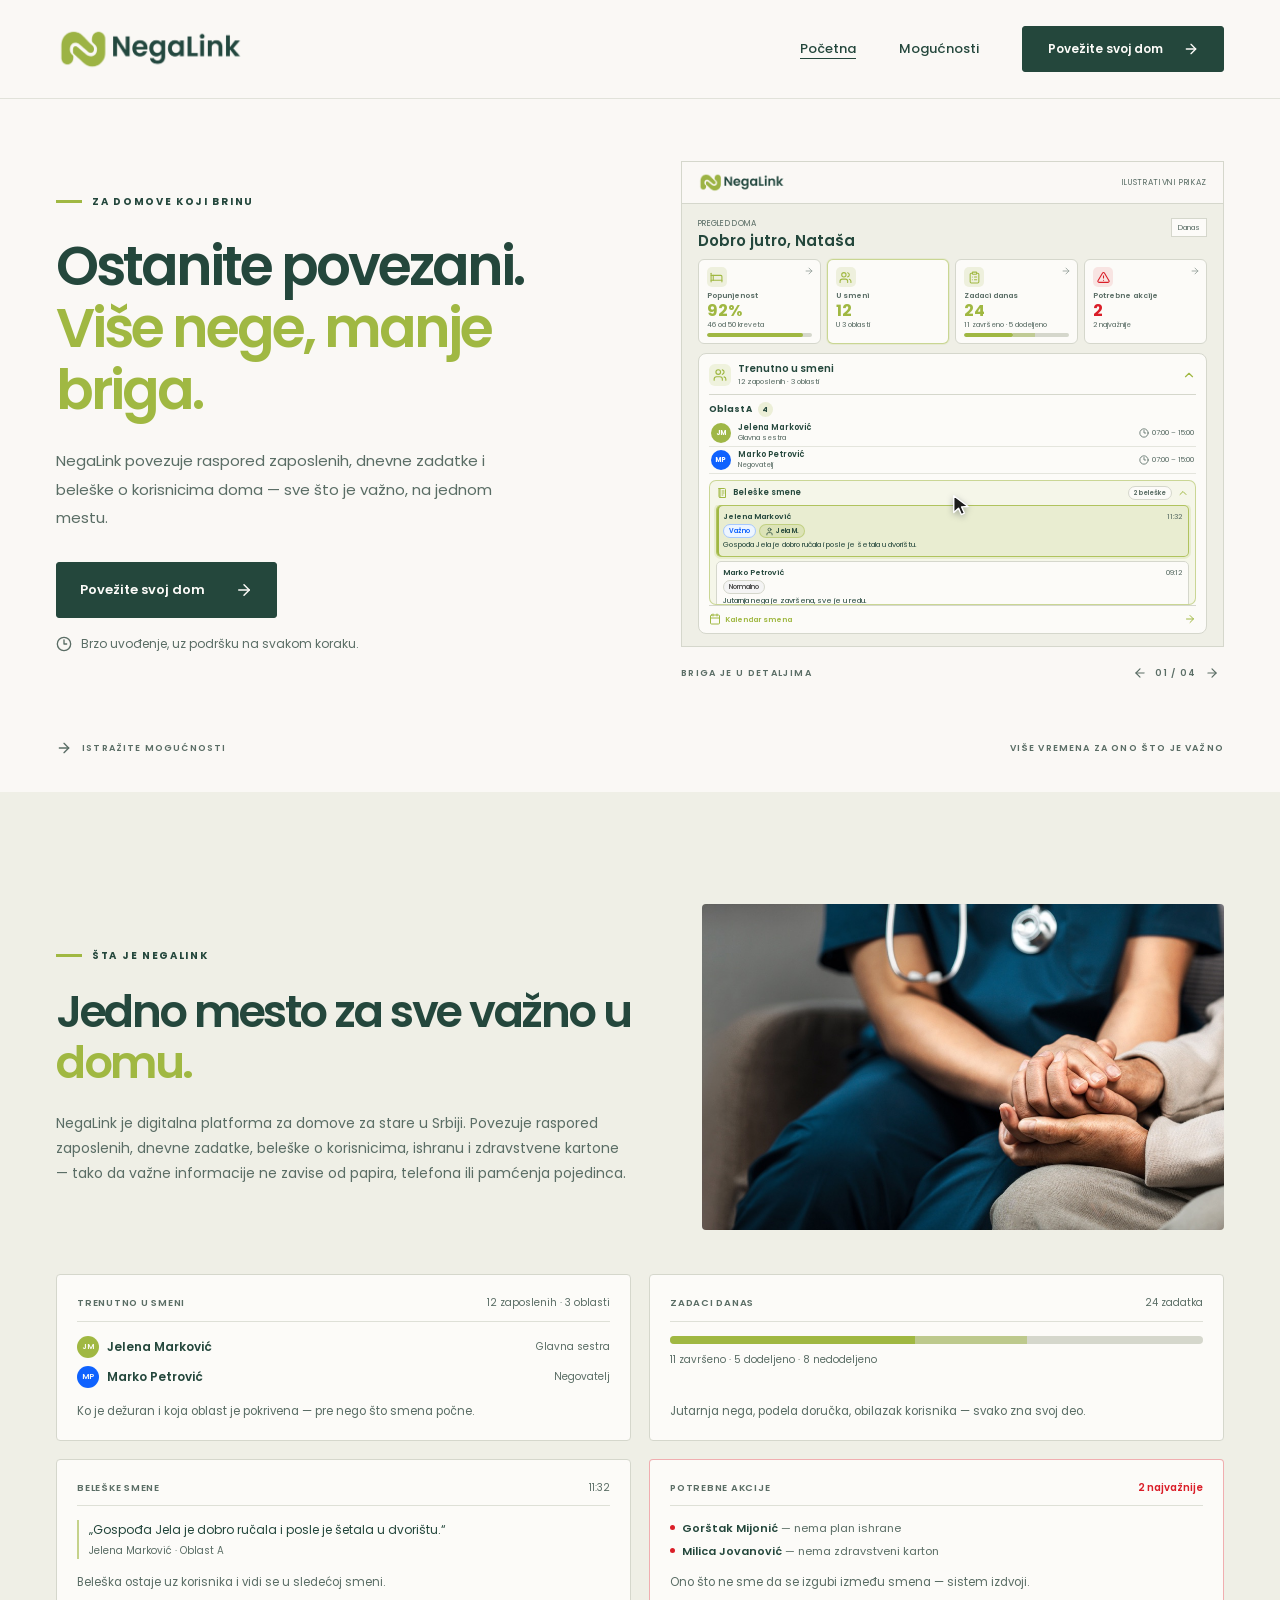
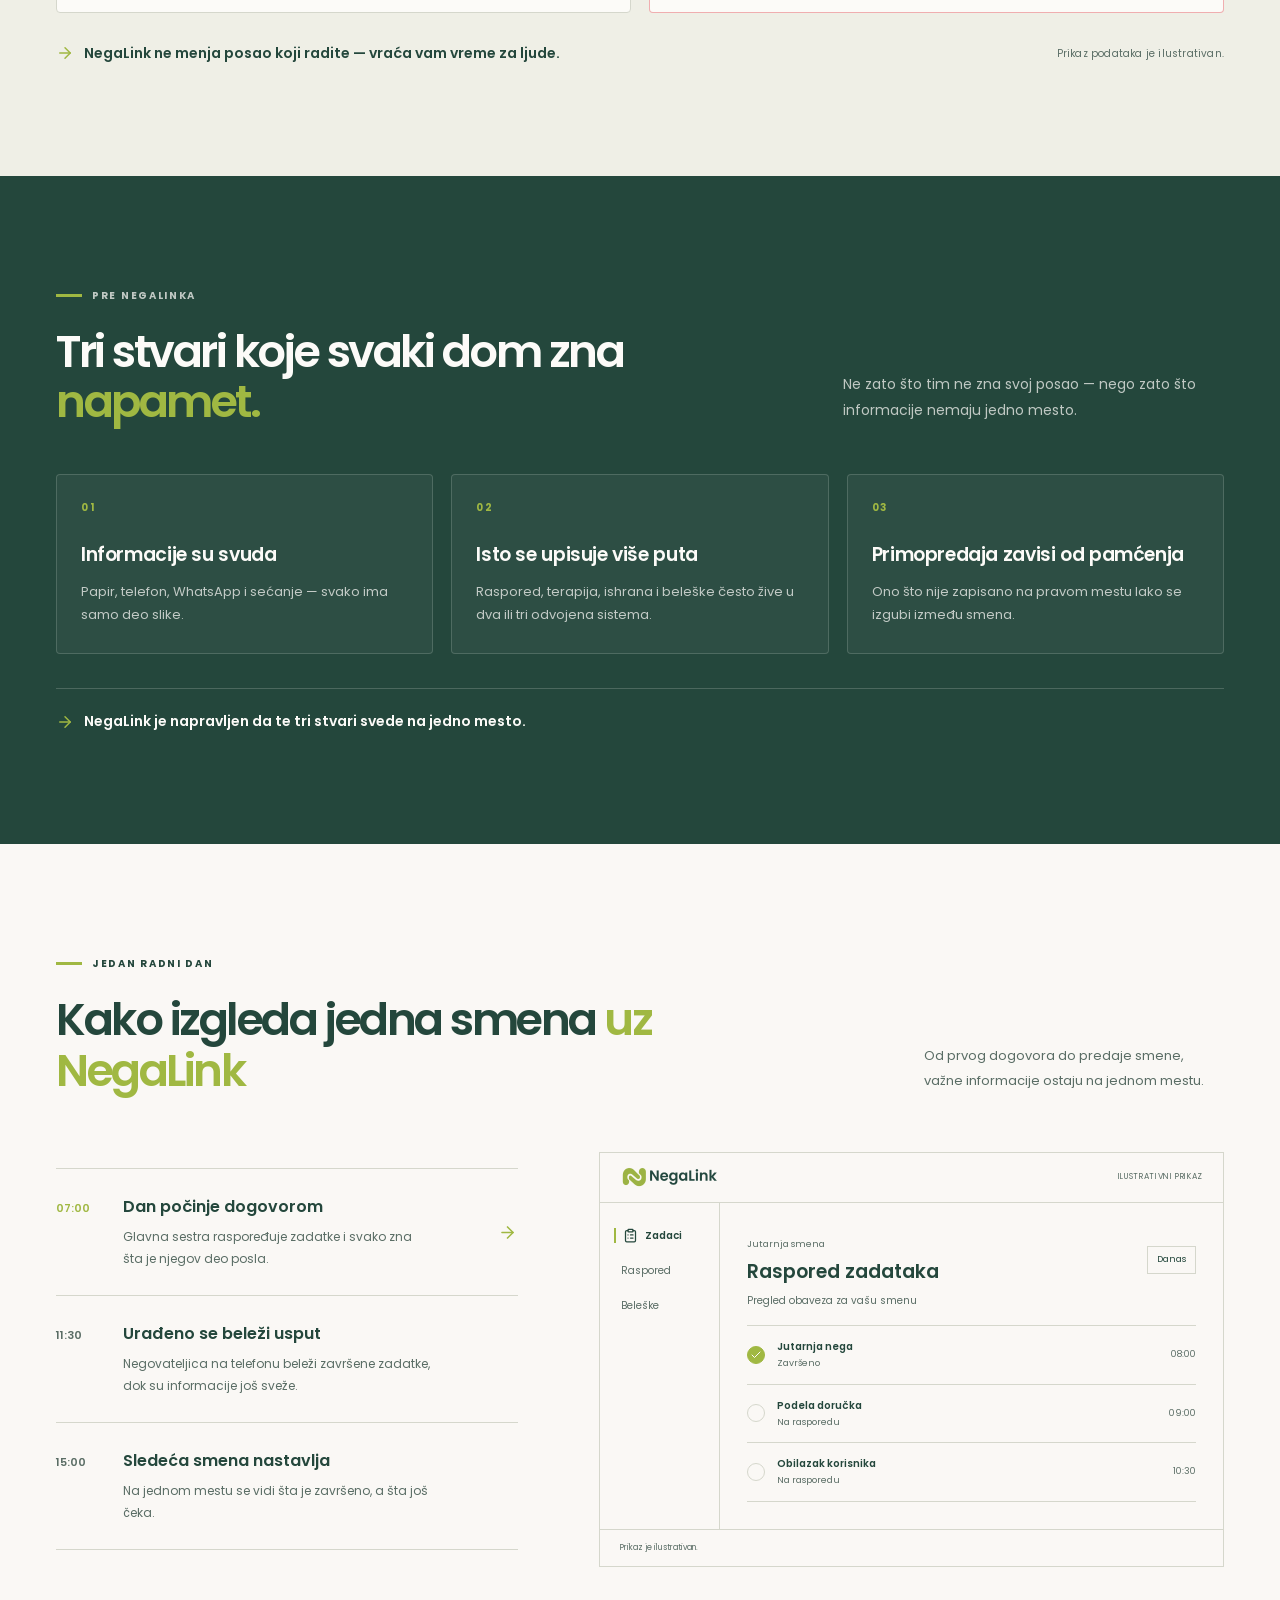
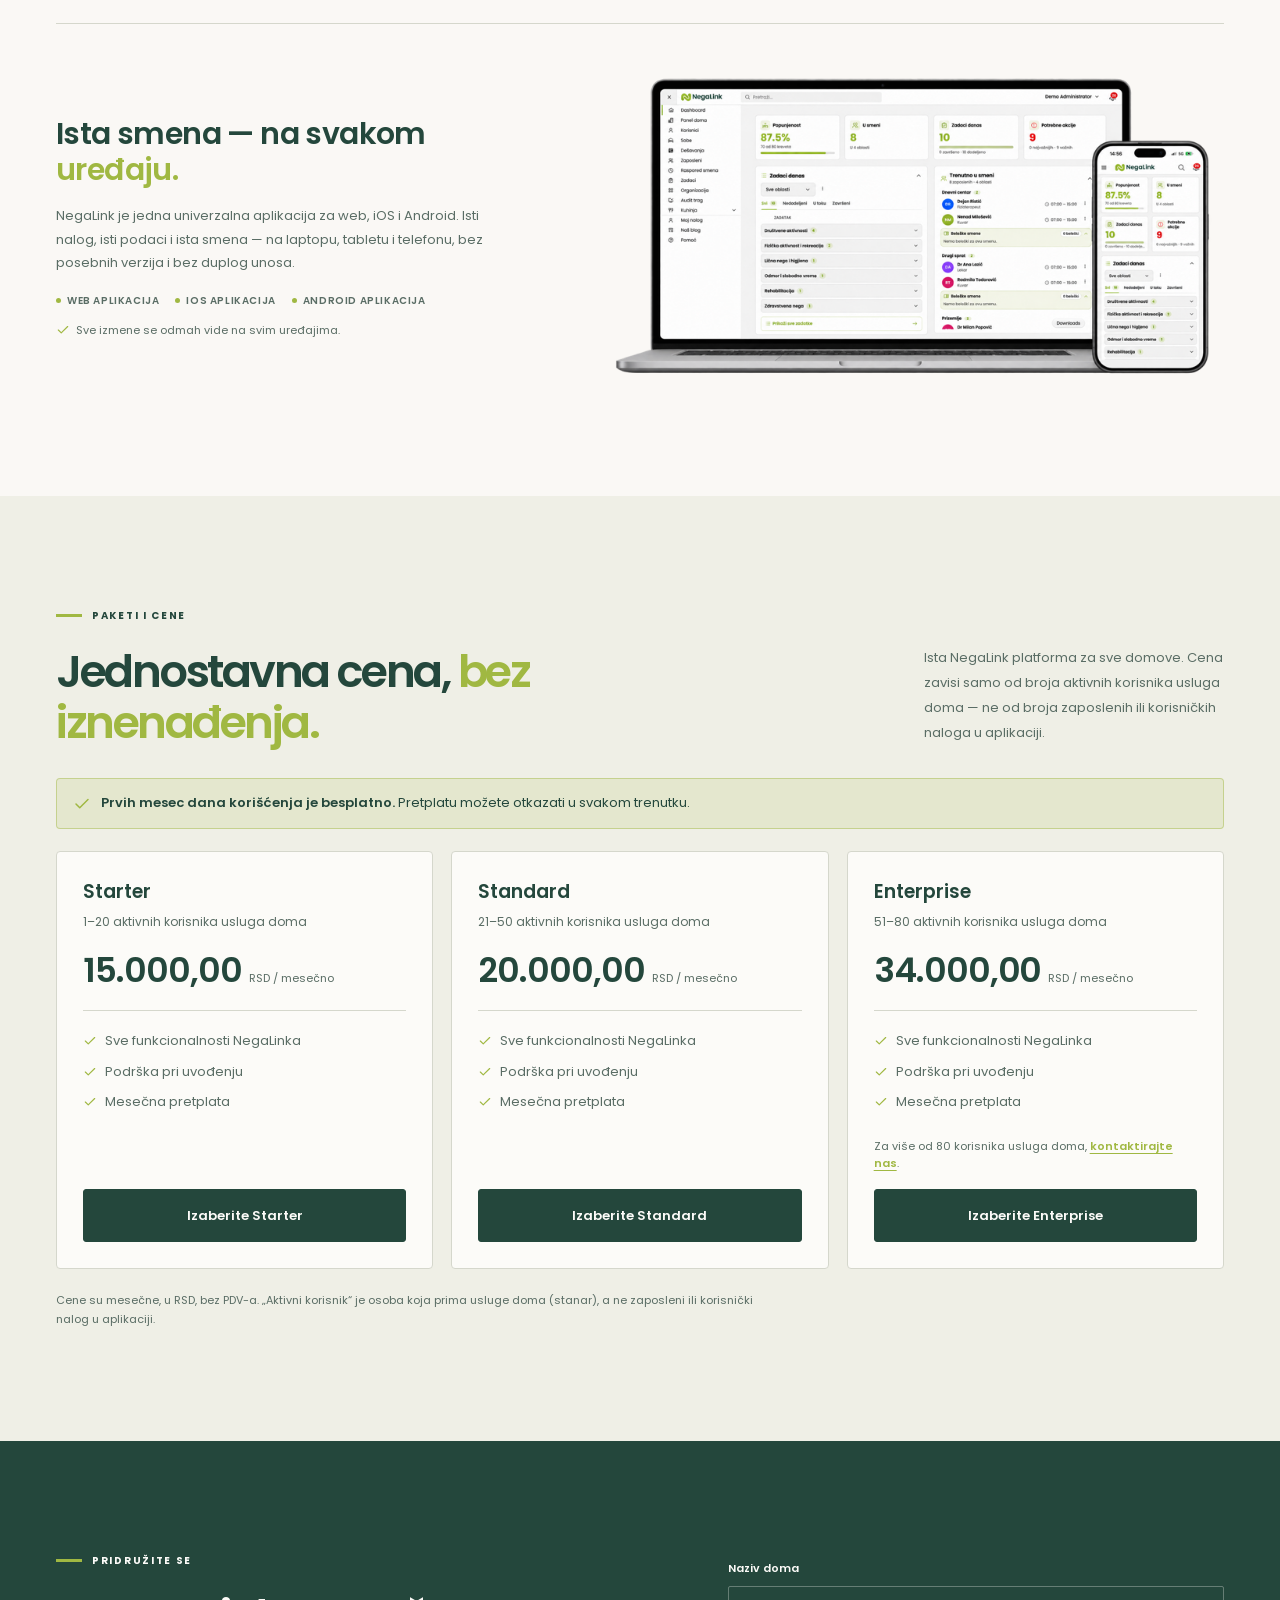
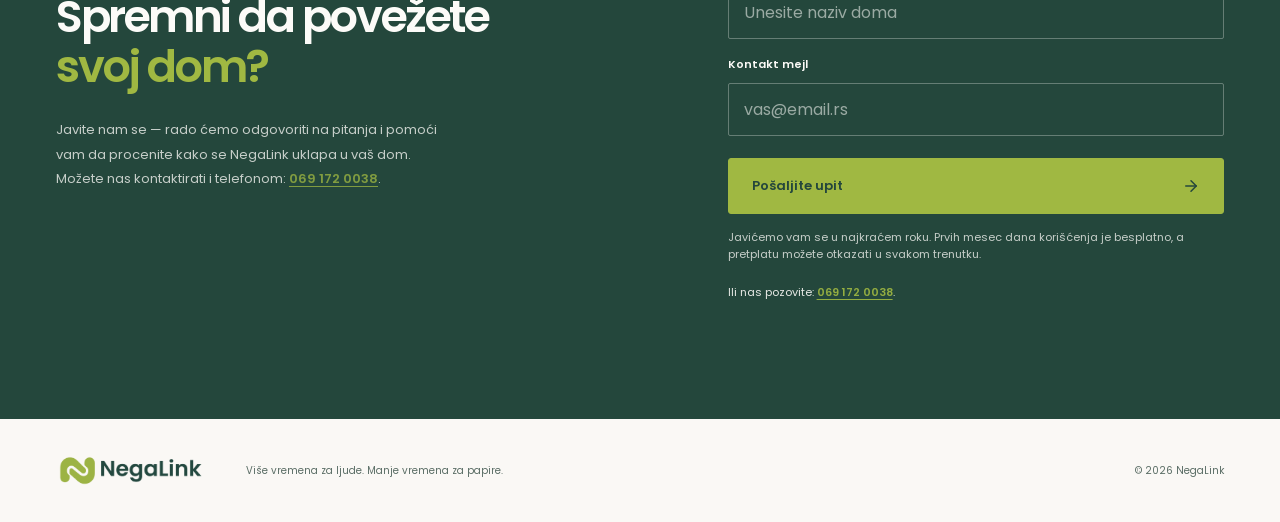
==== commit e5f19f40: "Refine device showcase to match section styling - Integrate the web/iOS/Android block into the shift" ====
--- a/index.html
+++ b/index.html
@@ -41,7 +41,7 @@
       href="https://fonts.googleapis.com/css2?family=Poppins:wght@400;500;600;700&display=swap"
       rel="stylesheet"
     />
-    <link rel="stylesheet" href="css/styles.css?v=20" />
+    <link rel="stylesheet" href="css/styles.css?v=21" />
     <link rel="stylesheet" href="css/pricing.css?v=2" />
     <link rel="stylesheet" href="css/hero-demo.css?v=3" />
     <link rel="stylesheet" href="css/admin-demo.css?v=2" />
@@ -1784,10 +1784,6 @@
 
             <div id="aplikacije" class="apps-showcase">
               <div class="apps-showcase__copy">
-                <p class="eyebrow">
-                  <span aria-hidden="true"></span>
-                  Web, iOS i Android
-                </p>
                 <h3 class="apps-showcase__title">
                   Ista smena — na svakom <em>uređaju.</em>
                 </h3>
@@ -1800,7 +1796,6 @@
                   <li>Web aplikacija</li>
                   <li>iOS aplikacija</li>
                   <li>Android aplikacija</li>
-                  <li>Automatska sinhronizacija</li>
                 </ul>
                 <p class="apps-showcase__sync">
                   <svg class="icon" width="14" height="14" aria-hidden="true">
--- a/css/styles.css
+++ b/css/styles.css
@@ -647,14 +647,12 @@
 /* Web / iOS / Android showcase ispod prikaza smene ----------------------- */
 .apps-showcase {
   display: grid;
-  grid-template-columns: minmax(0, 0.82fr) minmax(0, 1.18fr);
+  grid-template-columns: minmax(0, 0.85fr) minmax(0, 1.15fr);
   gap: 7%;
   align-items: center;
-  margin-top: 64px;
-  padding: 40px;
-  background: hsl(var(--nl-shift-bg));
-  border: 1px solid hsl(var(--nl-border));
-  border-radius: var(--nl-radius);
+  margin-top: 56px;
+  padding-top: 48px;
+  border-top: 1px solid hsl(var(--nl-border));
 }
 
 .apps-showcase__copy {
@@ -662,11 +660,11 @@
 }
 
 .apps-showcase__title {
-  margin: 4px 0 0;
+  margin: 0;
   color: hsl(var(--nl-fg));
-  font-size: clamp(26px, 2.6vw, 34px);
-  font-weight: 600;
-  line-height: 1.15;
+  font-size: clamp(24px, 2.4vw, 30px);
+  font-weight: 600;
+  line-height: 1.2;
   letter-spacing: -0.02em;
 }
 
@@ -676,7 +674,7 @@
 }
 
 .apps-showcase__lead {
-  margin: 18px 0 0;
+  margin: 16px 0 0;
   color: hsl(var(--nl-muted-fg));
   font-size: 13px;
   line-height: 1.8;
@@ -685,8 +683,8 @@
 .apps-showcase__platforms {
   display: flex;
   flex-wrap: wrap;
-  gap: 8px;
-  margin: 20px 0 0;
+  gap: 8px 16px;
+  margin: 18px 0 0;
   padding: 0;
   list-style: none;
 }
@@ -695,13 +693,11 @@
   display: inline-flex;
   align-items: center;
   gap: 6px;
-  padding: 5px 9px;
-  color: hsl(var(--nl-primary));
-  font-size: 10.5px;
-  font-weight: 600;
-  background: hsl(var(--nl-primary-fg));
-  border: 1px solid hsl(var(--nl-border));
-  border-radius: 999px;
+  color: hsl(var(--nl-muted-fg));
+  font-size: 10px;
+  font-weight: 600;
+  letter-spacing: 0.06em;
+  text-transform: uppercase;
 }
 
 .apps-showcase__platforms li::before {
@@ -716,12 +712,12 @@
 .apps-showcase__sync {
   display: flex;
   align-items: flex-start;
-  gap: 7px;
-  margin: 18px 0 0;
-  color: hsl(var(--nl-primary));
-  font-size: 11.5px;
-  font-weight: 600;
-  line-height: 1.5;
+  gap: 6px;
+  margin: 14px 0 0;
+  color: hsl(var(--nl-muted-fg));
+  font-size: 11px;
+  font-weight: 400;
+  line-height: 1.6;
 }
 
 .apps-showcase__sync svg {
@@ -744,9 +740,9 @@
 @media (max-width: 800px) {
   .apps-showcase {
     grid-template-columns: 1fr;
-    gap: 22px;
+    gap: 26px;
     margin-top: 36px;
-    padding: 22px 18px;
+    padding-top: 32px;
   }
 
   .apps-showcase__copy {
@@ -754,26 +750,22 @@
   }
 
   .apps-showcase__title {
-    font-size: 25px;
+    font-size: 24px;
   }
 
   .apps-showcase__lead {
-    margin-top: 14px;
     font-size: 12.5px;
   }
 
   .apps-showcase__platforms {
-    gap: 6px;
-    margin-top: 16px;
+    gap: 6px 12px;
   }
 
   .apps-showcase__platforms li {
-    padding: 4px 8px;
-    font-size: 9.5px;
+    font-size: 9px;
   }
 
   .apps-showcase__sync {
-    margin-top: 16px;
     font-size: 10.5px;
   }
 }
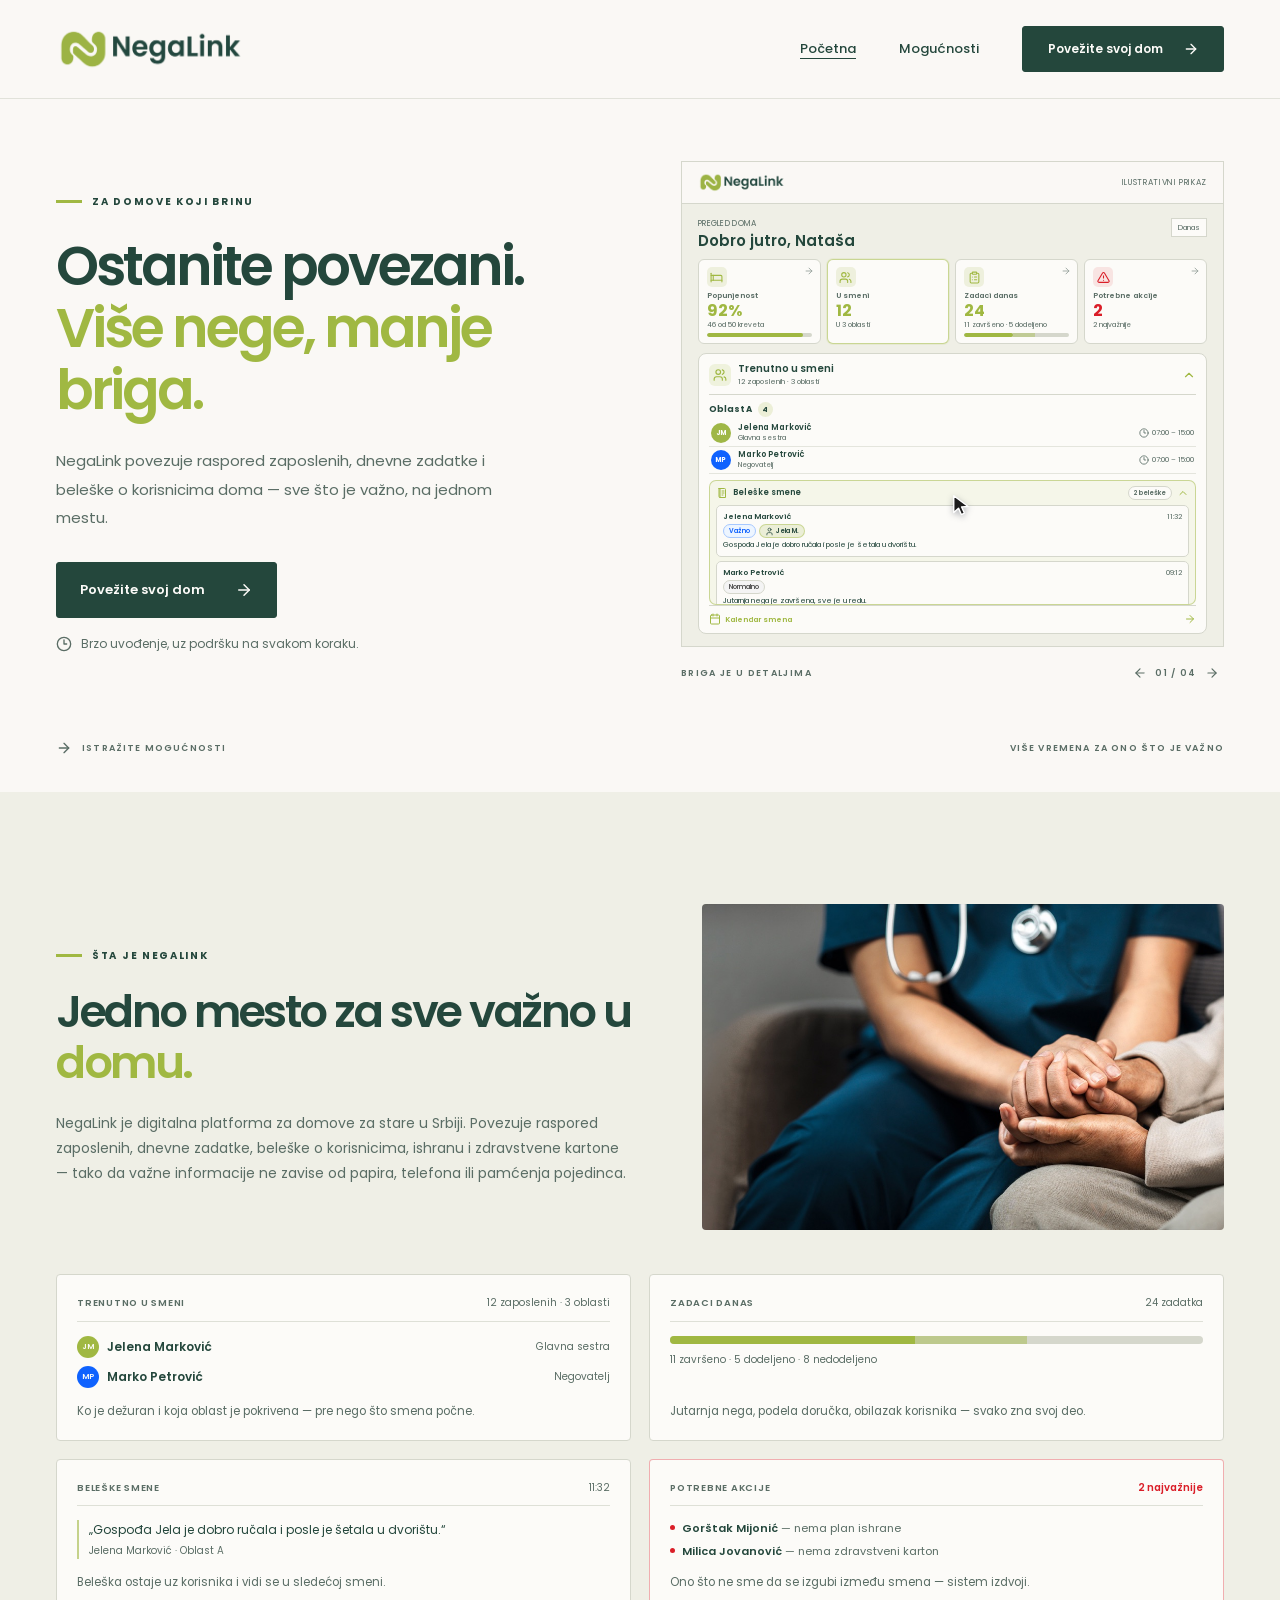
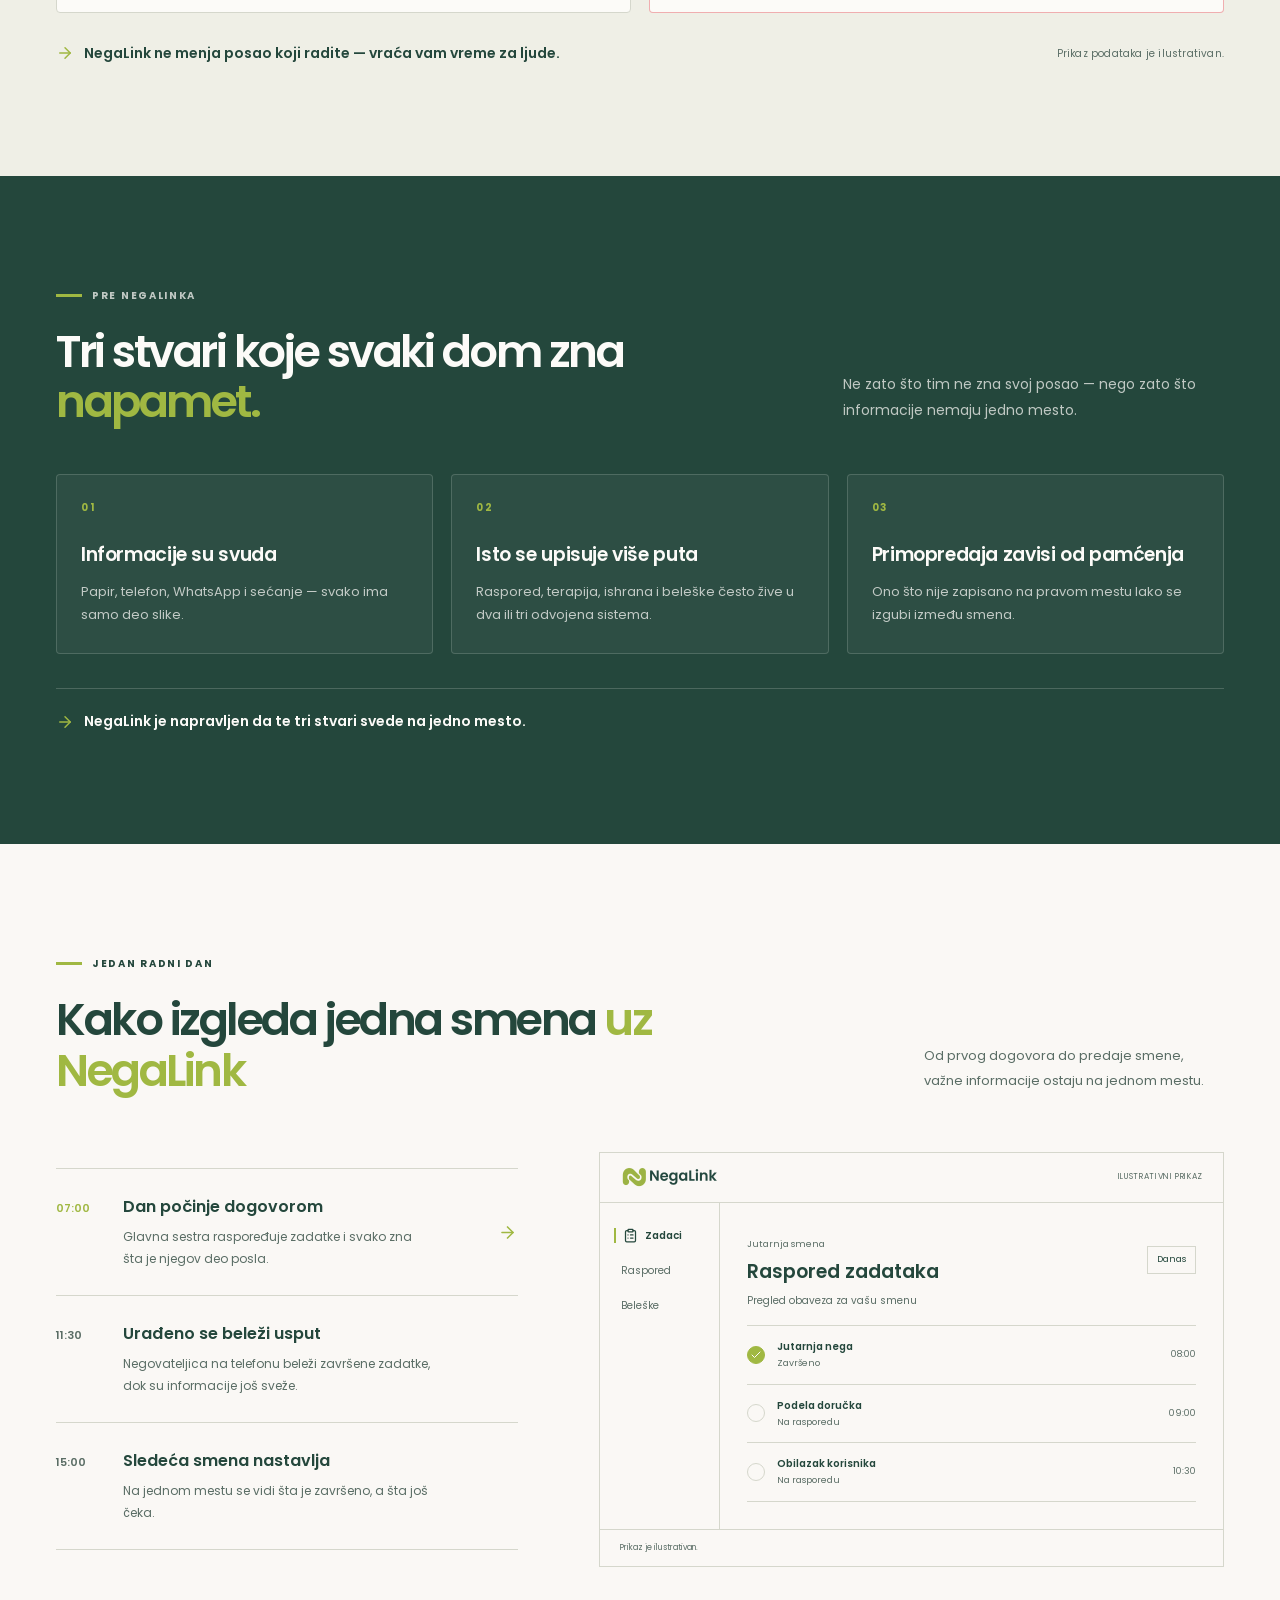
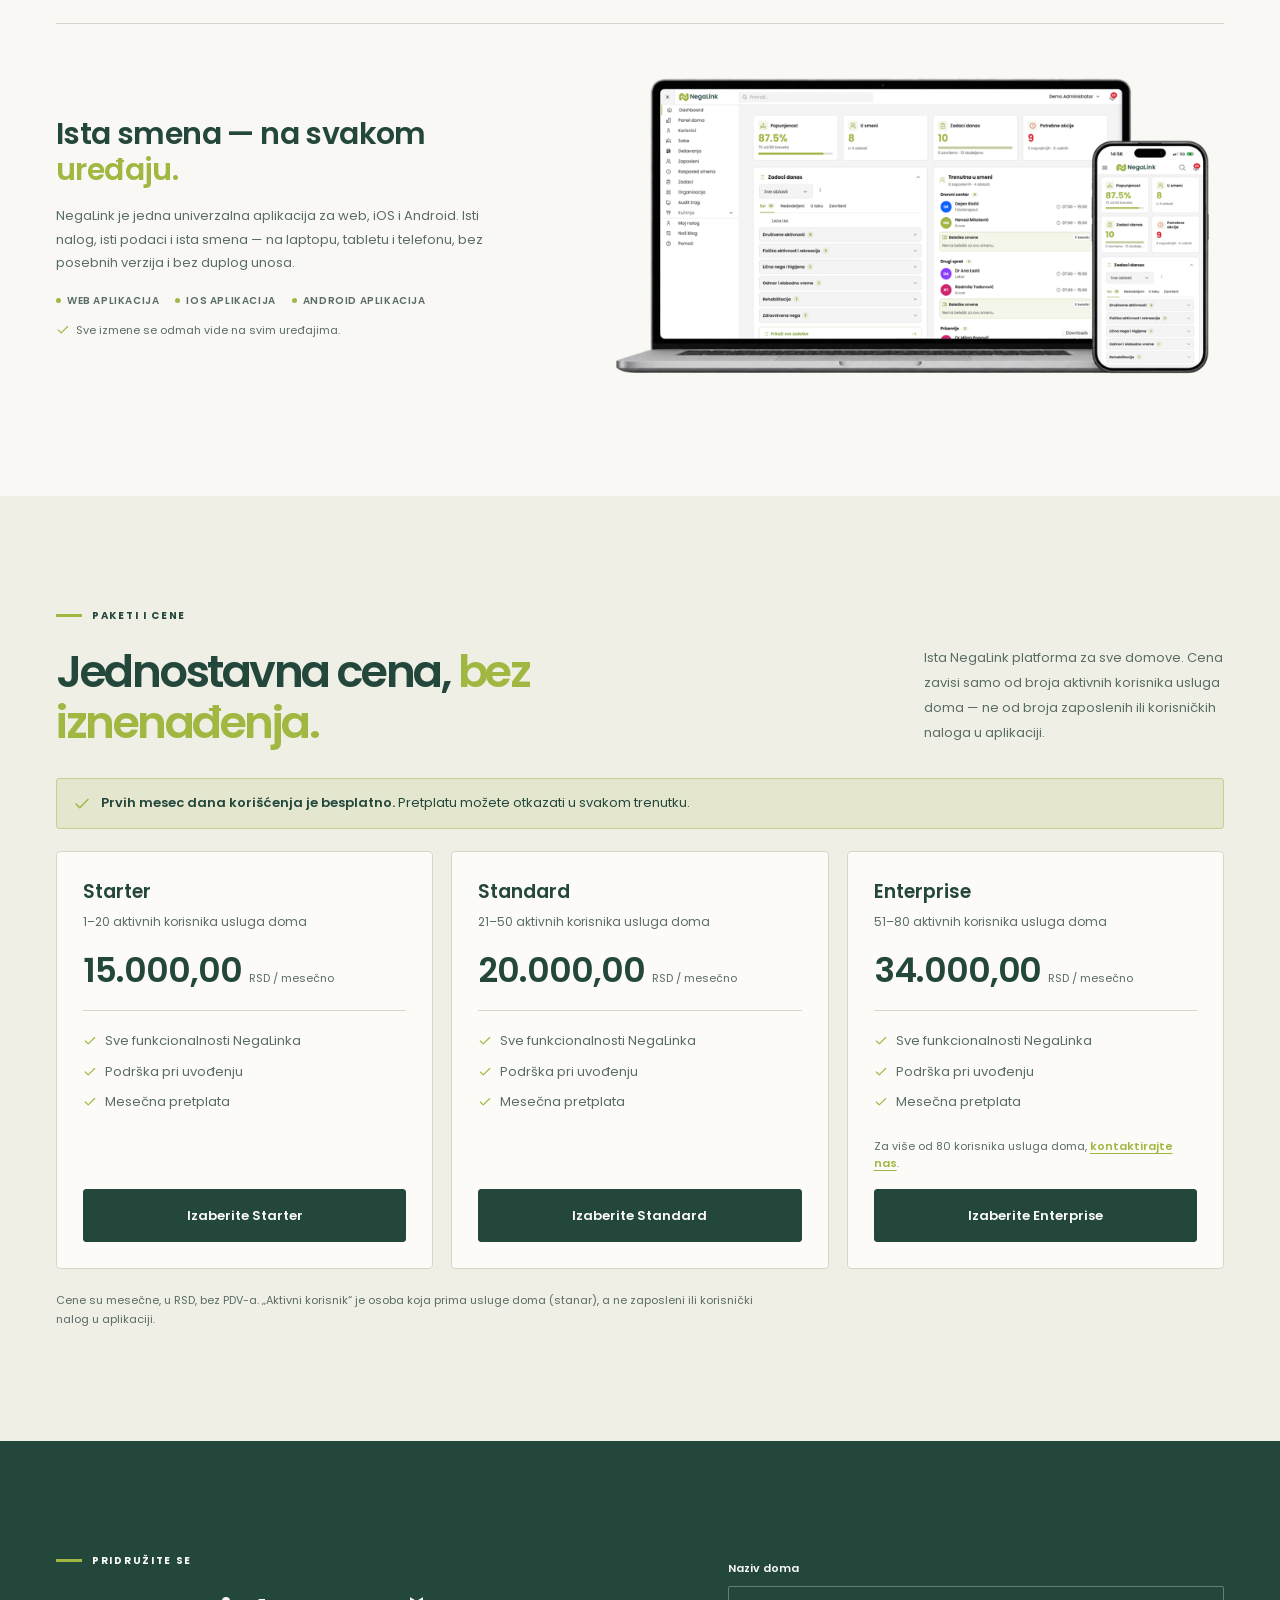
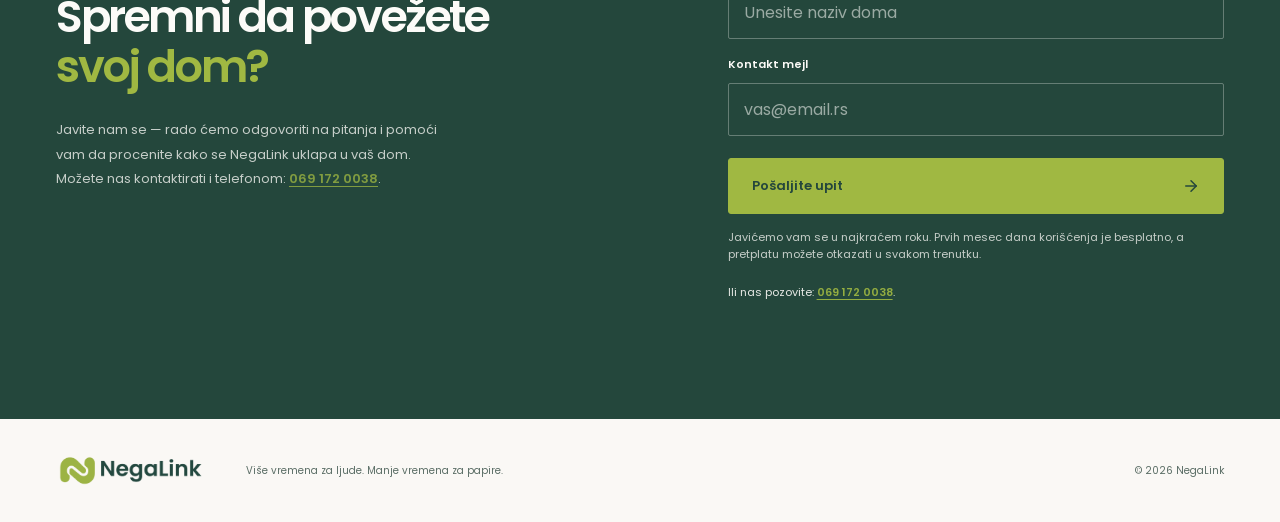
==== commit 960fd22b: "Switch device showcase to device-mockup-02 - Use the new device mockup image in the web/iOS/Android " ====
--- a/index.html
+++ b/index.html
@@ -1807,13 +1807,13 @@
 
               <figure class="apps-showcase__media">
                 <img
-                  src="assets/device-mockups-1400.png"
+                  src="assets/device-mockup-02-1400.png"
                   srcset="
-                    assets/device-mockups-800.png  800w,
-                    assets/device-mockups-1400.png 1400w
+                    assets/device-mockup-02-800.png  800w,
+                    assets/device-mockup-02-1400.png 1400w
                   "
                   sizes="(max-width: 800px) calc(100vw - 80px), 700px"
-                  alt="NegaLink aplikacija prikazana na laptopu i iPhone-u"
+                  alt="NegaLink aplikacija na različitim uređajima"
                   width="1400"
                   height="700"
                   loading="lazy"
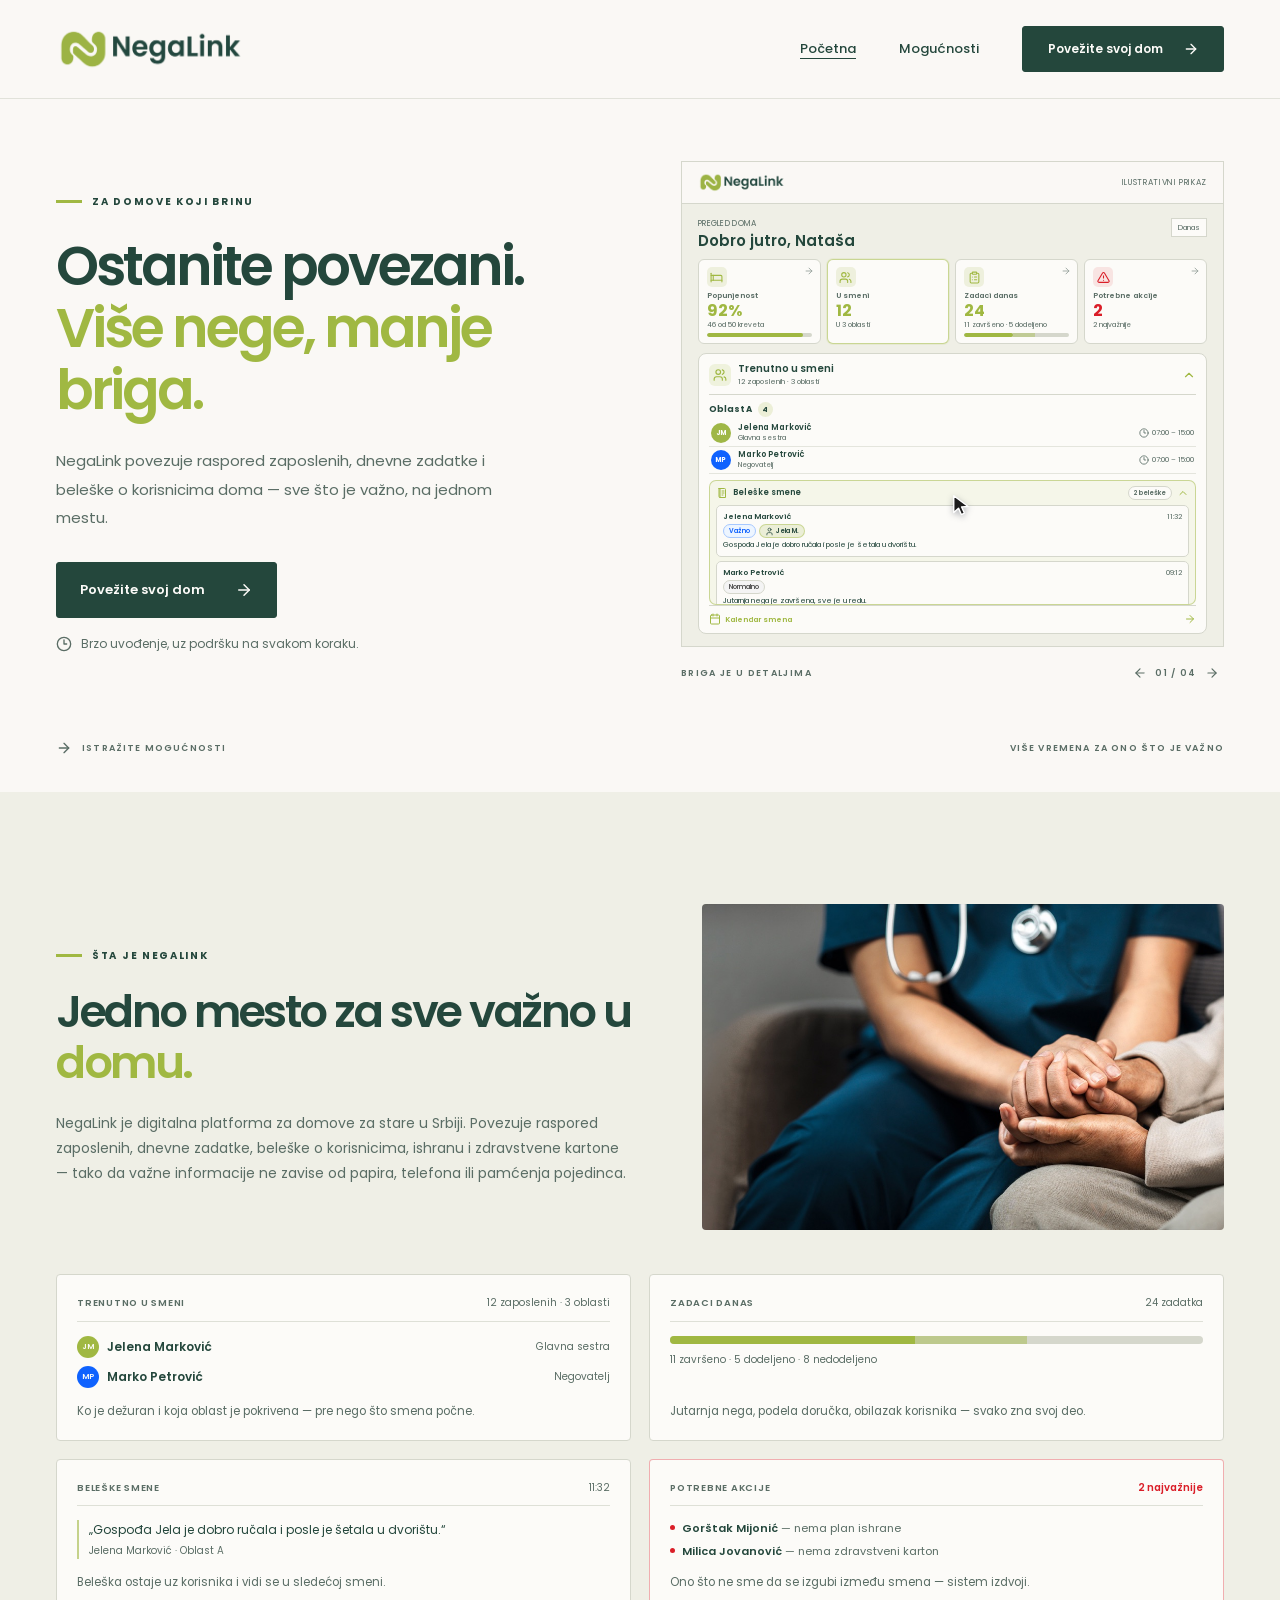
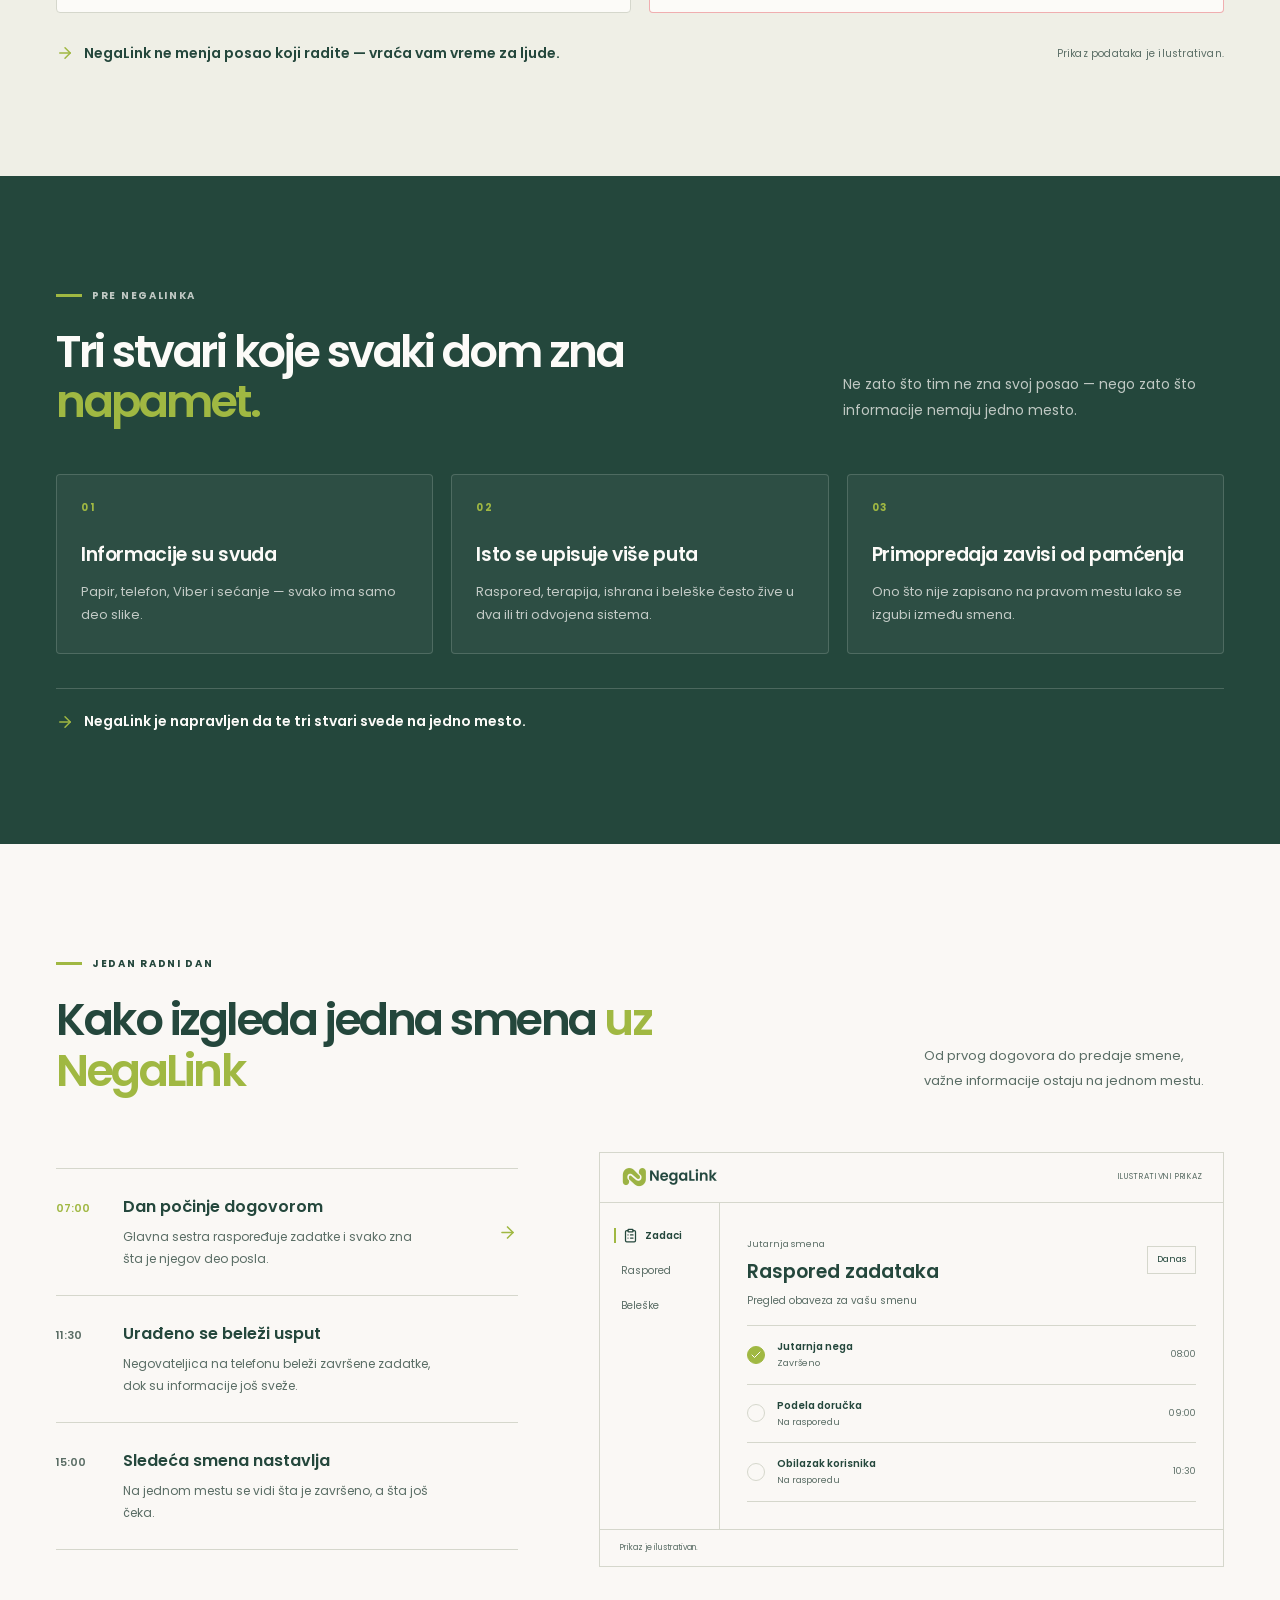
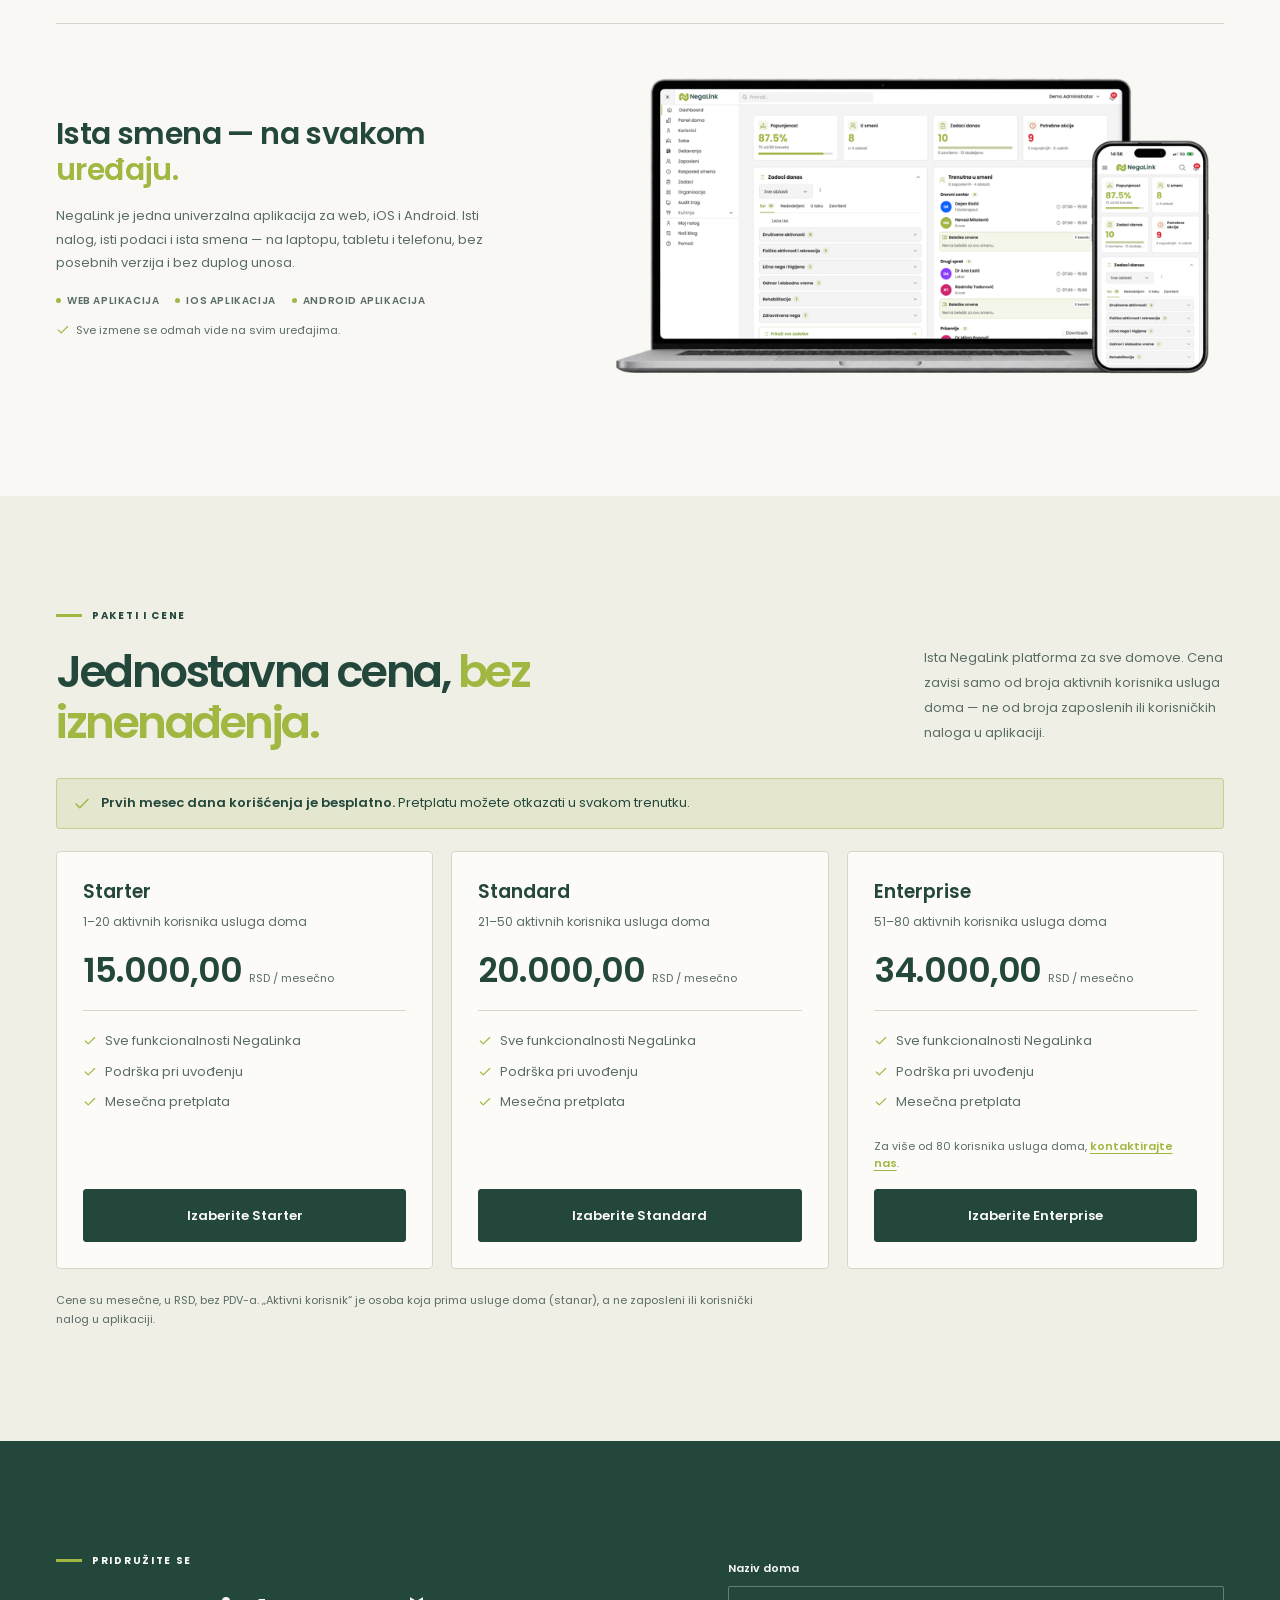
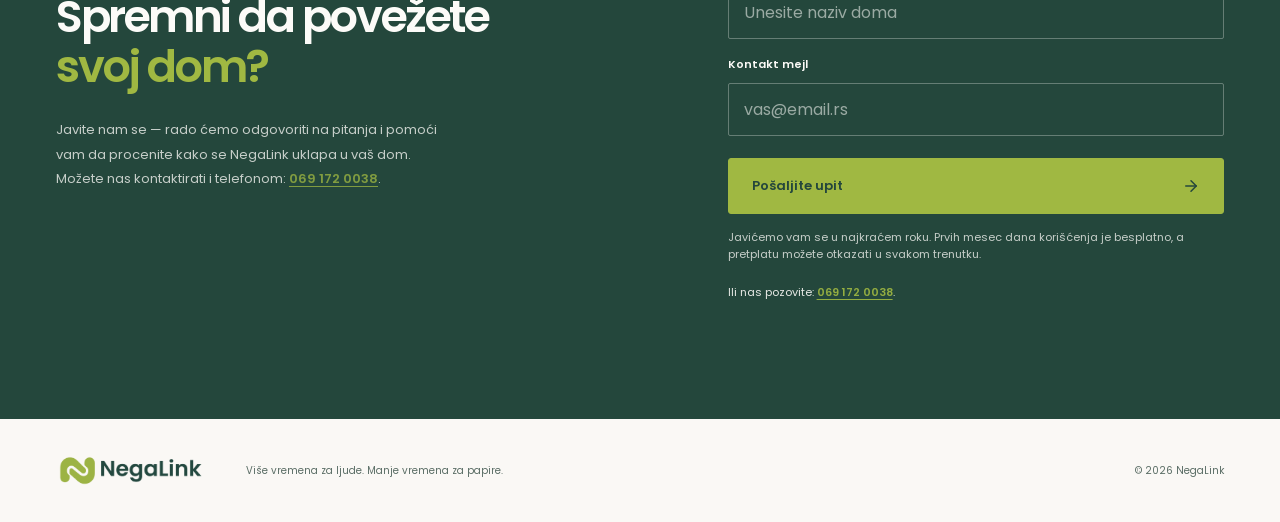
==== commit b523751b: "Use Viber instead of WhatsApp in friction copy" ====
--- a/index.html
+++ b/index.html
@@ -1208,7 +1208,7 @@
                 <span class="friction-card__number" aria-hidden="true">01</span>
                 <h3>Informacije su svuda</h3>
                 <p>
-                  Papir, telefon, WhatsApp i sećanje — svako ima samo deo slike.
+                  Papir, telefon, Viber i sećanje — svako ima samo deo slike.
                 </p>
               </article>
 
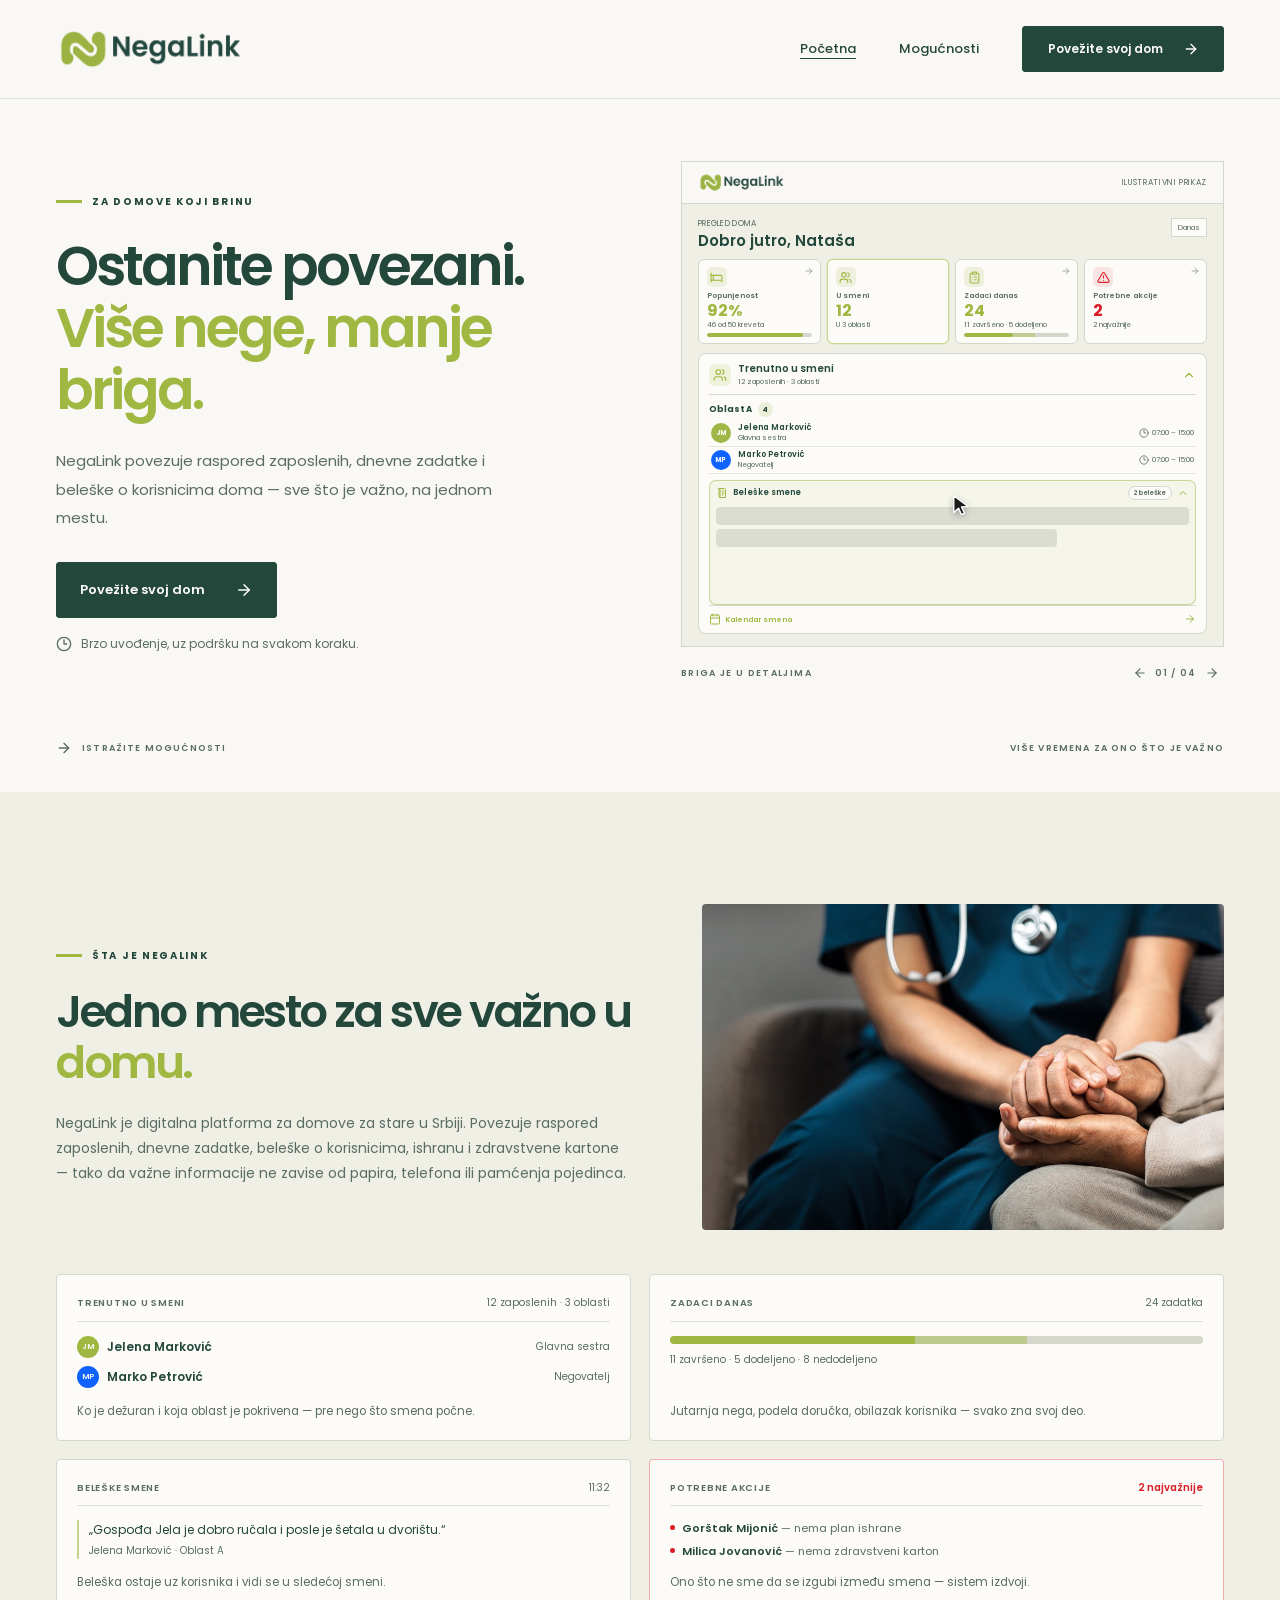
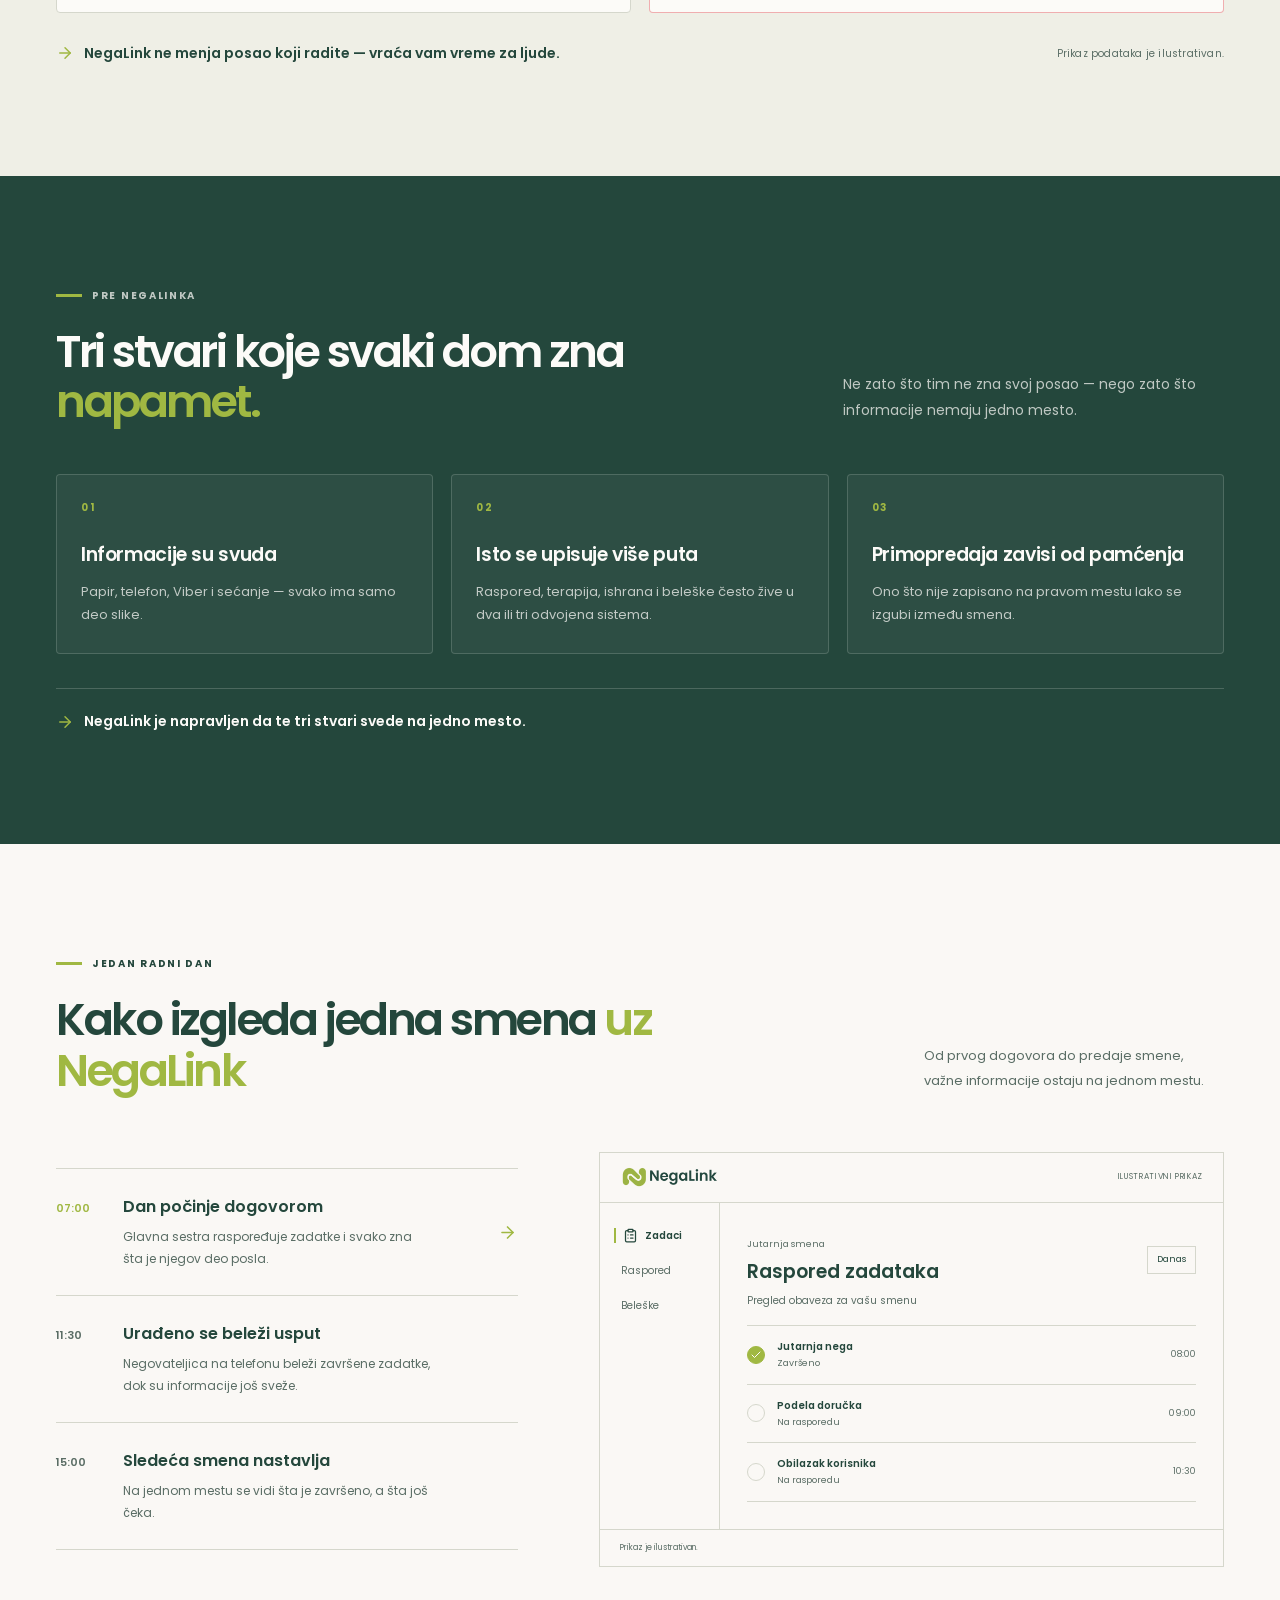
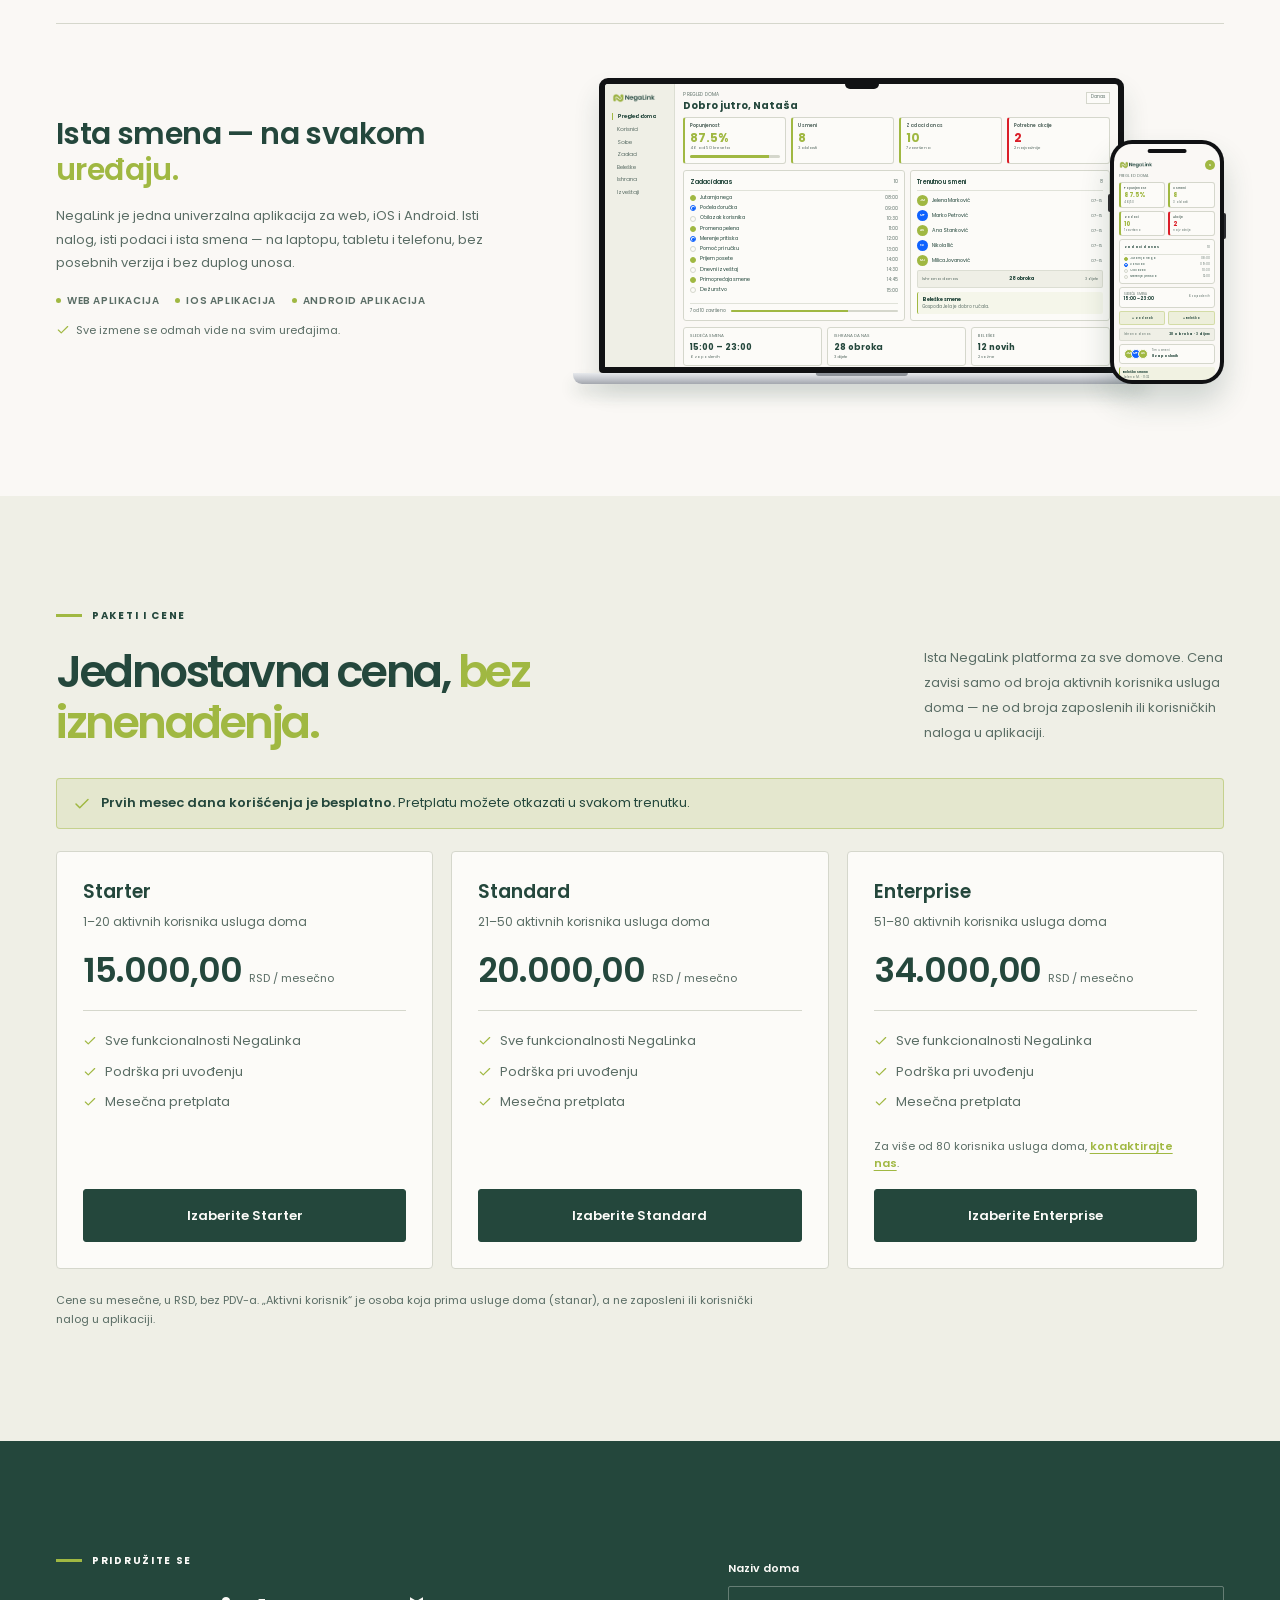
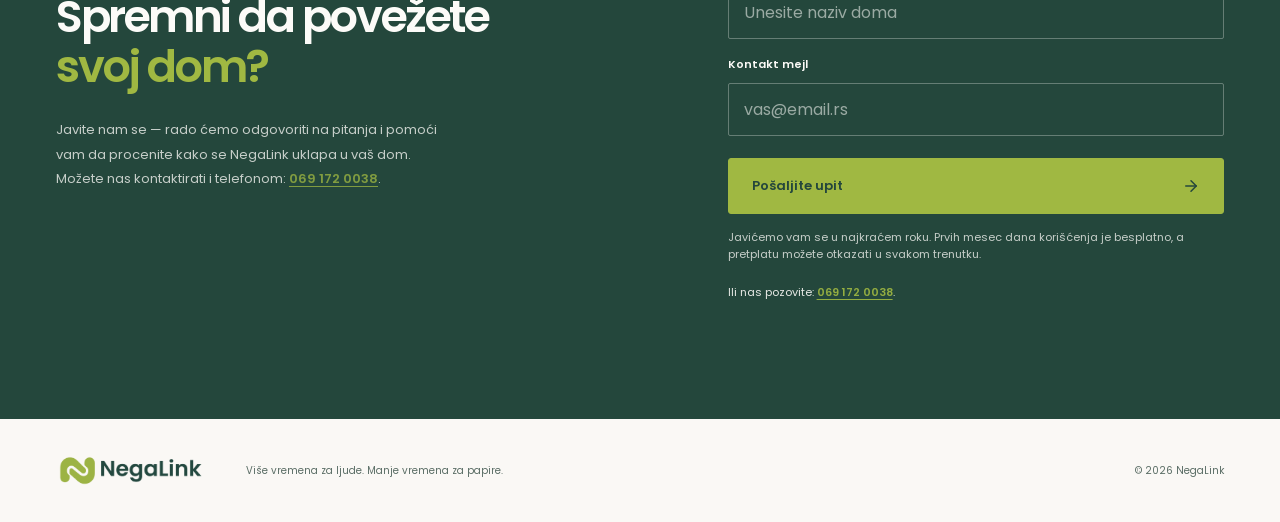
==== commit c8df5146: "Replace device mockup photo with CSS MacBook and iPhone illustration" ====
--- a/index.html
+++ b/index.html
@@ -41,7 +41,7 @@
       href="https://fonts.googleapis.com/css2?family=Poppins:wght@400;500;600;700&display=swap"
       rel="stylesheet"
     />
-    <link rel="stylesheet" href="css/styles.css?v=21" />
+    <link rel="stylesheet" href="css/styles.css?v=22" />
     <link rel="stylesheet" href="css/pricing.css?v=2" />
     <link rel="stylesheet" href="css/hero-demo.css?v=3" />
     <link rel="stylesheet" href="css/admin-demo.css?v=2" />
@@ -1806,19 +1806,302 @@
               </div>
 
               <figure class="apps-showcase__media">
-                <img
-                  src="assets/device-mockup-02-1400.png"
-                  srcset="
-                    assets/device-mockup-02-800.png  800w,
-                    assets/device-mockup-02-1400.png 1400w
-                  "
-                  sizes="(max-width: 800px) calc(100vw - 80px), 700px"
-                  alt="NegaLink aplikacija na različitim uređajima"
-                  width="1400"
-                  height="700"
-                  loading="lazy"
-                  decoding="async"
-                />
+                <div
+                  class="device-illustration"
+                  role="img"
+                  aria-label="Ilustracija NegaLink admin dashboard-a na MacBook laptopu i iPhone-u"
+                >
+                  <div class="device-laptop" aria-hidden="true">
+                    <div class="device-laptop__screen">
+                      <span class="device-laptop__notch"></span>
+                      <div class="mini-dash">
+                        <aside class="mini-side">
+                          <img
+                            class="mini-logo"
+                            src="assets/negalink-logo.png"
+                            alt=""
+                            width="42"
+                            height="10"
+                          />
+                          <span class="mini-nav is-active">Pregled doma</span>
+                          <span class="mini-nav">Korisnici</span>
+                          <span class="mini-nav">Sobe</span>
+                          <span class="mini-nav">Zadaci</span>
+                          <span class="mini-nav">Beleške</span>
+                          <span class="mini-nav">Ishrana</span>
+                          <span class="mini-nav">Izveštaji</span>
+                        </aside>
+
+                        <div class="mini-main">
+                          <div class="mini-head">
+                            <div>
+                              <span class="mini-eyebrow">Pregled doma</span>
+                              <strong>Dobro jutro, Nataša</strong>
+                            </div>
+                            <span class="mini-date">Danas</span>
+                          </div>
+
+                          <div class="mini-kpis">
+                            <div class="mini-kpi">
+                              <span>Popunjenost</span>
+                              <strong>87.5%</strong>
+                              <small>46 od 50 kreveta</small>
+                              <i class="mini-progress"><b style="width: 87.5%"></b></i>
+                            </div>
+                            <div class="mini-kpi">
+                              <span>U smeni</span>
+                              <strong>8</strong>
+                              <small>3 oblasti</small>
+                            </div>
+                            <div class="mini-kpi">
+                              <span>Zadaci danas</span>
+                              <strong>10</strong>
+                              <small>7 završeno</small>
+                            </div>
+                            <div class="mini-kpi mini-kpi--alert">
+                              <span>Potrebne akcije</span>
+                              <strong>2</strong>
+                              <small>2 najvažnije</small>
+                            </div>
+                          </div>
+
+                          <div class="mini-panels">
+                            <div class="mini-panel">
+                              <div class="mini-panel-head">
+                                <strong>Zadaci danas</strong>
+                                <span>10</span>
+                              </div>
+                              <div class="mini-task">
+                                <i class="mini-check mini-check--done"></i>
+                                <span>Jutarnja nega</span>
+                                <time>08:00</time>
+                              </div>
+                              <div class="mini-task">
+                                <i class="mini-check mini-check--progress"></i>
+                                <span>Podela doručka</span>
+                                <time>09:00</time>
+                              </div>
+                              <div class="mini-task">
+                                <i class="mini-check"></i>
+                                <span>Obilazak korisnika</span>
+                                <time>10:30</time>
+                              </div>
+                              <div class="mini-task">
+                                <i class="mini-check mini-check--done"></i>
+                                <span>Promena pelena</span>
+                                <time>11:00</time>
+                              </div>
+                              <div class="mini-task">
+                                <i class="mini-check mini-check--progress"></i>
+                                <span>Merenje pritiska</span>
+                                <time>12:00</time>
+                              </div>
+                              <div class="mini-task">
+                                <i class="mini-check"></i>
+                                <span>Pomoć pri ručku</span>
+                                <time>13:00</time>
+                              </div>
+                              <div class="mini-task">
+                                <i class="mini-check mini-check--done"></i>
+                                <span>Prijem posete</span>
+                                <time>14:00</time>
+                              </div>
+                              <div class="mini-task">
+                                <i class="mini-check"></i>
+                                <span>Dnevni izveštaj</span>
+                                <time>14:30</time>
+                              </div>
+                              <div class="mini-task">
+                                <i class="mini-check mini-check--done"></i>
+                                <span>Primopredaja smene</span>
+                                <time>14:45</time>
+                              </div>
+                              <div class="mini-task">
+                                <i class="mini-check"></i>
+                                <span>Dežurstvo</span>
+                                <time>15:00</time>
+                              </div>
+                              <div class="mini-panel-foot">
+                                <span>7 od 10 završeno</span>
+                                <i class="mini-progress"><b style="width: 70%"></b></i>
+                              </div>
+                            </div>
+
+                            <div class="mini-panel">
+                              <div class="mini-panel-head">
+                                <strong>Trenutno u smeni</strong>
+                                <span>8</span>
+                              </div>
+                              <div class="mini-person">
+                                <span class="mini-avatar mini-avatar--green">JM</span>
+                                <span>Jelena Marković</span>
+                                <small>07–15</small>
+                              </div>
+                              <div class="mini-person">
+                                <span class="mini-avatar mini-avatar--blue">MP</span>
+                                <span>Marko Petrović</span>
+                                <small>07–15</small>
+                              </div>
+                              <div class="mini-person">
+                                <span class="mini-avatar mini-avatar--green">AS</span>
+                                <span>Ana Stanković</span>
+                                <small>07–15</small>
+                              </div>
+                              <div class="mini-person">
+                                <span class="mini-avatar mini-avatar--blue">NI</span>
+                                <span>Nikola Ilić</span>
+                                <small>07–15</small>
+                              </div>
+                              <div class="mini-person">
+                                <span class="mini-avatar mini-avatar--green">MJ</span>
+                                <span>Milica Jovanović</span>
+                                <small>07–15</small>
+                              </div>
+                              <div class="mini-meal">
+                                <span>Ishrana danas</span>
+                                <strong>28 obroka</strong>
+                                <small>3 dijete</small>
+                              </div>
+                              <div class="mini-note">
+                                <strong>Beleške smene</strong>
+                                <span>Gospođa Jela je dobro ručala.</span>
+                              </div>
+                            </div>
+                          </div>
+
+                          <div class="mini-quick">
+                            <div class="mini-quick-card">
+                              <span>Sledeća smena</span>
+                              <strong>15:00 – 23:00</strong>
+                              <small>6 zaposlenih</small>
+                            </div>
+                            <div class="mini-quick-card">
+                              <span>Ishrana danas</span>
+                              <strong>28 obroka</strong>
+                              <small>3 dijete</small>
+                            </div>
+                            <div class="mini-quick-card">
+                              <span>Beleške</span>
+                              <strong>12 novih</strong>
+                              <small>2 važne</small>
+                            </div>
+                          </div>
+                        </div>
+                      </div>
+                    </div>
+                    <div class="device-laptop__base"></div>
+                  </div>
+
+                  <div class="device-phone" aria-hidden="true">
+                    <span class="device-phone__island"></span>
+                    <div class="mini-phone">
+                      <div class="mini-phone-top">
+                        <img
+                          class="mini-logo"
+                          src="assets/negalink-logo.png"
+                          alt=""
+                          width="32"
+                          height="8"
+                        />
+                        <span class="mini-avatar mini-avatar--green">N</span>
+                      </div>
+
+                      <span class="mini-phone-eyebrow">Pregled doma</span>
+
+                      <div class="mini-phone-kpis">
+                        <div class="mini-kpi">
+                          <span>Popunjenost</span>
+                          <strong>87.5%</strong>
+                          <small>46/50</small>
+                        </div>
+                        <div class="mini-kpi">
+                          <span>U smeni</span>
+                          <strong>8</strong>
+                          <small>3 oblasti</small>
+                        </div>
+                        <div class="mini-kpi">
+                          <span>Zadaci</span>
+                          <strong>10</strong>
+                          <small>7 završeno</small>
+                        </div>
+                        <div class="mini-kpi mini-kpi--alert">
+                          <span>Akcije</span>
+                          <strong>2</strong>
+                          <small>najvažnije</small>
+                        </div>
+                      </div>
+
+                      <div class="mini-phone-section">
+                        <div class="mini-panel-head">
+                          <strong>Zadaci danas</strong>
+                          <span>10</span>
+                        </div>
+                        <div class="mini-task">
+                          <i class="mini-check mini-check--done"></i>
+                          <span>Jutarnja nega</span>
+                          <time>08:00</time>
+                        </div>
+                        <div class="mini-task">
+                          <i class="mini-check mini-check--progress"></i>
+                          <span>Doručak</span>
+                          <time>09:00</time>
+                        </div>
+                        <div class="mini-task">
+                          <i class="mini-check"></i>
+                          <span>Obilazak</span>
+                          <time>10:30</time>
+                        </div>
+                        <div class="mini-task">
+                          <i class="mini-check"></i>
+                          <span>Merenje pritiska</span>
+                          <time>12:00</time>
+                        </div>
+                      </div>
+
+                      <div class="mini-phone-shift">
+                        <div>
+                          <span>Sledeća smena</span>
+                          <strong>15:00 – 23:00</strong>
+                        </div>
+                        <small>6 zaposlenih</small>
+                      </div>
+
+                      <div class="mini-phone-actions">
+                        <span>+ Zadatak</span>
+                        <span>+ Beleška</span>
+                      </div>
+
+                      <div class="mini-phone-meal">
+                        <span>Ishrana danas</span>
+                        <strong>28 obroka · 3 dijete</strong>
+                      </div>
+
+                      <div class="mini-phone-team">
+                        <div class="mini-phone-team-avatars">
+                          <span class="mini-avatar mini-avatar--green">JM</span>
+                          <span class="mini-avatar mini-avatar--blue">MP</span>
+                          <span class="mini-avatar mini-avatar--green">AS</span>
+                        </div>
+                        <div>
+                          <span>Tim u smeni</span>
+                          <strong>8 zaposlenih</strong>
+                        </div>
+                      </div>
+
+                      <div class="mini-phone-note">
+                        <strong>Beleške smene</strong>
+                        <span>Jelena M. · 11:32</span>
+                      </div>
+
+                      <div class="mini-phone-nav">
+                        <span class="is-active">Početna</span>
+                        <span>Zadaci</span>
+                        <span>Beleške</span>
+                        <span>Meni</span>
+                      </div>
+                    </div>
+                  </div>
+                </div>
               </figure>
             </div>
           </div>
--- a/css/styles.css
+++ b/css/styles.css
@@ -731,10 +731,937 @@
   margin: 0;
 }
 
-.apps-showcase__media img {
+.device-illustration {
+  position: relative;
+  width: 100%;
+  aspect-ratio: 2 / 1;
+}
+
+.device-laptop {
+  position: absolute;
+  top: 2%;
+  left: 0;
+  width: 84%;
+  z-index: 1;
+}
+
+.device-laptop__screen {
+  position: relative;
+  width: 100%;
+  aspect-ratio: 16 / 9;
+  overflow: hidden;
+  background: #111214;
+  border: 6px solid #111214;
+  border-radius: 9px 9px 4px 4px;
+  box-shadow: 0 16px 26px hsl(var(--nl-primary) / 0.16);
+}
+
+.device-laptop__notch {
+  position: absolute;
+  top: 0;
+  left: 50%;
+  z-index: 3;
+  width: 34px;
+  height: 5px;
+  transform: translateX(-50%);
+  background: #111214;
+  border-radius: 0 0 5px 5px;
+}
+
+.device-laptop__base {
+  position: relative;
+  width: 110%;
+  height: 11px;
+  margin-left: -5%;
+  background: linear-gradient(180deg, #e7e9ec 0%, #c7cad0 50%, #a3a7ae 100%);
+  border-radius: 0 0 9px 9px;
+  box-shadow: 0 10px 16px hsl(var(--nl-primary) / 0.14);
+}
+
+.device-laptop__base::before {
+  content: '';
+  position: absolute;
+  top: 0;
+  left: 50%;
+  width: 16%;
+  height: 3px;
+  transform: translateX(-50%);
+  background: #8d9299;
+  border-radius: 0 0 4px 4px;
+}
+
+.mini-dash {
+  display: grid;
+  grid-template-columns: 70px minmax(0, 1fr);
+  height: 100%;
+  color: hsl(var(--nl-fg));
+  background: hsl(var(--nl-bg));
+  font-family: var(--nl-font);
+}
+
+.mini-side {
+  display: flex;
+  flex-direction: column;
+  gap: 6px;
+  padding: 9px 7px;
+  background: hsl(var(--nl-shift-bg));
+  border-right: 1px solid hsl(var(--nl-border) / 0.7);
+}
+
+.mini-logo {
+  width: 44px;
+  height: auto;
+  margin-bottom: 4px;
+}
+
+.mini-nav {
+  padding-left: 5px;
+  color: hsl(var(--nl-muted-fg));
+  font-size: 5.5px;
+  line-height: 1.2;
+  white-space: nowrap;
+}
+
+.mini-nav.is-active {
+  color: hsl(var(--nl-primary));
+  font-weight: 600;
+  border-left: 1.5px solid hsl(var(--nl-accent));
+}
+
+.mini-main {
+  display: flex;
+  flex-direction: column;
+  gap: 6px;
+  min-width: 0;
+  padding: 8px;
+}
+
+.mini-head {
+  display: flex;
+  align-items: flex-start;
+  justify-content: space-between;
+  gap: 6px;
+}
+
+.mini-eyebrow {
   display: block;
-  width: 100%;
-  height: auto;
+  color: hsl(var(--nl-muted-fg));
+  font-size: 4.5px;
+  letter-spacing: 0.04em;
+  text-transform: uppercase;
+}
+
+.mini-head strong {
+  display: block;
+  margin-top: 1.5px;
+  font-size: 10px;
+  line-height: 1.1;
+}
+
+.mini-date {
+  flex: 0 0 auto;
+  padding: 1.5px 4px;
+  color: hsl(var(--nl-muted-fg));
+  font-size: 4.5px;
+  background: hsl(var(--nl-primary-fg));
+  border: 1px solid hsl(var(--nl-border));
+}
+
+.mini-kpis {
+  display: grid;
+  grid-template-columns: repeat(4, minmax(0, 1fr));
+  gap: 5px;
+}
+
+.mini-kpi {
+  display: flex;
+  flex-direction: column;
+  gap: 1.5px;
+  min-width: 0;
+  padding: 5px;
+  background: hsl(var(--nl-primary-fg));
+  border: 1px solid hsl(var(--nl-border));
+  border-left: 2.5px solid hsl(var(--nl-accent));
+  border-radius: 3px;
+}
+
+.mini-kpi > span:first-child {
+  overflow: hidden;
+  color: hsl(var(--nl-muted-fg));
+  font-size: 4.6px;
+  font-weight: 600;
+  white-space: nowrap;
+  text-overflow: ellipsis;
+}
+
+.mini-kpi strong {
+  color: hsl(var(--nl-accent));
+  font-size: 12px;
+  line-height: 1;
+}
+
+.mini-kpi small {
+  overflow: hidden;
+  color: hsl(var(--nl-muted-fg));
+  font-size: 4.1px;
+  white-space: nowrap;
+  text-overflow: ellipsis;
+}
+
+.mini-kpi--alert {
+  border-left-color: #da1e28;
+}
+
+.mini-kpi--alert strong {
+  color: #da1e28;
+}
+
+.mini-progress {
+  display: block;
+  height: 2.5px;
+  margin-top: 2.5px;
+  overflow: hidden;
+  background: hsl(var(--nl-border));
+  border-radius: 2px;
+}
+
+.mini-progress b {
+  display: block;
+  height: 100%;
+  background: hsl(var(--nl-accent));
+}
+
+.mini-panels {
+  display: grid;
+  flex: 0 0 auto;
+  grid-template-columns: 1.05fr 0.95fr;
+  gap: 5px;
+  min-height: 0;
+}
+
+.mini-panel {
+  display: flex;
+  flex-direction: column;
+  gap: 4px;
+  min-width: 0;
+  min-height: 0;
+  padding: 6px;
+  background: hsl(var(--nl-primary-fg));
+  border: 1px solid hsl(var(--nl-border));
+  border-radius: 3px;
+}
+
+.mini-panel-head {
+  display: flex;
+  align-items: center;
+  justify-content: space-between;
+  gap: 5px;
+  padding-bottom: 4px;
+  border-bottom: 1px solid hsl(var(--nl-border) / 0.7);
+}
+
+.mini-panel-head strong {
+  overflow: hidden;
+  font-size: 6.2px;
+  font-weight: 600;
+  white-space: nowrap;
+  text-overflow: ellipsis;
+}
+
+.mini-panel-head span {
+  color: hsl(var(--nl-muted-fg));
+  font-size: 4.8px;
+  white-space: nowrap;
+}
+
+.mini-task {
+  display: flex;
+  align-items: center;
+  gap: 4px;
+  min-width: 0;
+  color: hsl(var(--nl-fg));
+  font-size: 5.2px;
+  line-height: 1.2;
+}
+
+.mini-task span {
+  overflow: hidden;
+  flex: 1 1 auto;
+  white-space: nowrap;
+  text-overflow: ellipsis;
+}
+
+.mini-task time {
+  color: hsl(var(--nl-muted-fg));
+  font-size: 4.4px;
+  white-space: nowrap;
+}
+
+.mini-check {
+  flex: 0 0 auto;
+  width: 6px;
+  height: 6px;
+  border: 1px solid hsl(var(--nl-border));
+  border-radius: 50%;
+}
+
+.mini-check--done {
+  background: hsl(var(--nl-accent));
+  border-color: hsl(var(--nl-accent));
+}
+
+.mini-check--progress {
+  border-color: #0f62fe;
+}
+
+.mini-check--progress::after {
+  content: '';
+  display: block;
+  width: 2.5px;
+  height: 2.5px;
+  margin: 1px auto;
+  background: #0f62fe;
+  border-radius: 50%;
+}
+
+.mini-person {
+  display: flex;
+  align-items: center;
+  gap: 4px;
+  min-width: 0;
+  font-size: 5.2px;
+}
+
+.mini-person > span:nth-child(2) {
+  overflow: hidden;
+  flex: 1 1 auto;
+  white-space: nowrap;
+  text-overflow: ellipsis;
+}
+
+.mini-person small {
+  color: hsl(var(--nl-muted-fg));
+  font-size: 4px;
+  white-space: nowrap;
+}
+
+.mini-avatar {
+  display: inline-flex;
+  flex: 0 0 auto;
+  align-items: center;
+  justify-content: center;
+  width: 11px;
+  height: 11px;
+  color: hsl(var(--nl-primary-fg));
+  font-size: 3.3px;
+  font-weight: 600;
+  background: hsl(var(--nl-accent));
+  border-radius: 50%;
+}
+
+.mini-avatar--blue {
+  background: #0f62fe;
+}
+
+.mini-note {
+  margin-top: auto;
+  padding: 4px;
+  background: hsl(var(--nl-accent) / 0.08);
+  border-left: 1.5px solid hsl(var(--nl-accent));
+  border-radius: 2px;
+}
+
+.mini-note strong {
+  display: block;
+  color: hsl(var(--nl-primary));
+  font-size: 5px;
+}
+
+.mini-note span {
+  display: block;
+  overflow: hidden;
+  margin-top: 1px;
+  color: hsl(var(--nl-muted-fg));
+  font-size: 4.3px;
+  white-space: nowrap;
+  text-overflow: ellipsis;
+}
+
+.mini-panel-foot {
+  display: flex;
+  align-items: center;
+  gap: 5px;
+  margin-top: auto;
+  padding-top: 4px;
+  color: hsl(var(--nl-muted-fg));
+  font-size: 4.4px;
+  white-space: nowrap;
+  border-top: 1px solid hsl(var(--nl-border) / 0.7);
+}
+
+.mini-panel-foot span {
+  flex: 0 0 auto;
+}
+
+.mini-panel-foot .mini-progress {
+  flex: 1 1 auto;
+  margin-top: 0;
+}
+
+.mini-meal {
+  display: flex;
+  align-items: center;
+  justify-content: space-between;
+  gap: 4px;
+  padding: 4px;
+  color: hsl(var(--nl-muted-fg));
+  font-size: 4.2px;
+  background: hsl(var(--nl-shift-bg));
+  border: 1px solid hsl(var(--nl-border) / 0.7);
+  border-radius: 2px;
+}
+
+.mini-meal strong {
+  color: hsl(var(--nl-primary));
+  font-size: 5px;
+}
+
+.mini-meal small {
+  color: hsl(var(--nl-muted-fg));
+  font-size: 3.6px;
+  white-space: nowrap;
+}
+
+.mini-quick {
+  display: grid;
+  grid-template-columns: repeat(3, minmax(0, 1fr));
+  gap: 5px;
+  margin-top: auto;
+}
+
+.mini-quick-card {
+  min-width: 0;
+  padding: 5px 6px;
+  background: hsl(var(--nl-primary-fg));
+  border: 1px solid hsl(var(--nl-border));
+  border-radius: 3px;
+}
+
+.mini-quick-card span {
+  display: block;
+  overflow: hidden;
+  color: hsl(var(--nl-muted-fg));
+  font-size: 4.2px;
+  letter-spacing: 0.03em;
+  text-transform: uppercase;
+  white-space: nowrap;
+  text-overflow: ellipsis;
+}
+
+.mini-quick-card strong {
+  display: block;
+  margin-top: 1px;
+  overflow: hidden;
+  color: hsl(var(--nl-primary));
+  font-size: 8.5px;
+  white-space: nowrap;
+  text-overflow: ellipsis;
+}
+
+.mini-quick-card small {
+  display: block;
+  overflow: hidden;
+  color: hsl(var(--nl-muted-fg));
+  font-size: 4px;
+  white-space: nowrap;
+  text-overflow: ellipsis;
+}
+
+.device-phone {
+  position: absolute;
+  right: 0;
+  bottom: 0;
+  z-index: 2;
+  height: 78%;
+  aspect-ratio: 9 / 19.2;
+  padding: 4px;
+  background: #101113;
+  border-radius: 22px;
+  box-shadow: 0 18px 30px hsl(var(--nl-primary) / 0.2);
+}
+
+.device-phone::before,
+.device-phone::after {
+  content: '';
+  position: absolute;
+  width: 2px;
+  background: #2a2b2e;
+}
+
+.device-phone::before {
+  top: 22%;
+  left: -2px;
+  height: 18px;
+  border-radius: 2px 0 0 2px;
+}
+
+.device-phone::after {
+  top: 30%;
+  right: -2px;
+  height: 26px;
+  border-radius: 0 2px 2px 0;
+}
+
+.device-phone__island {
+  position: absolute;
+  top: 9px;
+  left: 50%;
+  z-index: 3;
+  width: 34%;
+  height: 4px;
+  transform: translateX(-50%);
+  background: #101113;
+  border-radius: 999px;
+}
+
+.mini-phone {
+  display: flex;
+  flex-direction: column;
+  gap: 3px;
+  height: 100%;
+  overflow: hidden;
+  padding: 16px 5px 5px;
+  background: hsl(var(--nl-bg));
+  border-radius: 18px;
+}
+
+.mini-phone-top {
+  display: flex;
+  align-items: center;
+  justify-content: space-between;
+}
+
+.mini-phone .mini-logo {
+  width: 34px;
+  margin: 0;
+}
+
+.mini-phone .mini-avatar {
+  width: 10px;
+  height: 10px;
+  font-size: 3px;
+}
+
+.mini-phone-eyebrow {
+  color: hsl(var(--nl-muted-fg));
+  font-size: 3.6px;
+  letter-spacing: 0.04em;
+  text-transform: uppercase;
+}
+
+.mini-phone-kpis {
+  display: grid;
+  grid-template-columns: repeat(2, minmax(0, 1fr));
+  gap: 3px;
+}
+
+.mini-phone-kpis .mini-kpi {
+  padding: 3px;
+}
+
+.mini-phone-kpis .mini-kpi > span:first-child {
+  font-size: 3px;
+}
+
+.mini-phone-kpis .mini-kpi strong {
+  font-size: 6.2px;
+}
+
+.mini-phone-kpis .mini-kpi small {
+  font-size: 2.7px;
+}
+
+.mini-phone-section {
+  display: flex;
+  flex-direction: column;
+  gap: 2px;
+  padding: 4px;
+  background: hsl(var(--nl-primary-fg));
+  border: 1px solid hsl(var(--nl-border));
+  border-radius: 3px;
+}
+
+.mini-phone-section .mini-panel-head strong {
+  font-size: 3.6px;
+}
+
+.mini-phone-section .mini-panel-head span {
+  font-size: 3px;
+}
+
+.mini-phone-section .mini-task {
+  gap: 2px;
+  font-size: 3px;
+}
+
+.mini-phone-section .mini-task time {
+  font-size: 2.6px;
+}
+
+.mini-phone-section .mini-check {
+  width: 4px;
+  height: 4px;
+}
+
+.mini-phone-shift {
+  display: flex;
+  align-items: center;
+  justify-content: space-between;
+  gap: 3px;
+  padding: 4px;
+  background: hsl(var(--nl-primary-fg));
+  border: 1px solid hsl(var(--nl-border));
+  border-radius: 3px;
+}
+
+.mini-phone-shift span {
+  display: block;
+  color: hsl(var(--nl-muted-fg));
+  font-size: 2.8px;
+  letter-spacing: 0.03em;
+  text-transform: uppercase;
+}
+
+.mini-phone-shift strong {
+  display: block;
+  color: hsl(var(--nl-primary));
+  font-size: 4.4px;
+  white-space: nowrap;
+}
+
+.mini-phone-shift small {
+  color: hsl(var(--nl-muted-fg));
+  font-size: 2.5px;
+  white-space: nowrap;
+}
+
+.mini-phone-actions {
+  display: grid;
+  grid-template-columns: repeat(2, minmax(0, 1fr));
+  gap: 3px;
+}
+
+.mini-phone-actions span {
+  padding: 4px 2px;
+  color: hsl(var(--nl-primary));
+  font-size: 3px;
+  font-weight: 600;
+  text-align: center;
+  white-space: nowrap;
+  background: hsl(var(--nl-accent) / 0.14);
+  border: 1px solid hsl(var(--nl-accent) / 0.35);
+  border-radius: 2px;
+}
+
+.mini-phone-meal {
+  display: flex;
+  align-items: center;
+  justify-content: space-between;
+  gap: 3px;
+  padding: 3px 4px;
+  background: hsl(var(--nl-shift-bg));
+  border: 1px solid hsl(var(--nl-border) / 0.7);
+  border-radius: 2px;
+}
+
+.mini-phone-meal span {
+  color: hsl(var(--nl-muted-fg));
+  font-size: 2.8px;
+}
+
+.mini-phone-meal strong {
+  color: hsl(var(--nl-primary));
+  font-size: 3.1px;
+  white-space: nowrap;
+}
+
+.mini-phone-team {
+  display: flex;
+  align-items: center;
+  gap: 4px;
+  padding: 4px;
+  background: hsl(var(--nl-primary-fg));
+  border: 1px solid hsl(var(--nl-border));
+  border-radius: 3px;
+}
+
+.mini-phone-team-avatars {
+  display: flex;
+  flex: 0 0 auto;
+}
+
+.mini-phone-team-avatars .mini-avatar {
+  border: 1px solid hsl(var(--nl-primary-fg));
+}
+
+.mini-phone-team-avatars .mini-avatar + .mini-avatar {
+  margin-left: -3px;
+}
+
+.mini-phone-team > div:last-child span {
+  display: block;
+  color: hsl(var(--nl-muted-fg));
+  font-size: 2.6px;
+}
+
+.mini-phone-team > div:last-child strong {
+  display: block;
+  color: hsl(var(--nl-primary));
+  font-size: 3.4px;
+}
+
+.mini-phone-note {
+  margin-top: auto;
+  padding: 3px;
+  background: hsl(var(--nl-accent) / 0.1);
+  border-left: 1.5px solid hsl(var(--nl-accent));
+  border-radius: 2px;
+}
+
+.mini-phone-note strong {
+  display: block;
+  color: hsl(var(--nl-primary));
+  font-size: 3.2px;
+}
+
+.mini-phone-note span {
+  display: block;
+  margin-top: 1px;
+  color: hsl(var(--nl-muted-fg));
+  font-size: 2.8px;
+}
+
+.mini-phone-nav {
+  display: flex;
+  align-items: center;
+  justify-content: space-between;
+  margin-top: 3px;
+  padding-top: 3px;
+  color: hsl(var(--nl-muted-fg));
+  font-size: 2.8px;
+  border-top: 1px solid hsl(var(--nl-border) / 0.7);
+}
+
+.mini-phone-nav .is-active {
+  color: hsl(var(--nl-accent));
+  font-weight: 600;
+}
+
+@media (max-width: 800px) {
+  .device-illustration {
+    aspect-ratio: 1.5 / 1;
+  }
+
+  .device-laptop {
+    top: 3%;
+    width: 84%;
+  }
+
+  .device-laptop__screen {
+    border-width: 4px;
+    border-radius: 7px 7px 3px 3px;
+  }
+
+  .device-laptop__notch {
+    width: 24px;
+    height: 4px;
+  }
+
+  .device-laptop__base {
+    height: 8px;
+  }
+
+  .mini-dash {
+    grid-template-columns: minmax(0, 1fr);
+  }
+
+  .mini-side {
+    display: none;
+  }
+
+  .mini-main {
+    gap: 3px;
+    padding: 4px;
+  }
+
+  .mini-head strong {
+    font-size: 5.5px;
+  }
+
+  .mini-eyebrow,
+  .mini-date {
+    font-size: 3px;
+  }
+
+  .mini-kpi {
+    padding: 2px;
+  }
+
+  .mini-kpi > span:first-child {
+    font-size: 2.8px;
+  }
+
+  .mini-kpi strong {
+    font-size: 5.5px;
+  }
+
+  .mini-kpi small {
+    font-size: 2.5px;
+  }
+
+  .mini-panels {
+    grid-template-columns: minmax(0, 1fr);
+  }
+
+  .mini-panels .mini-panel:nth-child(2) {
+    display: none;
+  }
+
+  .mini-panel .mini-task:nth-child(n + 6) {
+    display: none;
+  }
+
+  .mini-quick {
+    display: none;
+  }
+
+  .mini-phone-section .mini-task:nth-child(5) {
+    display: none;
+  }
+
+  .mini-phone-shift {
+    padding: 3px;
+  }
+
+  .mini-phone-shift span {
+    font-size: 2px;
+  }
+
+  .mini-phone-shift strong {
+    font-size: 3.2px;
+  }
+
+  .mini-phone-shift small {
+    font-size: 1.8px;
+  }
+
+  .mini-phone-actions,
+  .mini-phone-meal,
+  .mini-phone-team,
+  .mini-phone-note {
+    display: none;
+  }
+
+  .device-phone {
+    height: 80%;
+    padding: 3px;
+    border-radius: 16px;
+  }
+
+  .device-phone::before,
+  .device-phone::after {
+    display: none;
+  }
+
+  .device-phone__island {
+    top: 6px;
+    height: 3px;
+  }
+
+  .mini-phone {
+    gap: 2px;
+    padding: 10px 3px 3px;
+    border-radius: 13px;
+  }
+
+  .mini-phone .mini-logo {
+    width: 26px;
+  }
+
+  .mini-phone .mini-avatar {
+    width: 7px;
+    height: 7px;
+    font-size: 2.2px;
+  }
+
+  .mini-phone-eyebrow {
+    font-size: 2.6px;
+  }
+
+  .mini-phone-kpis {
+    gap: 2px;
+  }
+
+  .mini-phone-kpis .mini-kpi {
+    padding: 2px;
+    border-left-width: 1.5px;
+  }
+
+  .mini-phone-kpis .mini-kpi > span:first-child {
+    font-size: 2.2px;
+  }
+
+  .mini-phone-kpis .mini-kpi strong {
+    font-size: 4.5px;
+  }
+
+  .mini-phone-kpis .mini-kpi small {
+    font-size: 2px;
+  }
+
+  .mini-phone-section {
+    gap: 1px;
+    padding: 3px;
+  }
+
+  .mini-phone-section .mini-panel-head strong {
+    font-size: 2.8px;
+  }
+
+  .mini-phone-section .mini-panel-head span {
+    font-size: 2.2px;
+  }
+
+  .mini-phone-section .mini-task {
+    font-size: 2.3px;
+  }
+
+  .mini-phone-section .mini-task time {
+    font-size: 2px;
+  }
+
+  .mini-phone-section .mini-check {
+    width: 3px;
+    height: 3px;
+  }
+
+  .mini-phone-note {
+    padding: 2px;
+  }
+
+  .mini-phone-note strong {
+    font-size: 2.3px;
+  }
+
+  .mini-phone-note span {
+    font-size: 2.1px;
+  }
+
+  .mini-phone-nav {
+    margin-top: 2px;
+    padding-top: 2px;
+    font-size: 2px;
+  }
 }
 
 @media (max-width: 800px) {
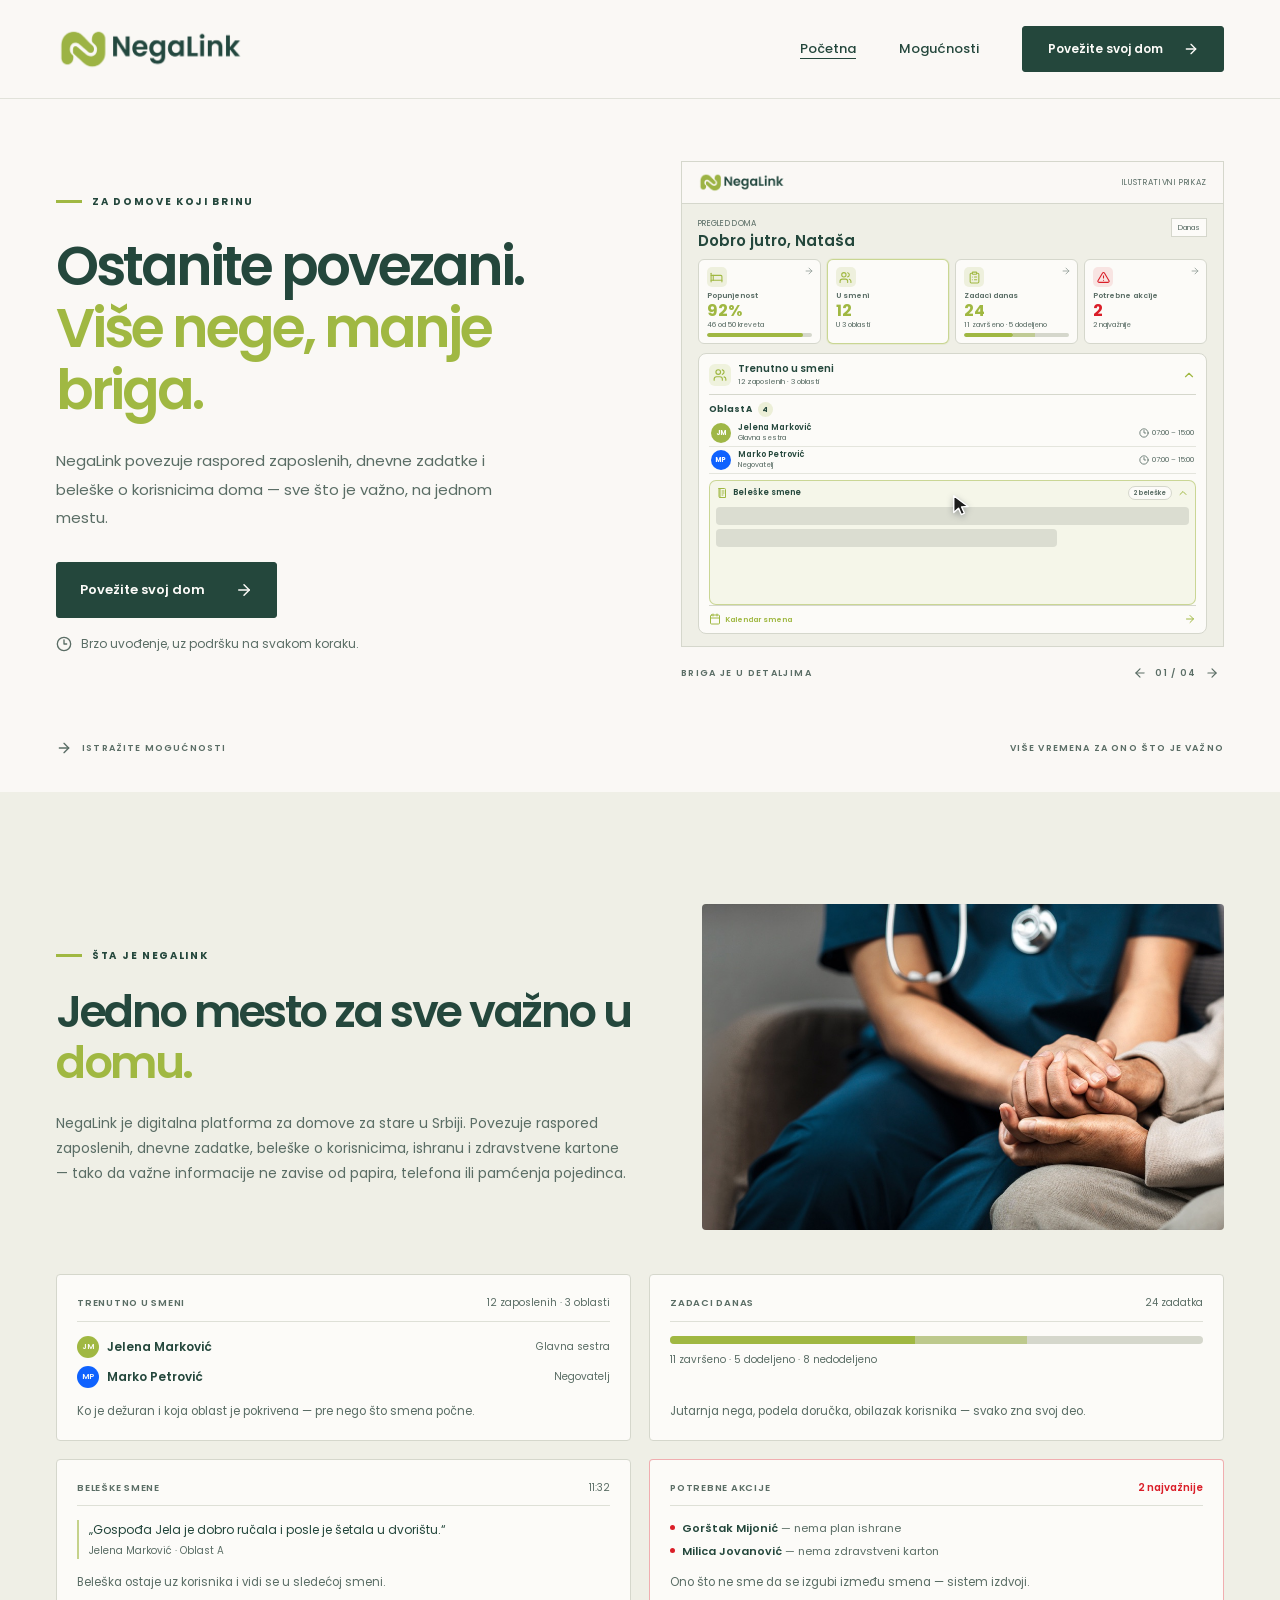
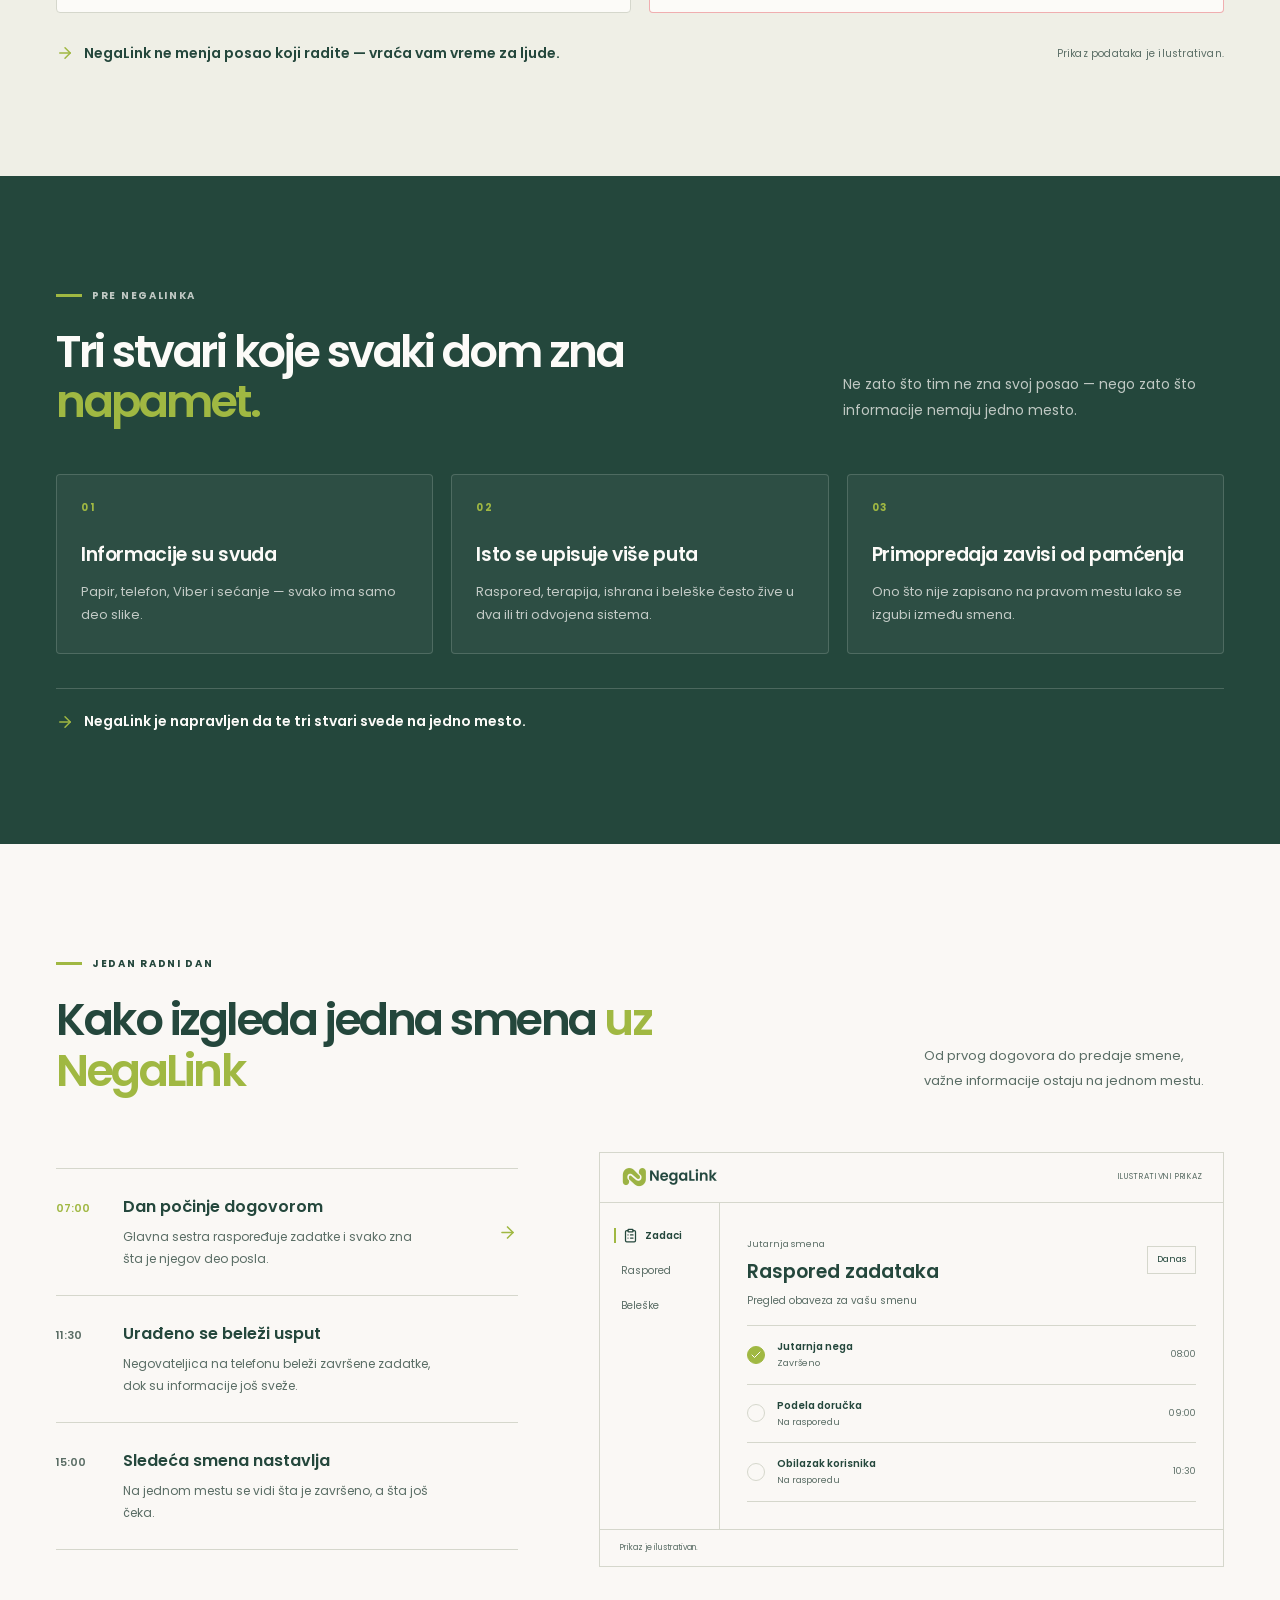
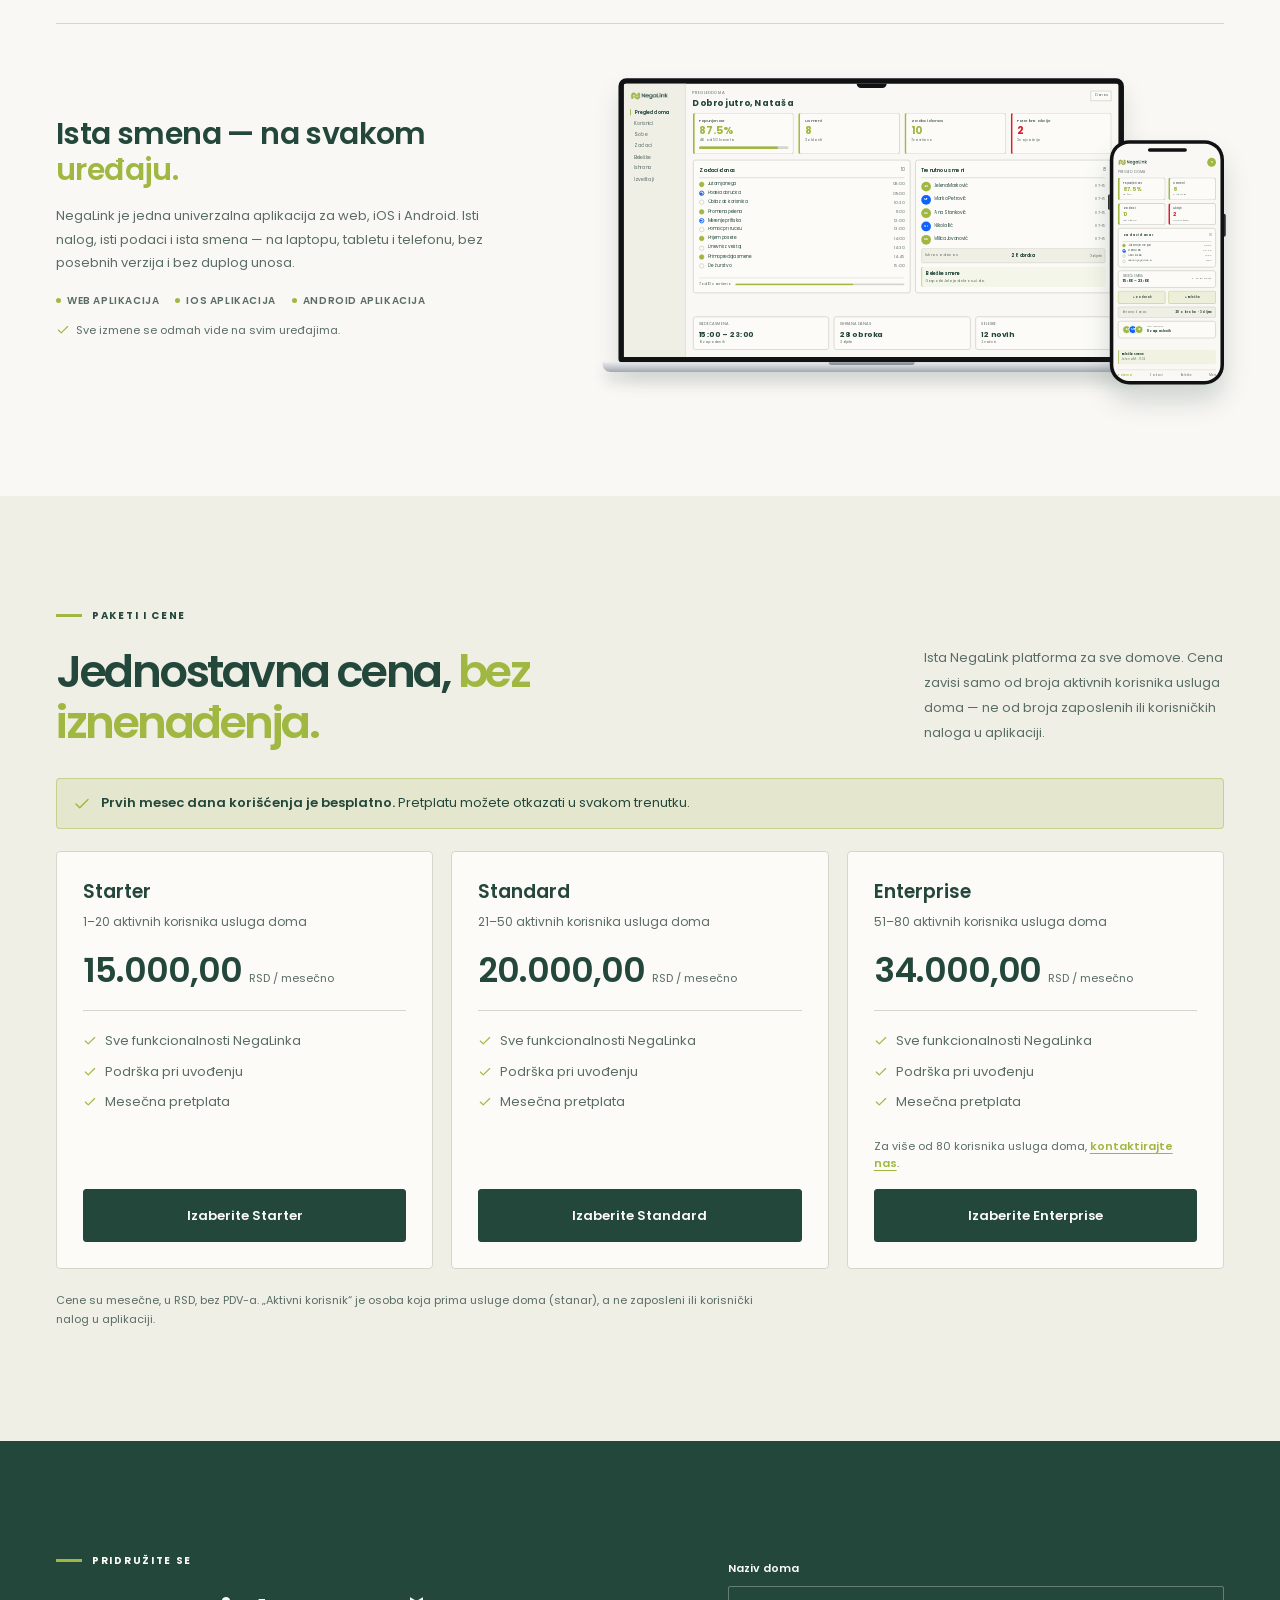
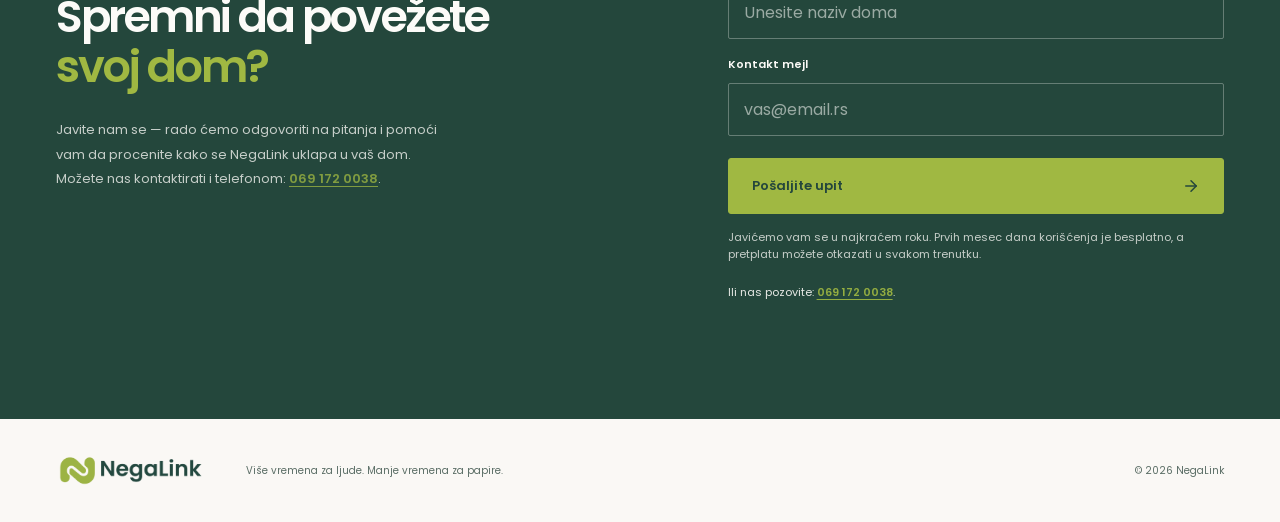
==== commit 4e94c691: "Scale device illustration across desktop breakpoints" ====
--- a/index.html
+++ b/index.html
@@ -41,7 +41,7 @@
       href="https://fonts.googleapis.com/css2?family=Poppins:wght@400;500;600;700&display=swap"
       rel="stylesheet"
     />
-    <link rel="stylesheet" href="css/styles.css?v=22" />
+    <link rel="stylesheet" href="css/styles.css?v=25" />
     <link rel="stylesheet" href="css/pricing.css?v=2" />
     <link rel="stylesheet" href="css/hero-demo.css?v=3" />
     <link rel="stylesheet" href="css/admin-demo.css?v=2" />
@@ -1811,7 +1811,8 @@
                   role="img"
                   aria-label="Ilustracija NegaLink admin dashboard-a na MacBook laptopu i iPhone-u"
                 >
-                  <div class="device-laptop" aria-hidden="true">
+                  <div class="device-illustration__stage" aria-hidden="true">
+                    <div class="device-laptop" aria-hidden="true">
                     <div class="device-laptop__screen">
                       <span class="device-laptop__notch"></span>
                       <div class="mini-dash">
@@ -2100,6 +2101,7 @@
                         <span>Meni</span>
                       </div>
                     </div>
+                  </div>
                   </div>
                 </div>
               </figure>
@@ -2389,6 +2391,6 @@
       </footer>
     </div>
 
-    <script src="js/main.js?v=20"></script>
+    <script src="js/main.js?v=21"></script>
   </body>
 </html>
--- a/css/styles.css
+++ b/css/styles.css
@@ -737,11 +737,21 @@
   aspect-ratio: 2 / 1;
 }
 
+.device-illustration__stage {
+  position: absolute;
+  top: 0;
+  left: 0;
+  width: 706px;
+  height: 353px;
+  transform: scale(var(--device-scale, 1));
+  transform-origin: top left;
+}
+
 .device-laptop {
   position: absolute;
   top: 2%;
-  left: 0;
-  width: 84%;
+  left: 3%;
+  width: 81%;
   z-index: 1;
 }
 
@@ -770,9 +780,9 @@
 
 .device-laptop__base {
   position: relative;
-  width: 110%;
+  width: 106%;
   height: 11px;
-  margin-left: -5%;
+  margin-left: -3%;
   background: linear-gradient(180deg, #e7e9ec 0%, #c7cad0 50%, #a3a7ae 100%);
   border-radius: 0 0 9px 9px;
   box-shadow: 0 10px 16px hsl(var(--nl-primary) / 0.14);
@@ -1457,9 +1467,33 @@
   font-weight: 600;
 }
 
+@media (max-width: 1100px) {
+  .apps-showcase {
+    grid-template-columns: 1fr;
+    gap: 30px;
+  }
+
+  .apps-showcase__copy {
+    max-width: 680px;
+    margin-inline: auto;
+  }
+
+  .device-illustration {
+    max-width: 760px;
+    margin-inline: auto;
+  }
+}
+
 @media (max-width: 800px) {
   .device-illustration {
     aspect-ratio: 1.5 / 1;
+  }
+
+  .device-illustration__stage {
+    inset: 0;
+    width: 100%;
+    height: 100%;
+    transform: none;
   }
 
   .device-laptop {
@@ -1661,6 +1695,16 @@
     margin-top: 2px;
     padding-top: 2px;
     font-size: 2px;
+  }
+}
+
+@media (max-width: 340px) {
+  .mini-panel .mini-task:nth-child(5) {
+    display: none;
+  }
+
+  .mini-panel-foot {
+    display: none;
   }
 }
 
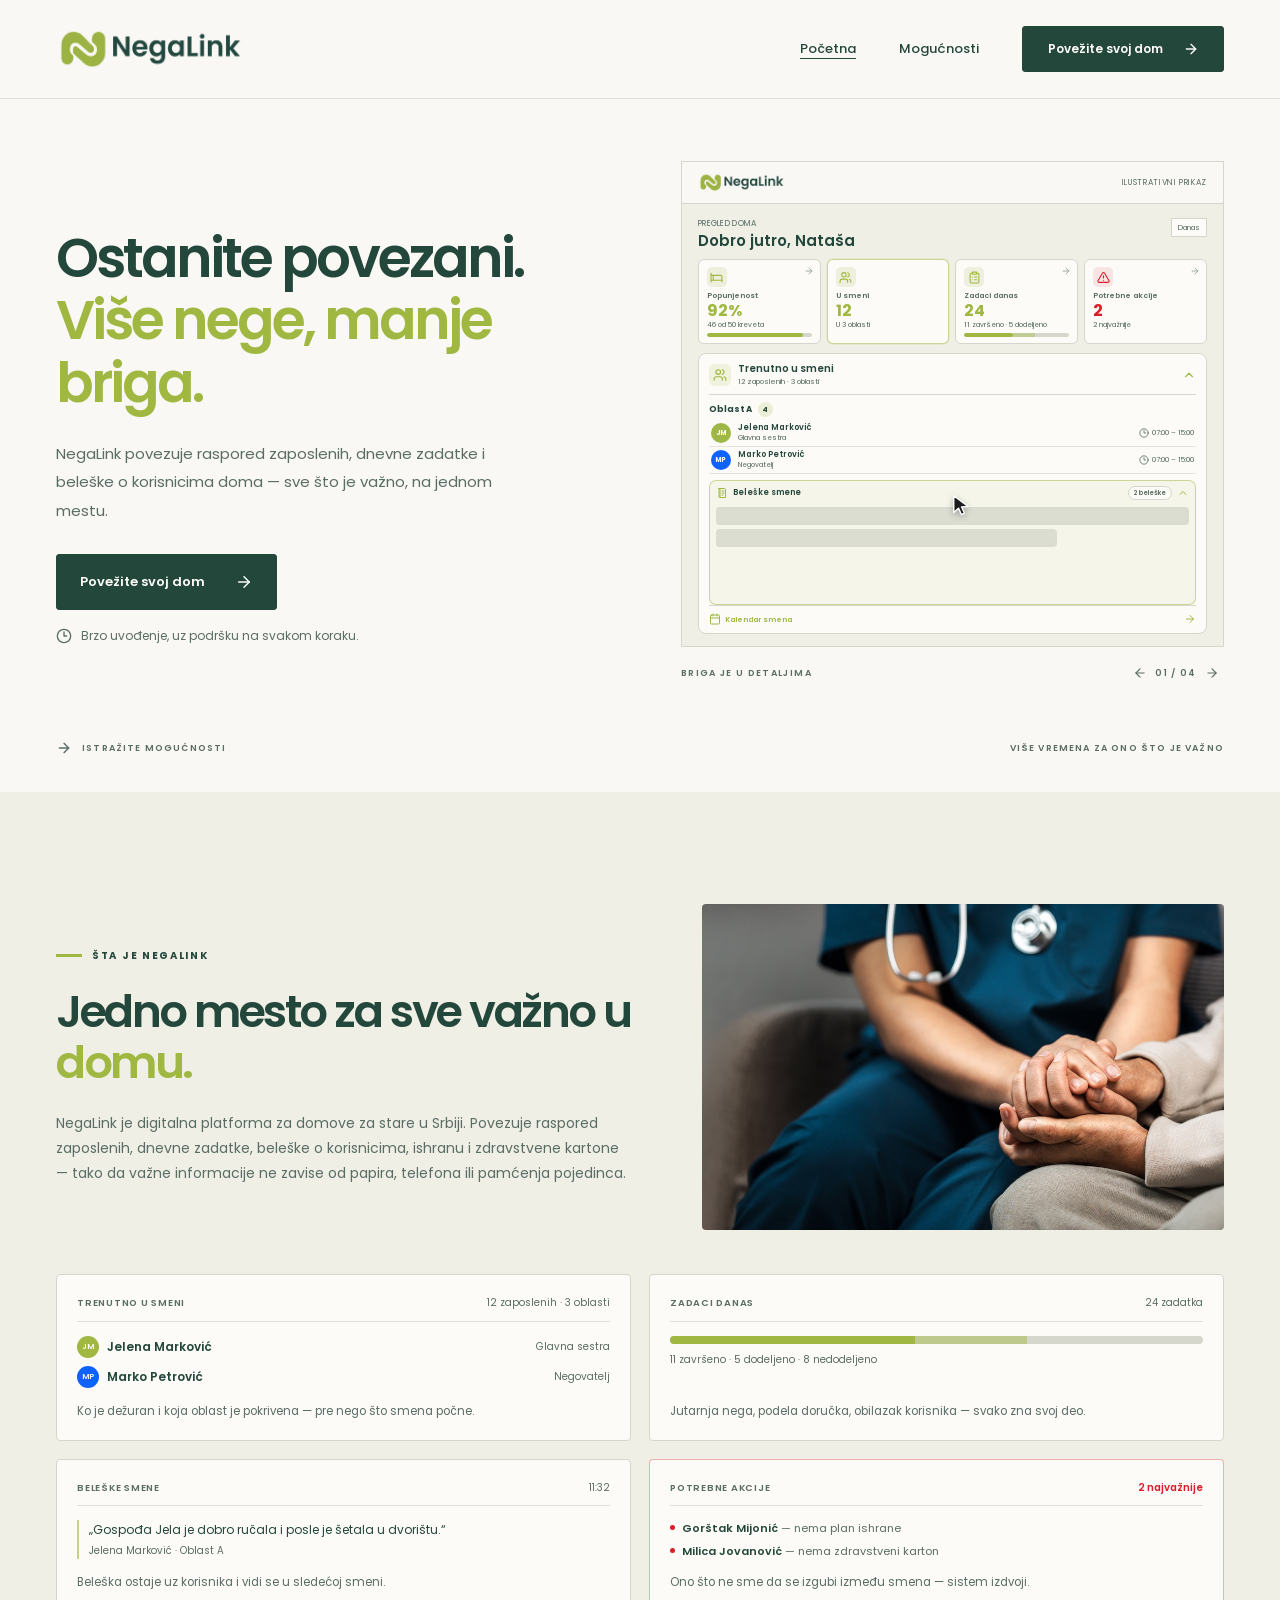
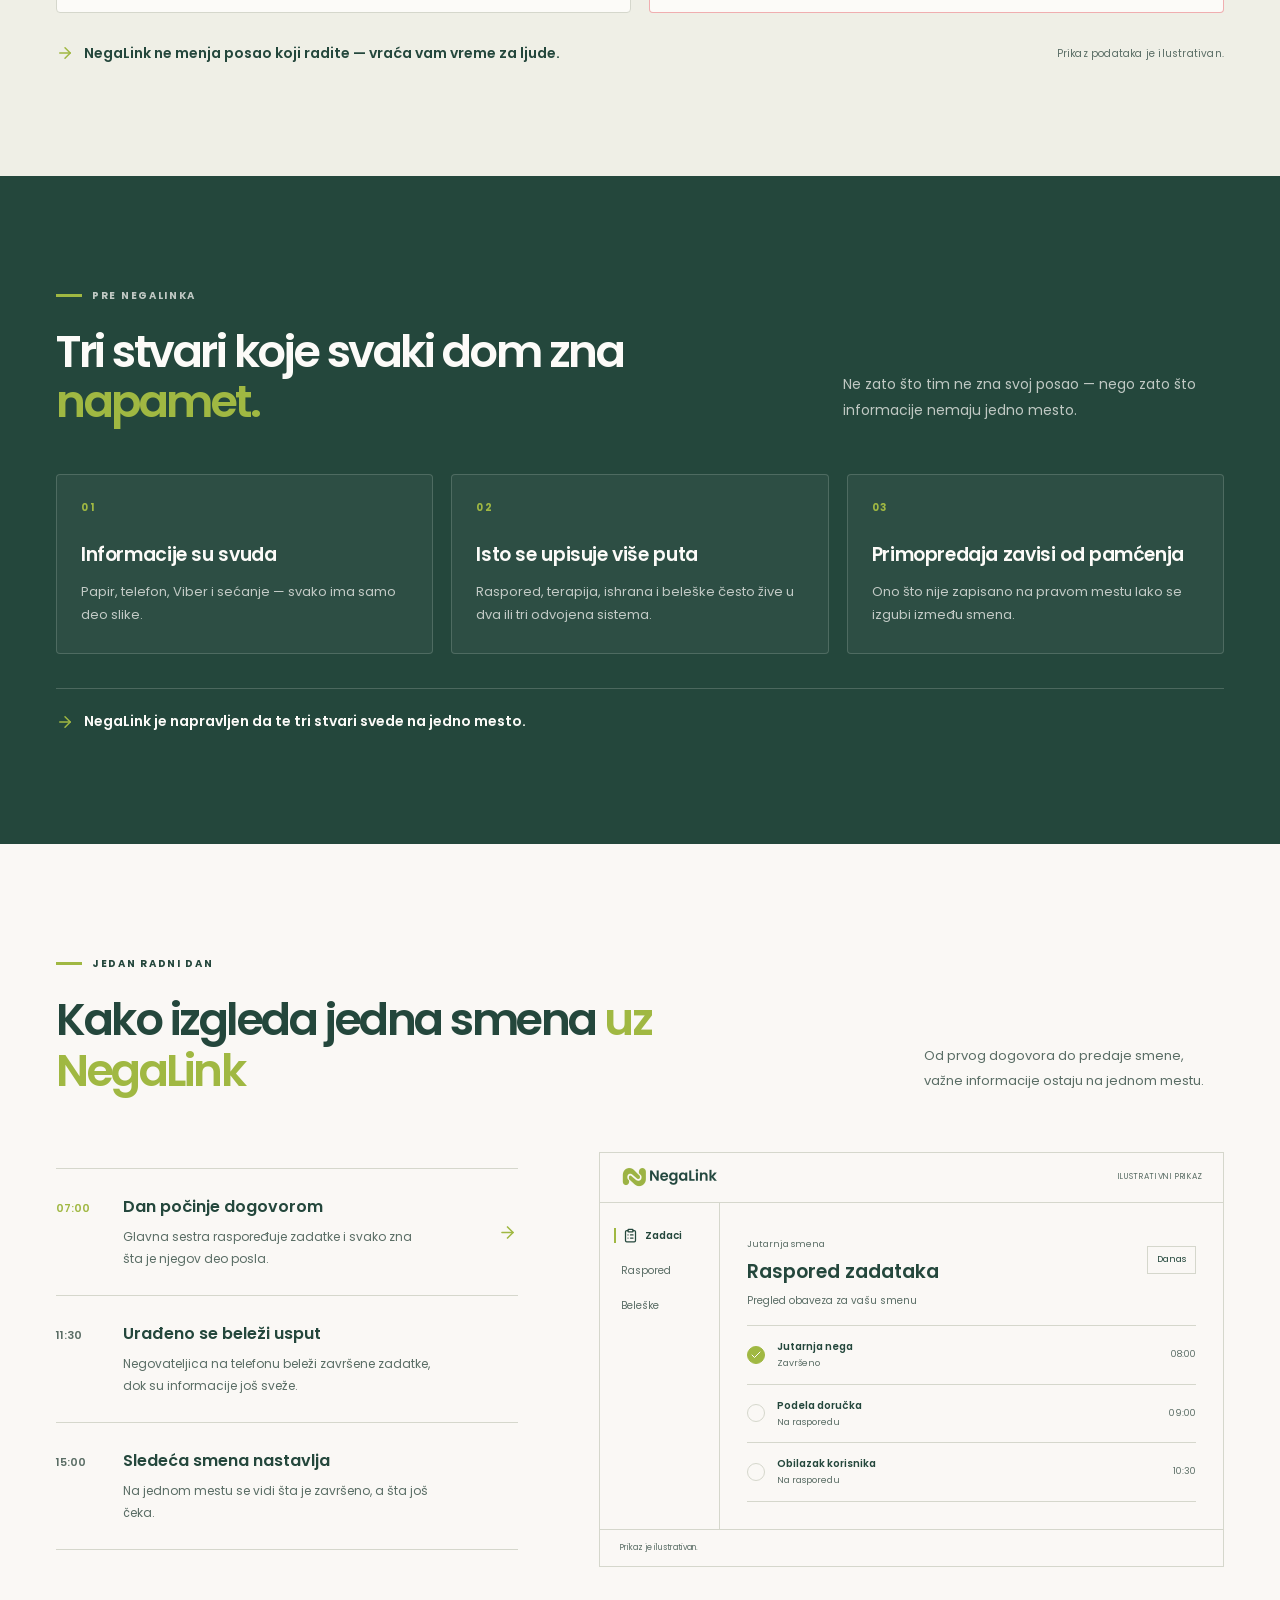
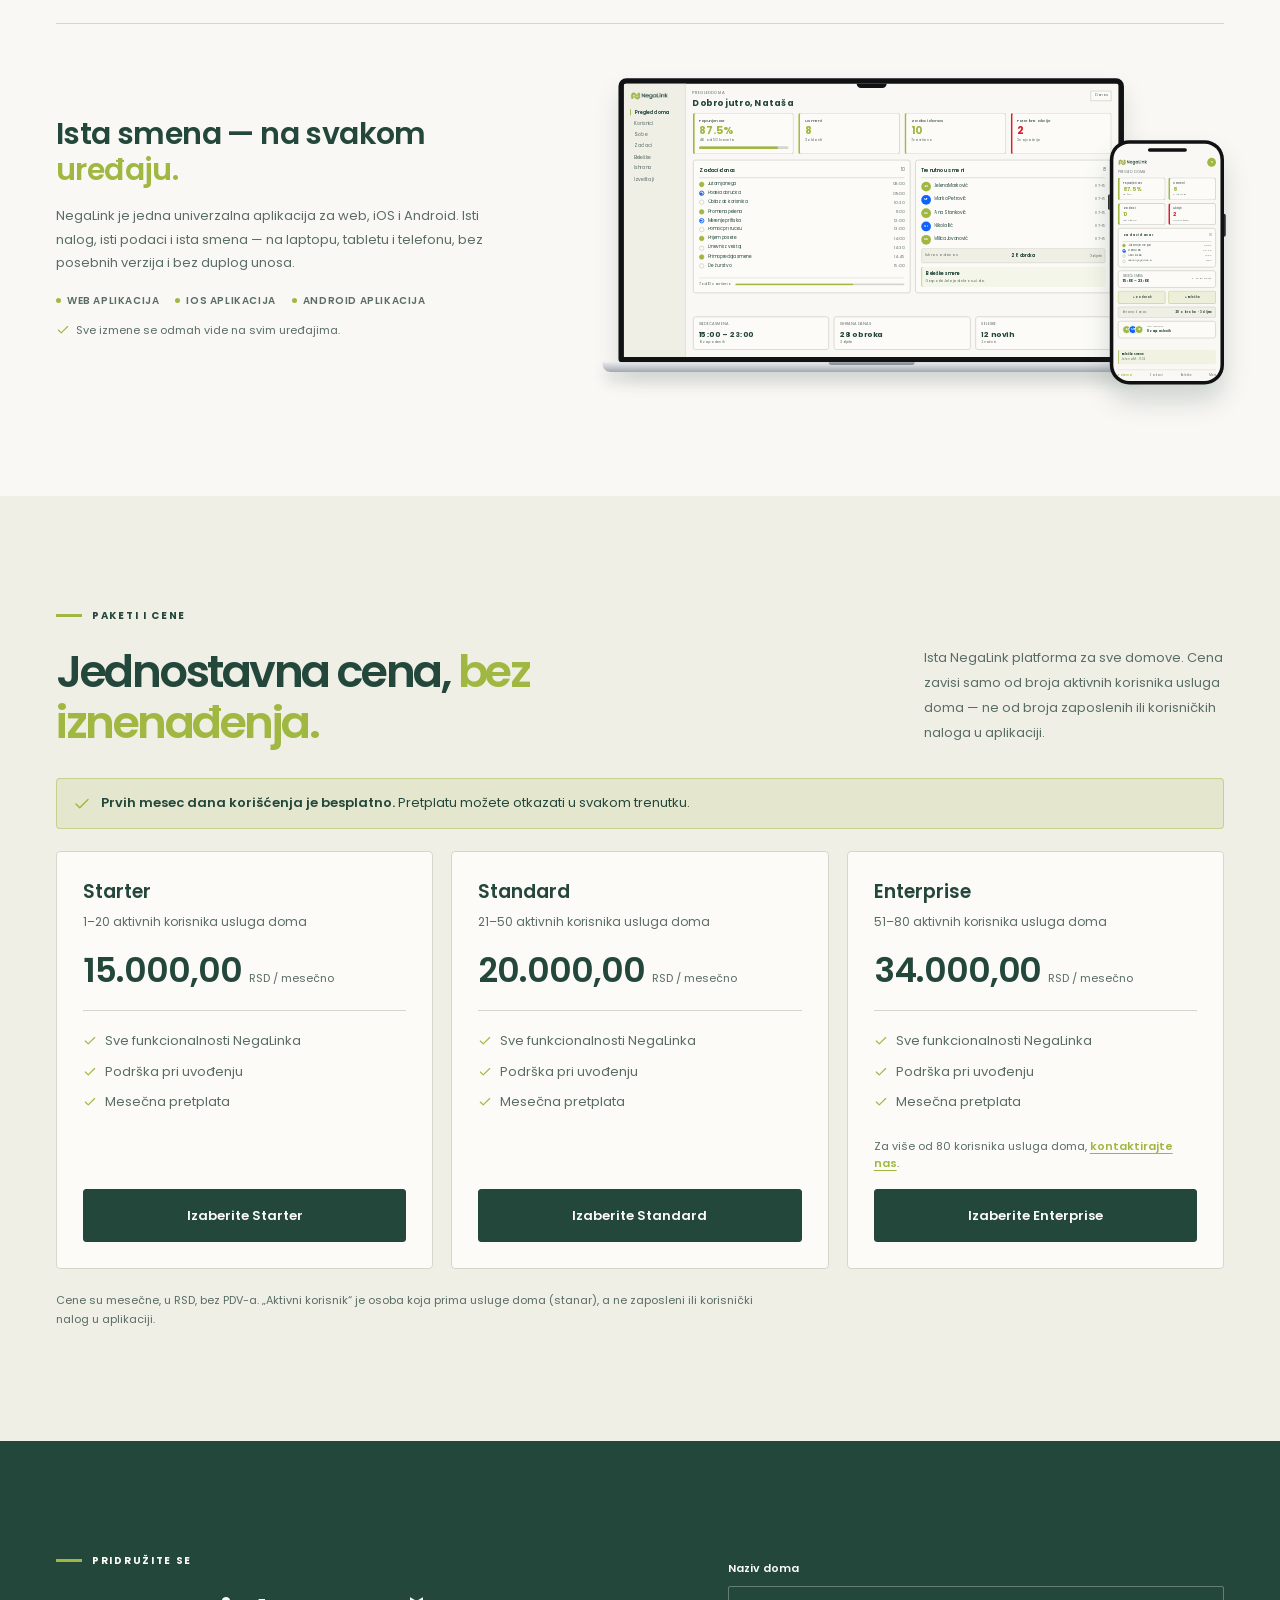
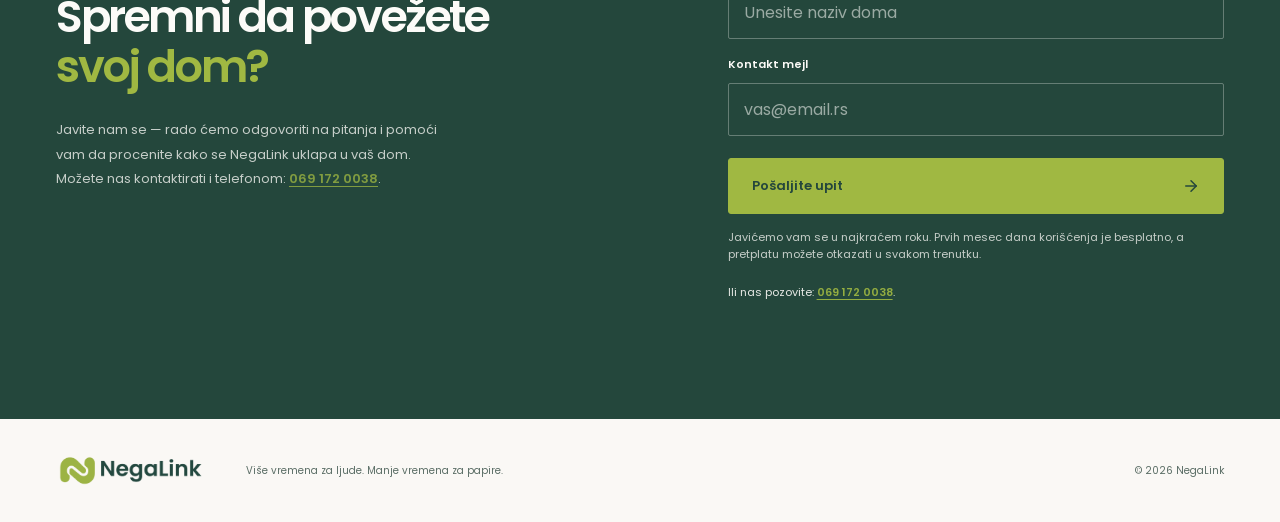
==== commit d744099a: "Remove hero eyebrow copy from homepage" ====
--- a/index.html
+++ b/index.html
@@ -180,11 +180,6 @@
       <main id="main" tabindex="-1">
         <section class="hero container" aria-labelledby="hero-title">
           <div class="hero-copy">
-            <p class="eyebrow">
-              <span aria-hidden="true"></span>
-              Za domove koji brinu
-            </p>
-
             <h1 id="hero-title">
               Ostanite povezani. <em>Više nege, manje briga.</em>
             </h1>
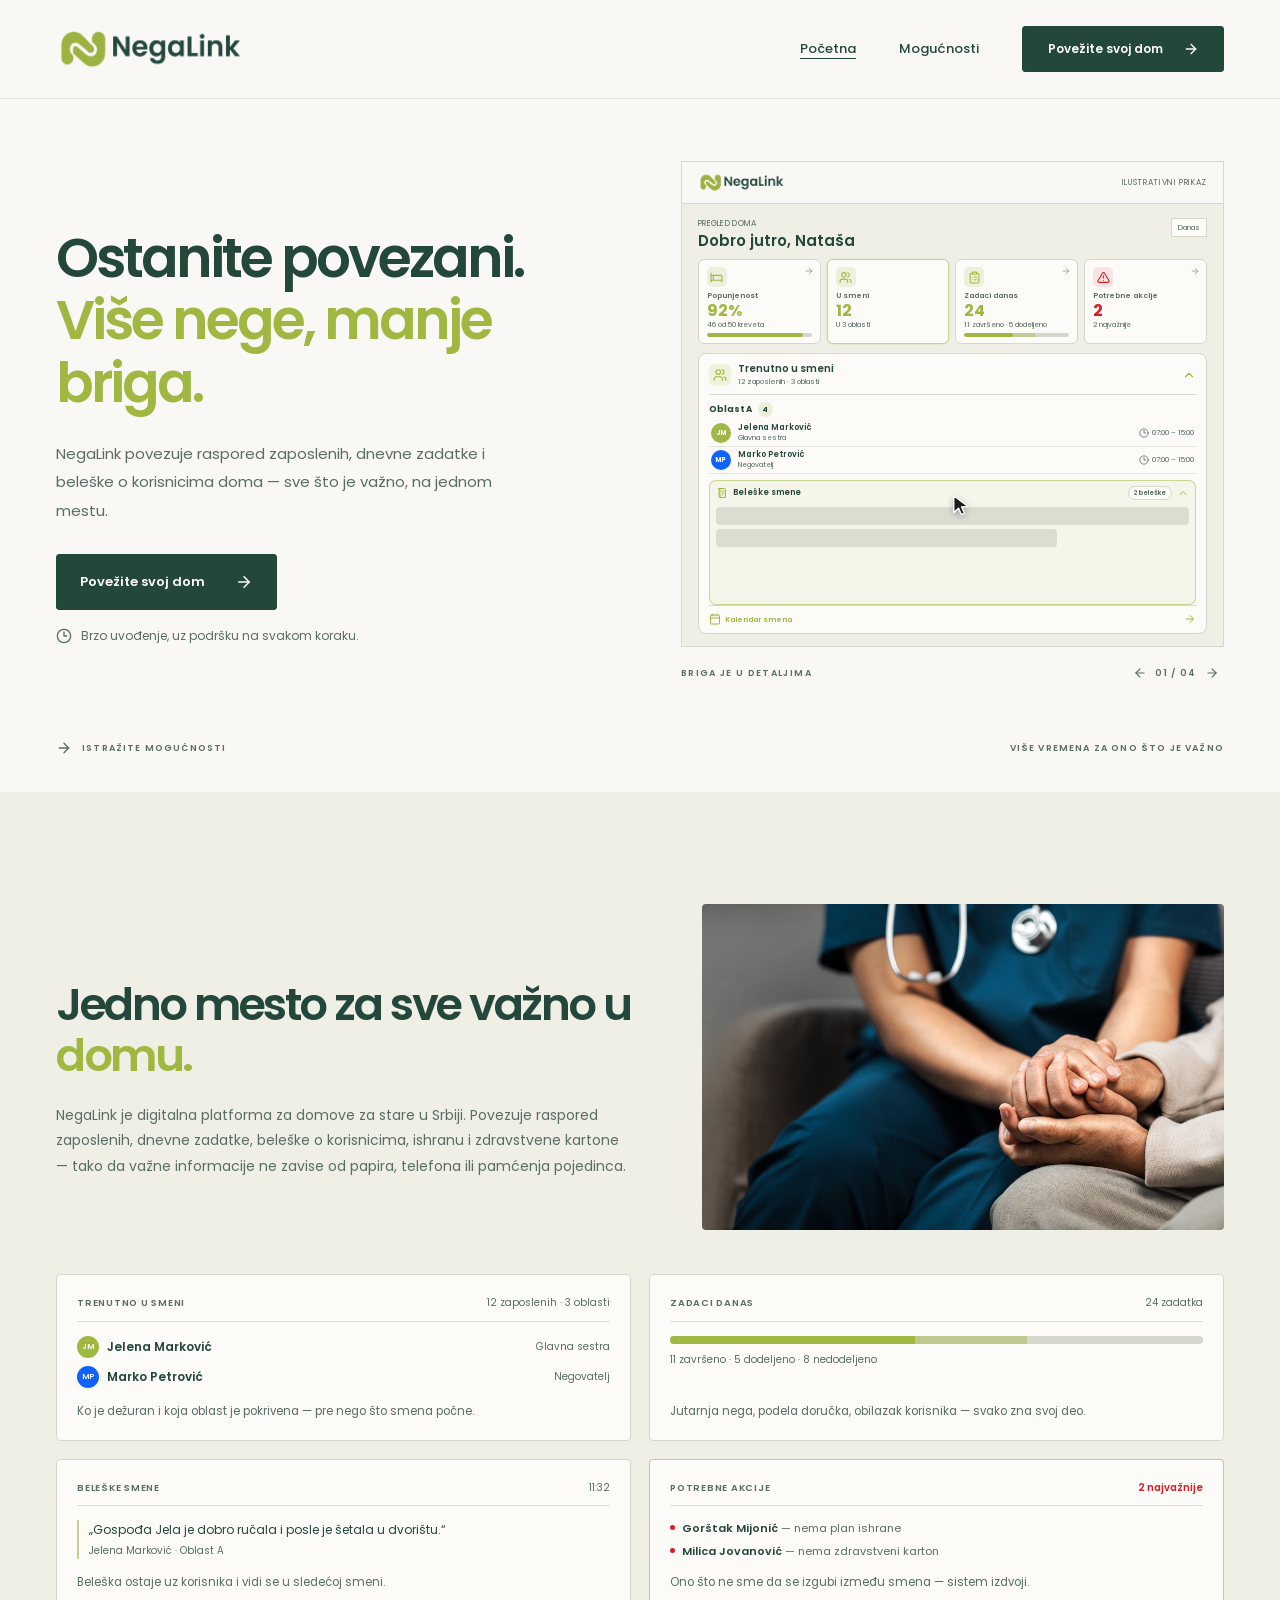
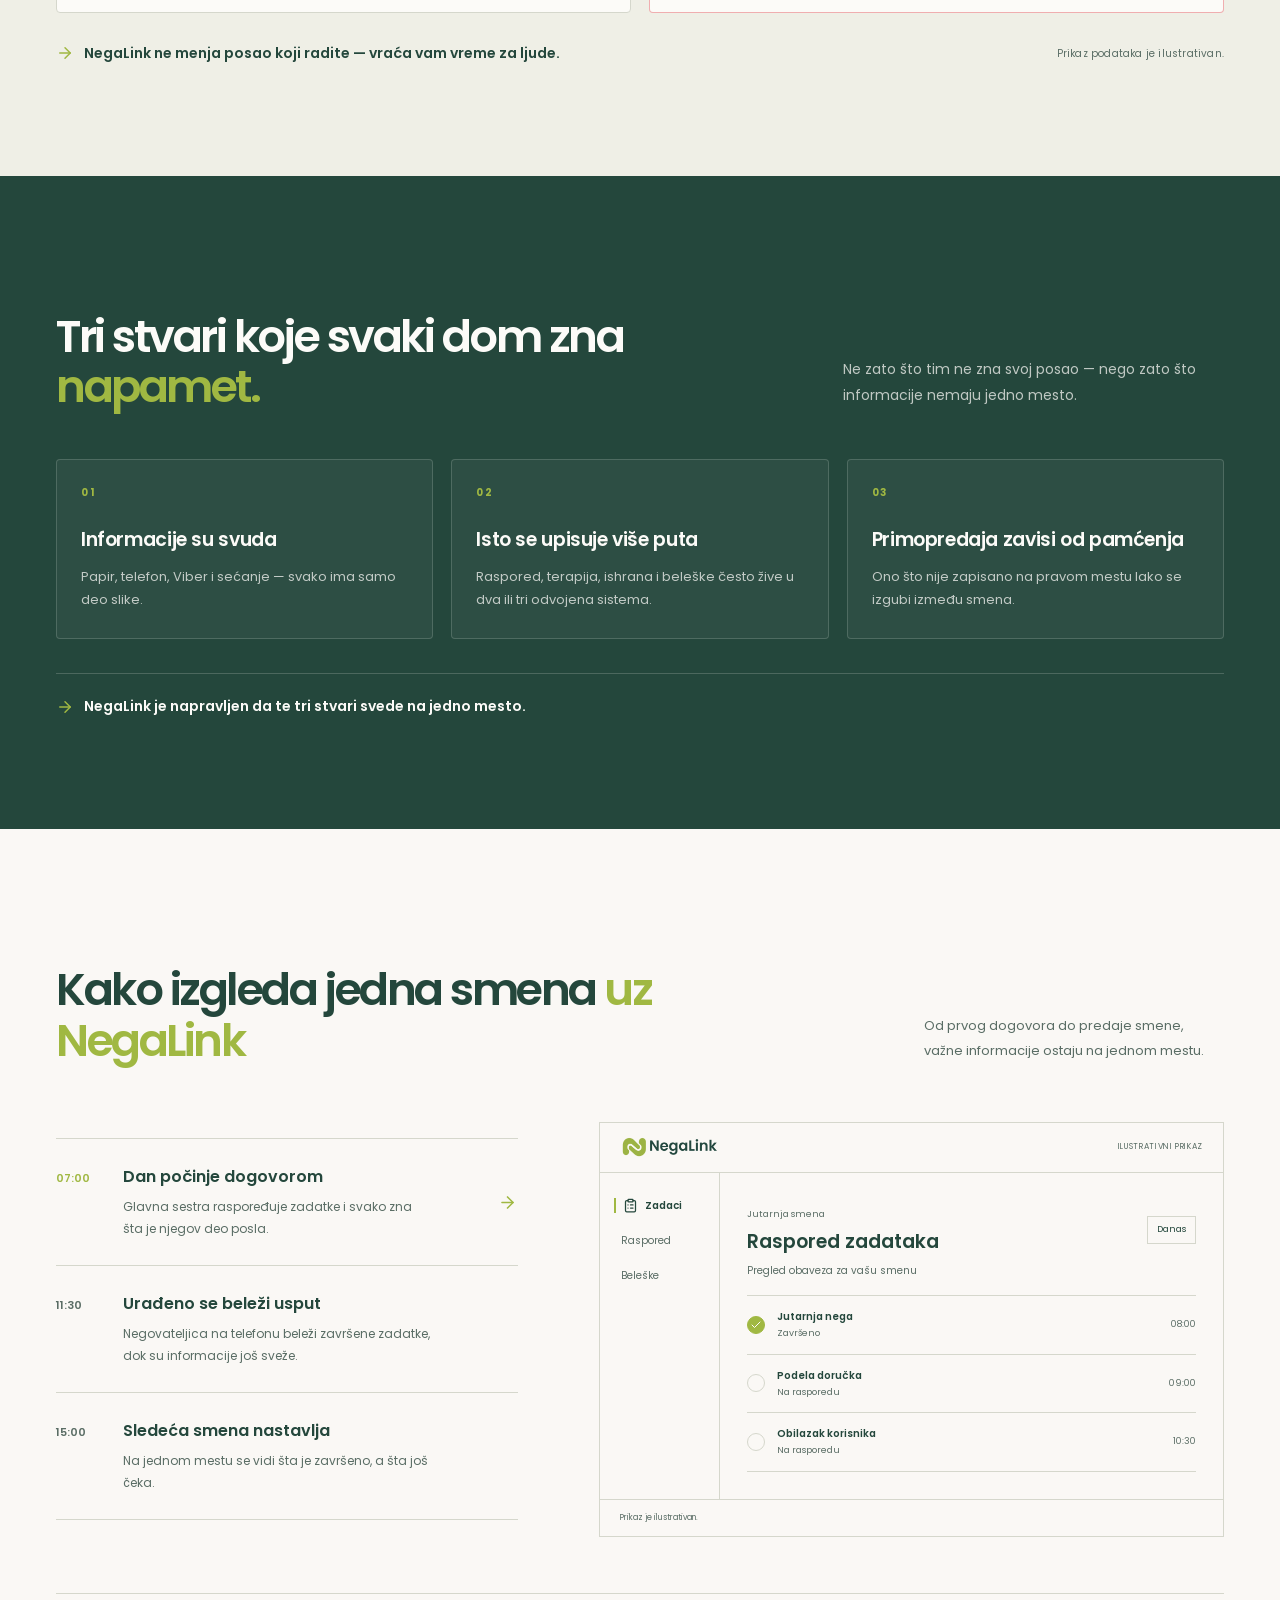
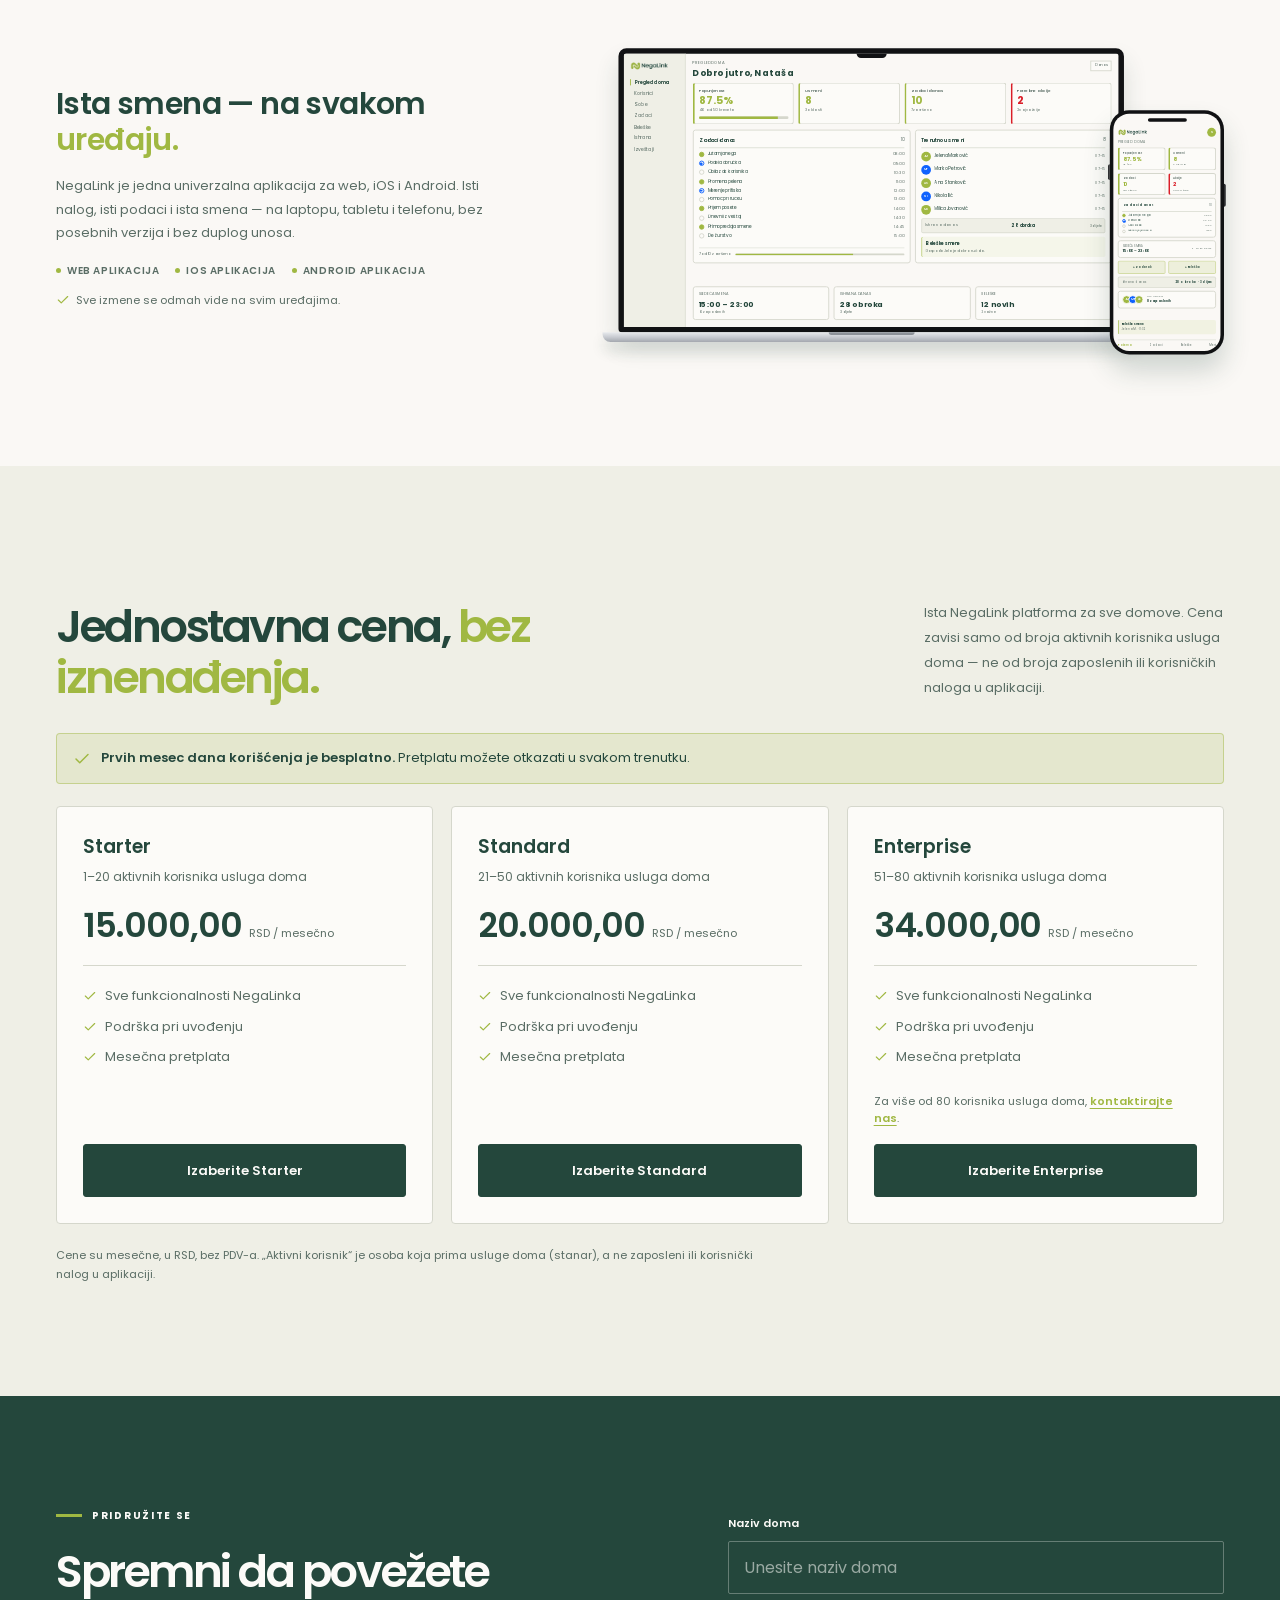
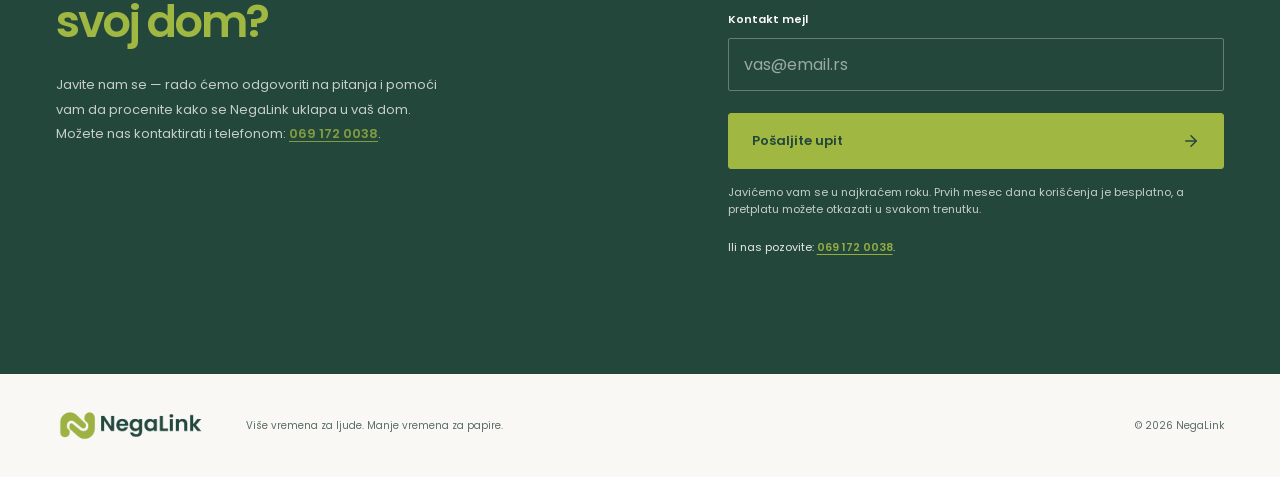
==== commit a2ce9f4f: "Remove section eyebrow labels from homepage" ====
--- a/index.html
+++ b/index.html
@@ -1060,10 +1060,6 @@
           <div class="container">
             <div class="about__head">
               <div class="about__intro">
-                <p class="eyebrow">
-                  <span aria-hidden="true"></span>
-                  Šta je NegaLink
-                </p>
                 <h2 class="section-title" id="about-title">
                   Jedno mesto za sve važno u <em>domu.</em>
                 </h2>
@@ -1184,10 +1180,6 @@
           <div class="container">
             <div class="friction__head">
               <div>
-                <p class="eyebrow">
-                  <span aria-hidden="true"></span>
-                  Pre NegaLinka
-                </p>
                 <h2 class="section-title" id="friction-title">
                   Tri stvari koje svaki dom zna <em>napamet.</em>
                 </h2>
@@ -1245,10 +1237,6 @@
           <div class="container">
             <div class="section-intro">
               <div>
-                <p class="eyebrow">
-                  <span aria-hidden="true"></span>
-                  Jedan radni dan
-                </p>
                 <h2 class="section-title" id="shift-title">
                   Kako izgleda jedna smena <em>uz NegaLink</em>
                 </h2>
@@ -2108,10 +2096,6 @@
           <div class="container">
             <div class="section-intro">
               <div>
-                <p class="eyebrow">
-                  <span aria-hidden="true"></span>
-                  Paketi i cene
-                </p>
                 <h2 class="section-title" id="pricing-title">
                   Jednostavna cena, <em>bez iznenađenja.</em>
                 </h2>
